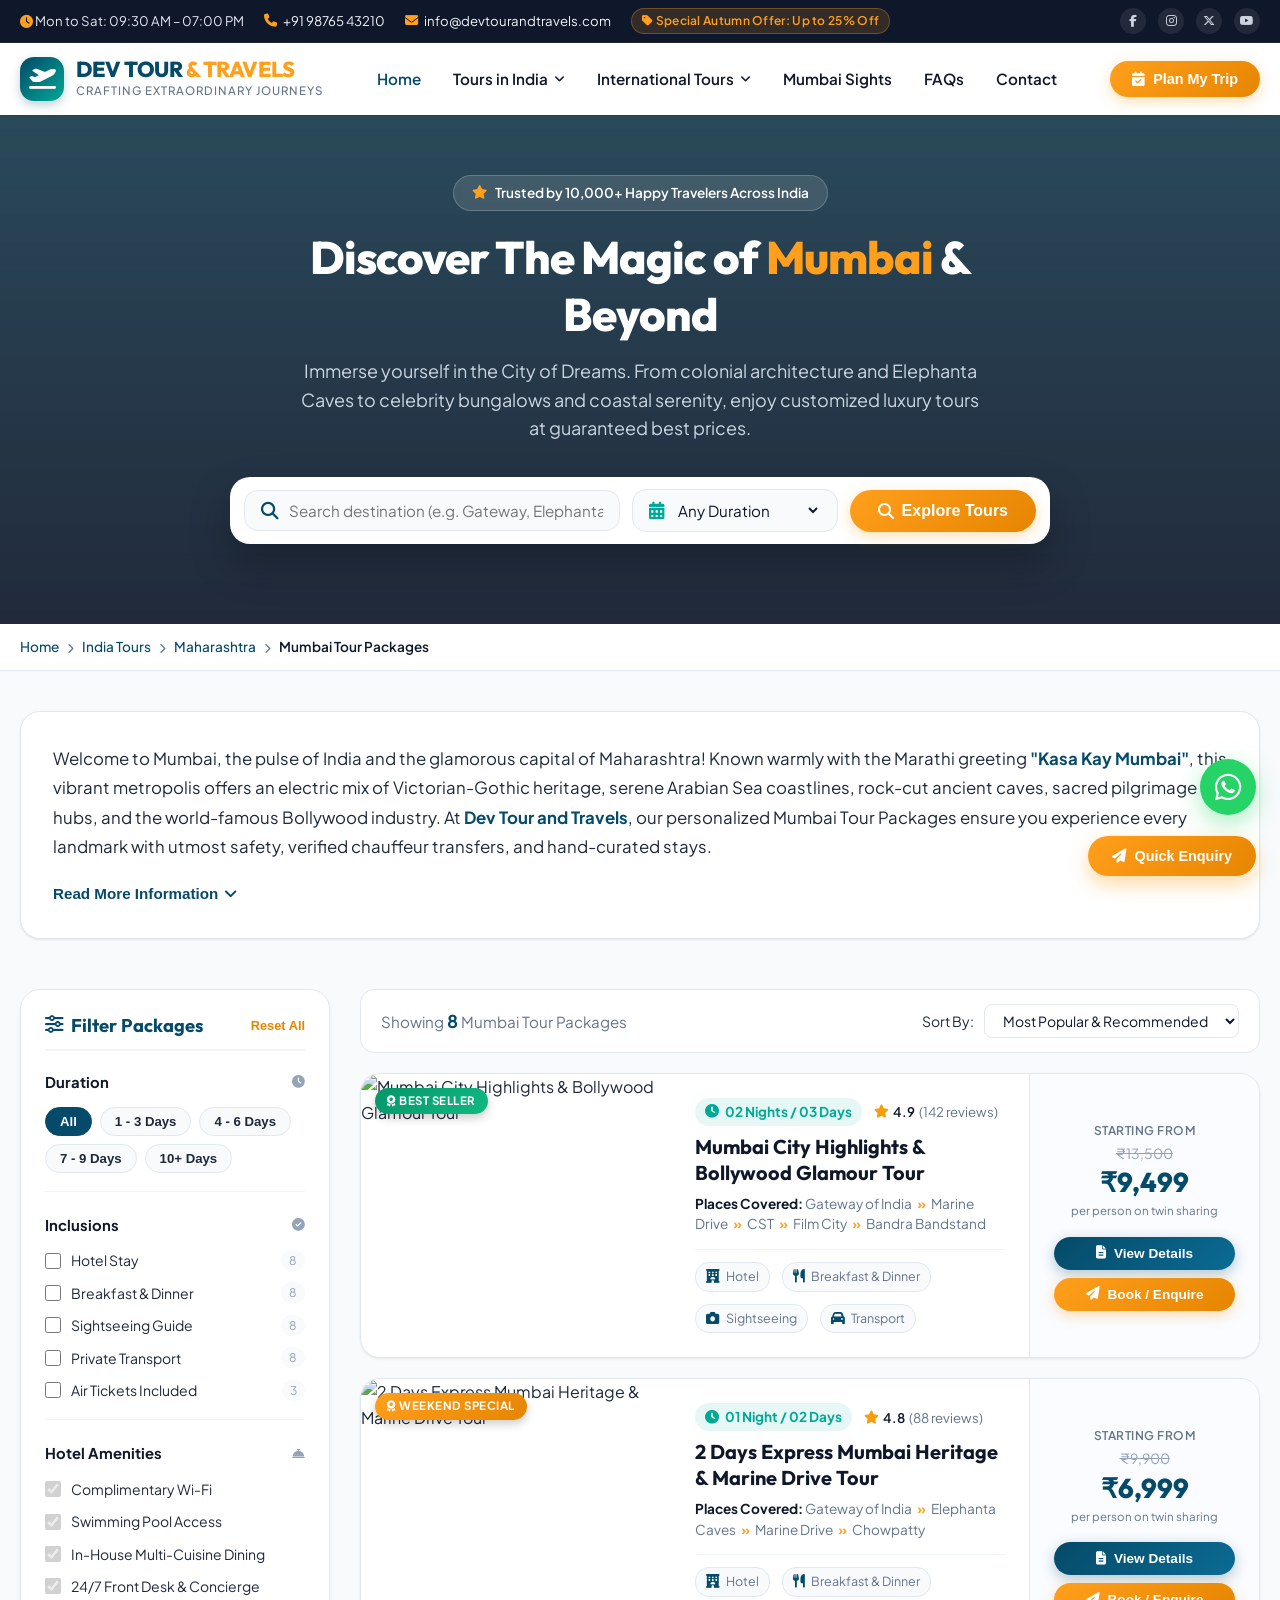
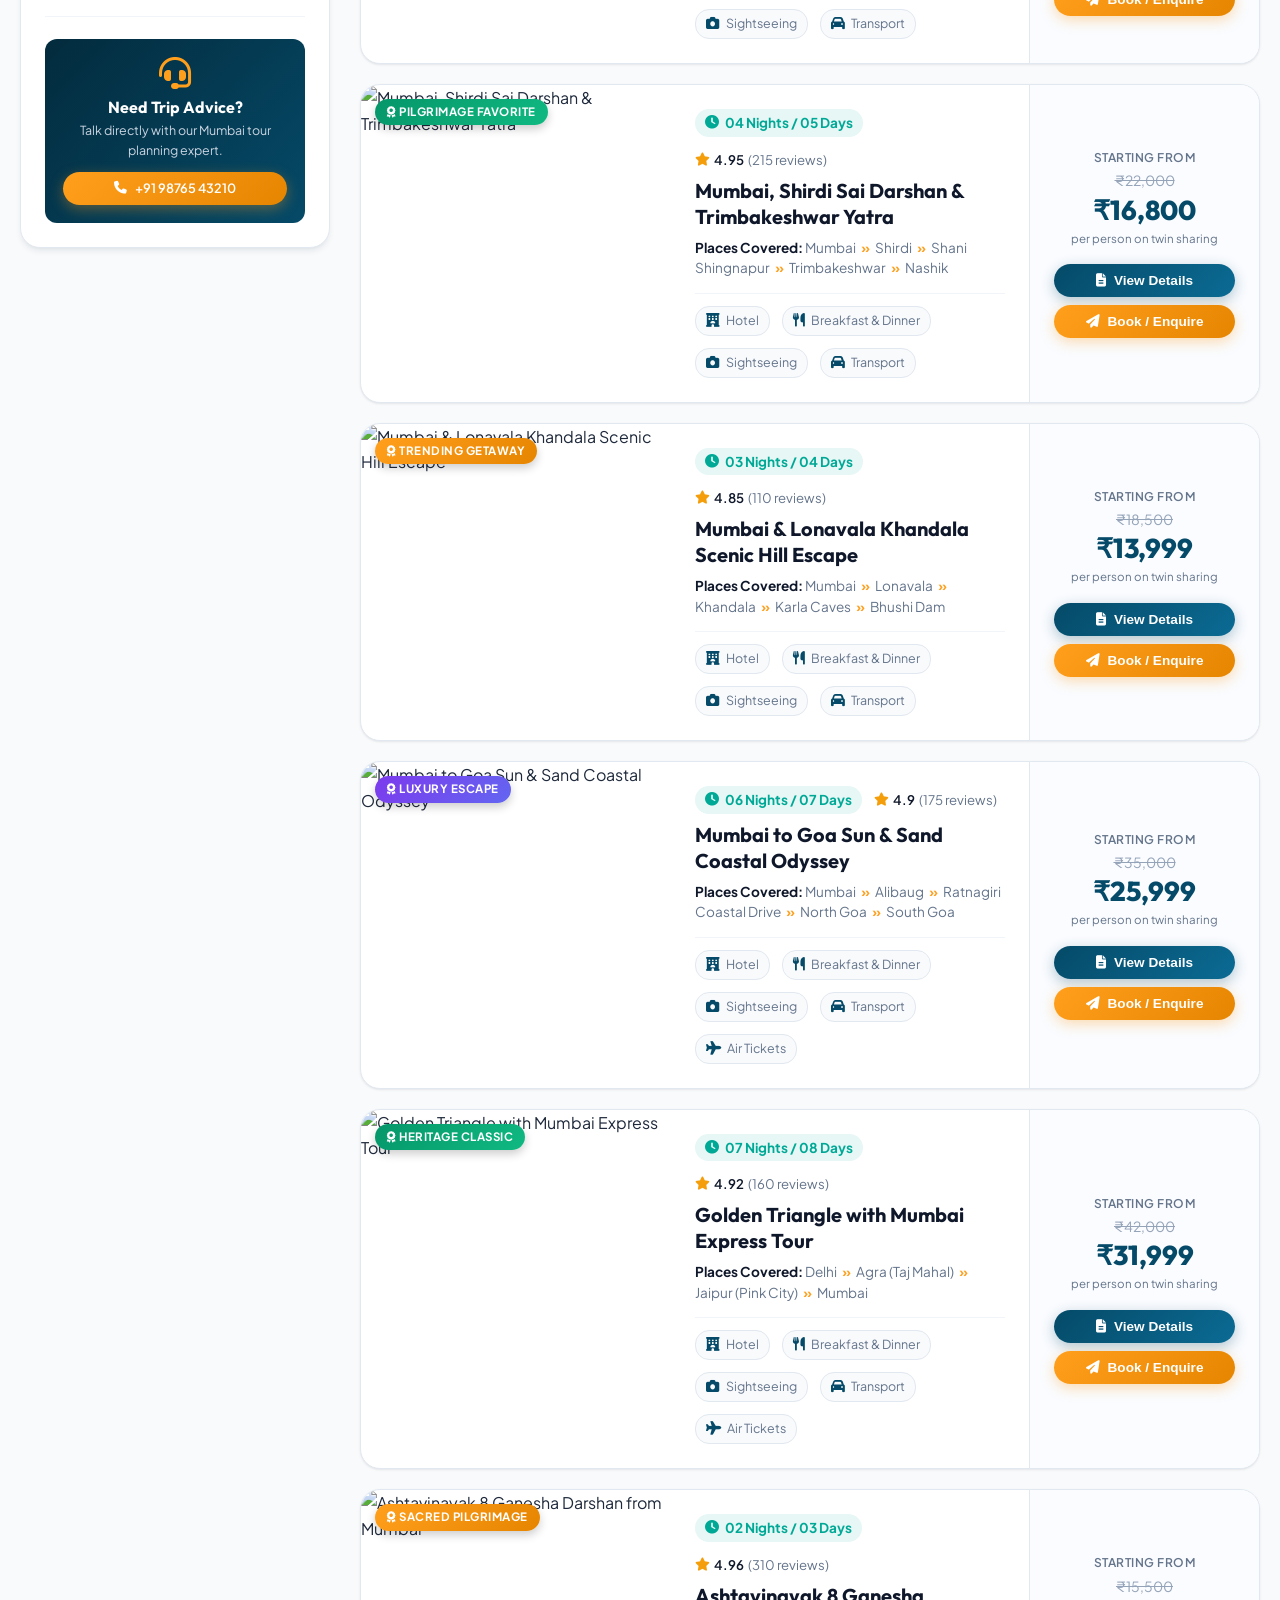
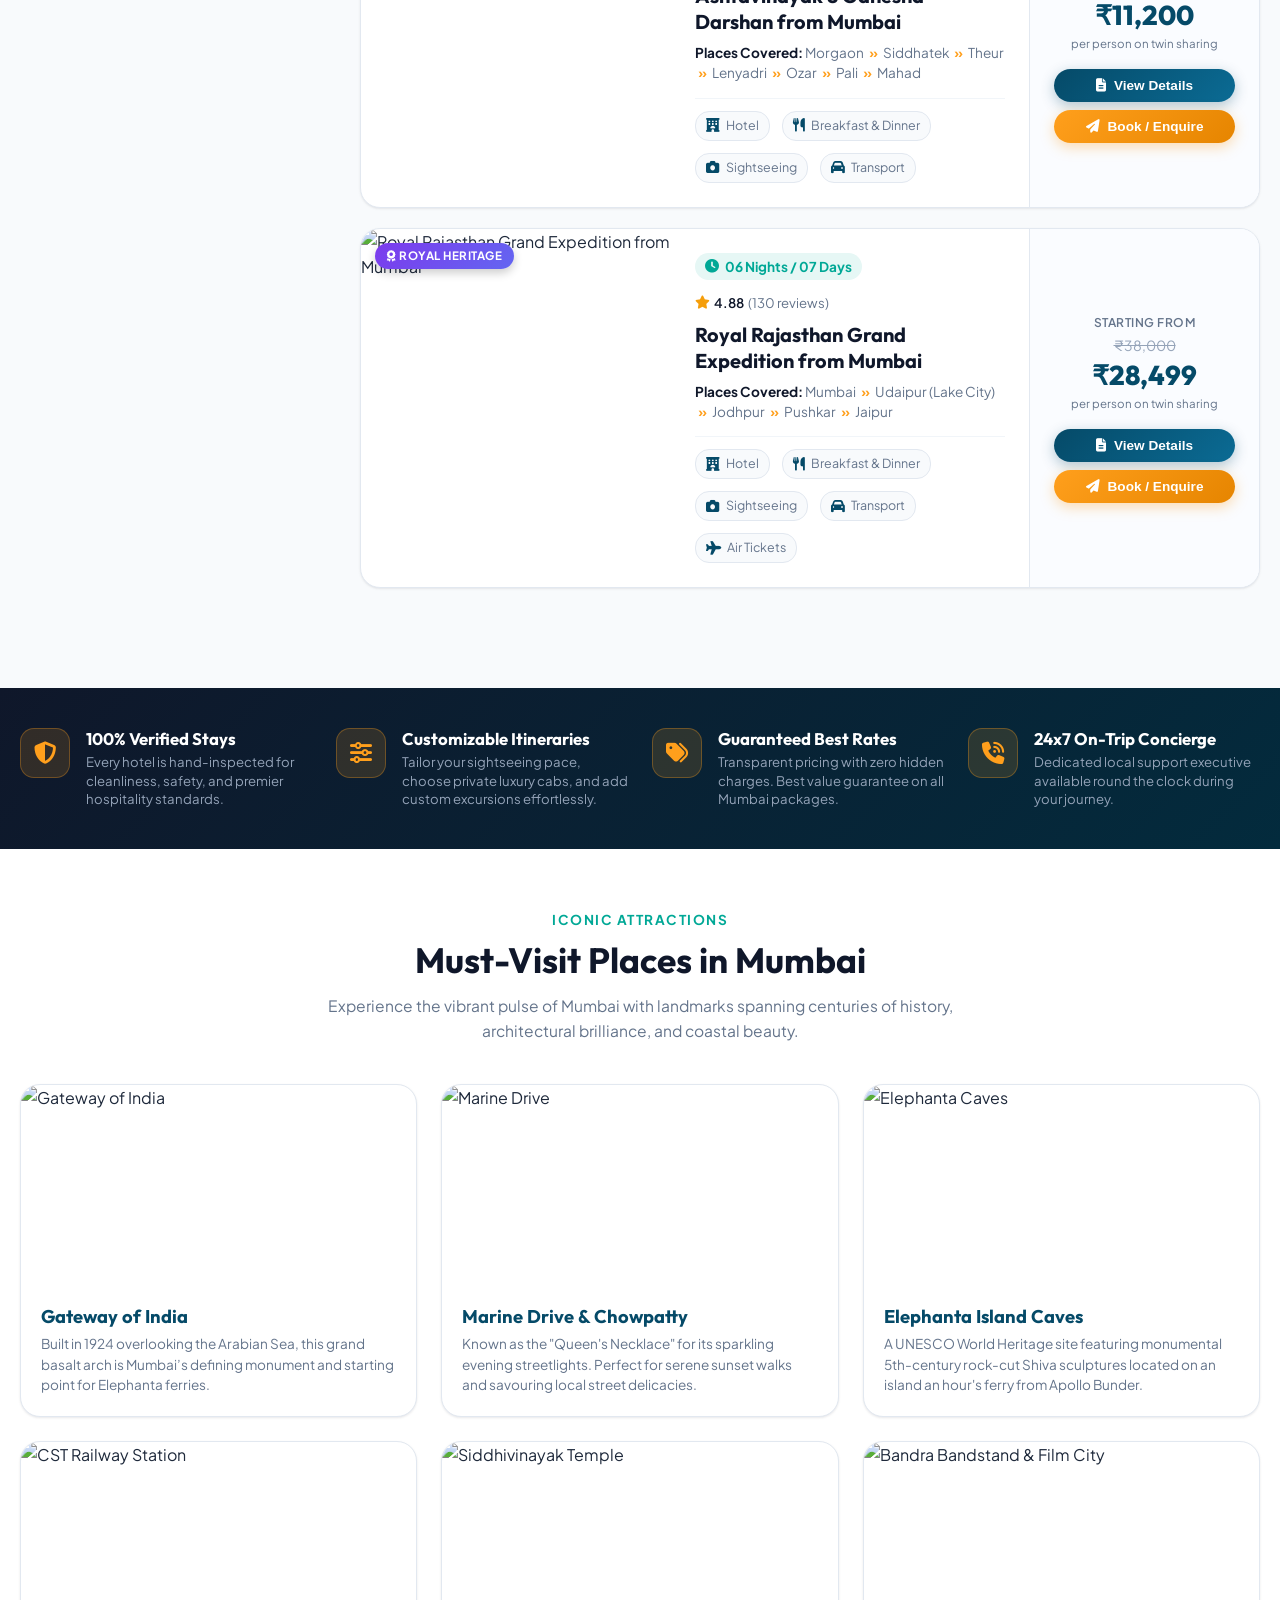
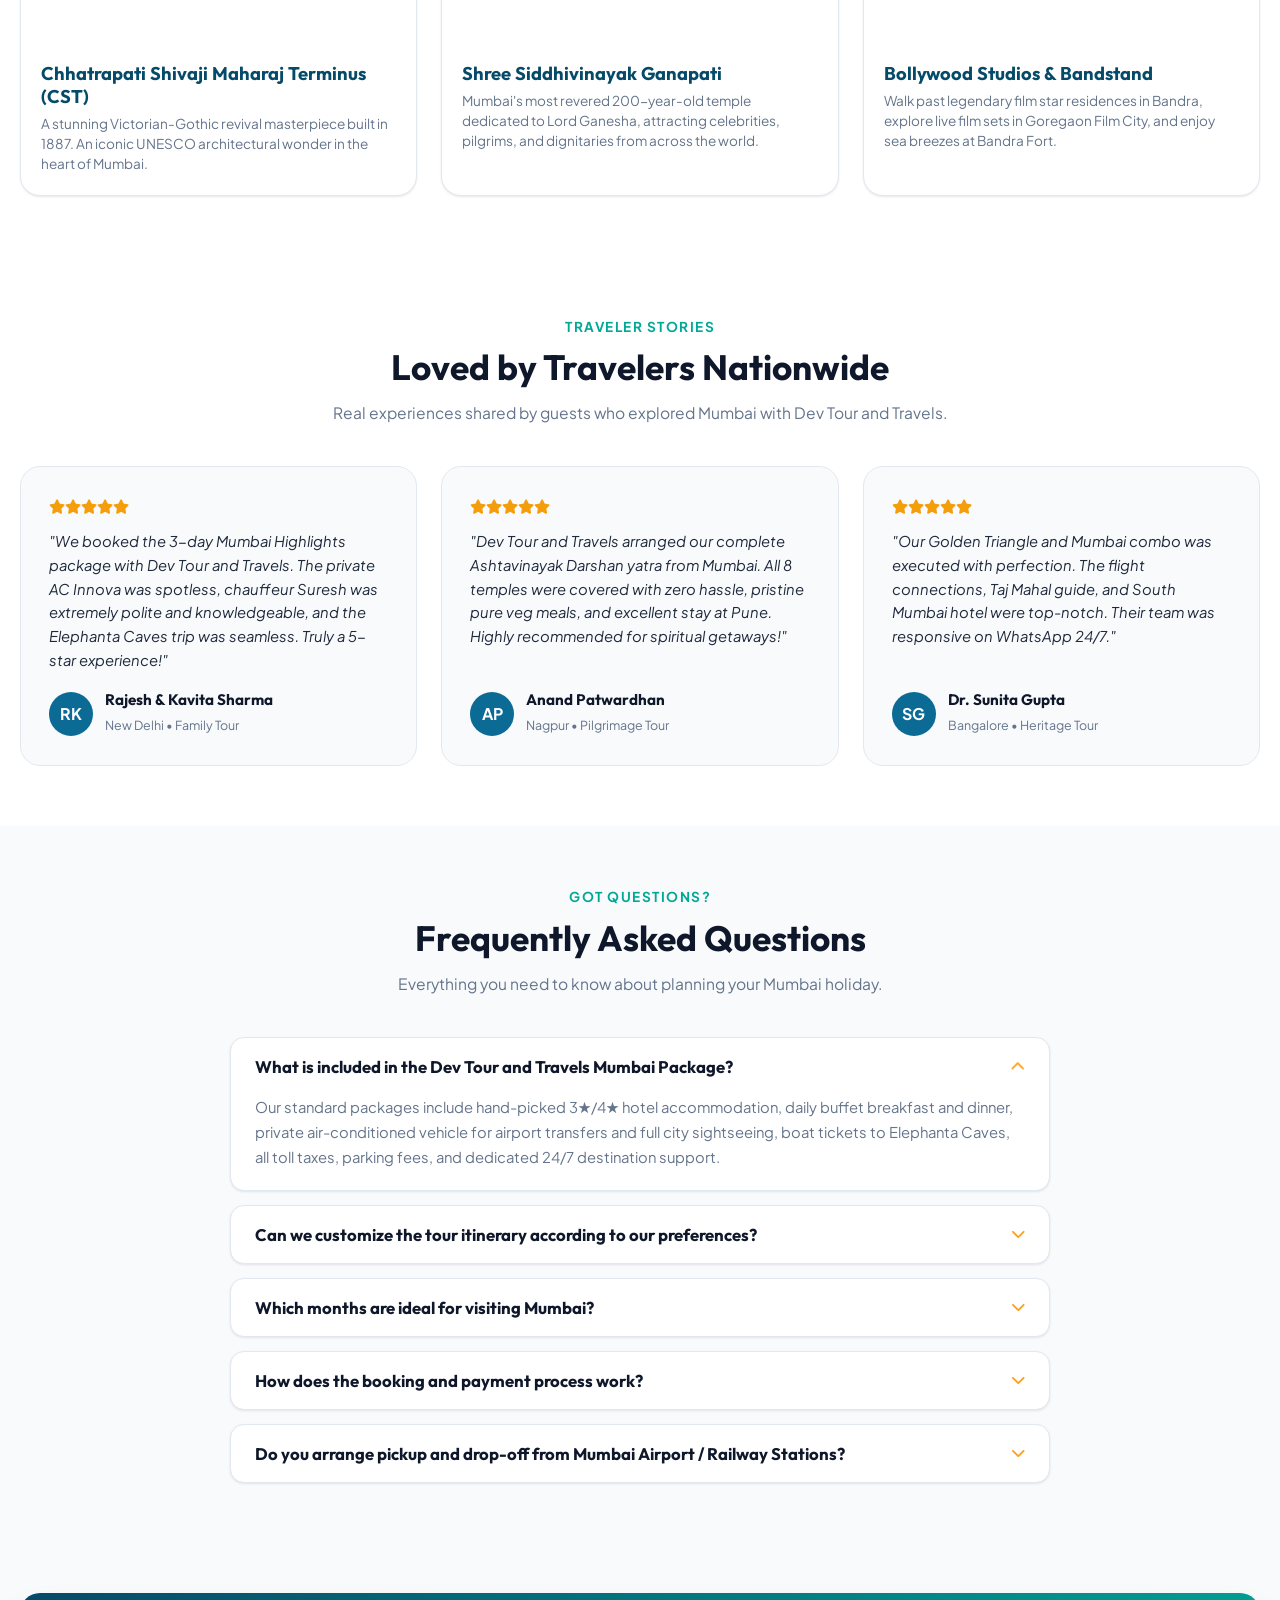
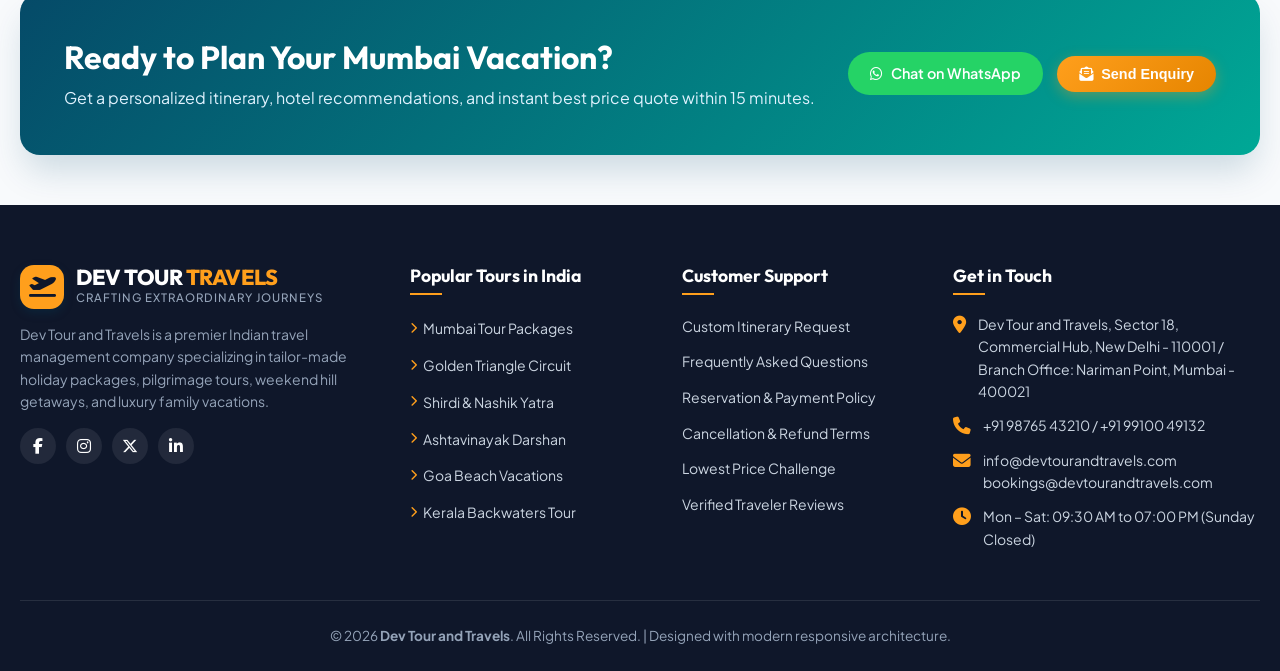
==== index.html @ f967ddb4 "Initial commit: Dev Tour and Travels website" ====
<!DOCTYPE html>
<html lang="en">
<head>
  <meta charset="UTF-8">
  <meta name="viewport" content="width=device-width, initial-scale=1.0">
  <title>Mumbai Tour Packages | Dev Tour and Travels</title>
  <meta name="description" content="Explore handcrafted Mumbai Tour Packages starting @ ₹6,999 with Dev Tour and Travels. Private AC cabs, 3★/4★ hotels, Elephanta Caves, Bollywood tour and 24/7 support.">
  <meta name="keywords" content="Mumbai Tour Packages, Dev Tour and Travels, Mumbai sightseeing, Elephanta Caves, Shirdi tour from Mumbai, Golden Triangle Mumbai">
  
  <!-- Favicon -->
  <link rel="icon" type="image/svg+xml" href="data:image/svg+xml,<svg xmlns='http://www.w3.org/2000/svg' viewBox='0 0 100 100'><text y='.9em' font-size='90'>✈️</text></svg>">

  <!-- Google Fonts: Outfit & Plus Jakarta Sans -->
  <link rel="preconnect" href="https://fonts.googleapis.com">
  <link rel="preconnect" href="https://fonts.gstatic.com" crossorigin>
  <link href="https://fonts.googleapis.com/css2?family=Outfit:wght@400;500;600;700;800&family=Plus+Jakarta+Sans:wght@300;400;500;600;700&display=swap" rel="stylesheet">

  <!-- Font Awesome 6 Icons -->
  <link rel="stylesheet" href="https://cdnjs.cloudflare.com/ajax/libs/font-awesome/6.4.2/css/all.min.css">

  <!-- Stylesheet -->
  <link rel="stylesheet" href="css/styles.css">
</head>
<body>

  <!-- Top Notification & Contact Bar -->
  <div class="top-header-bar">
    <div class="container">
      <div class="top-bar-flex">
        <div class="top-contact-info">
          <span><i class="fa fa-clock"></i> Mon to Sat: 09:30 AM – 07:00 PM</span>
          <a href="tel:+919876543210"><i class="fa fa-phone"></i> +91 98765 43210</a>
          <a href="mailto:info@devtourandtravels.com"><i class="fa fa-envelope"></i> info@devtourandtravels.com</a>
          <span class="top-badge-special"><i class="fa fa-tag"></i> Special Autumn Offer: Up to 25% Off</span>
        </div>
        <div class="top-social-links">
          <a href="#" aria-label="Facebook"><i class="fa-brands fa-facebook-f"></i></a>
          <a href="#" aria-label="Instagram"><i class="fa-brands fa-instagram"></i></a>
          <a href="#" aria-label="Twitter"><i class="fa-brands fa-x-twitter"></i></a>
          <a href="#" aria-label="YouTube"><i class="fa-brands fa-youtube"></i></a>
        </div>
      </div>
    </div>
  </div>

  <!-- Main Sticky Navbar -->
  <header class="site-navbar">
    <div class="container navbar-container">
      <!-- Brand Logo -->
      <a href="index.html" class="brand-logo-wrap">
        <div class="brand-icon">
          <i class="fa fa-plane-departure"></i>
        </div>
        <div class="brand-titles">
          <span class="brand-title-main">DEV TOUR <span>& TRAVELS</span></span>
          <span class="brand-tagline">Crafting Extraordinary Journeys</span>
        </div>
      </a>

      <!-- Desktop Navigation Links -->
      <nav>
        <ul class="nav-links-desktop">
          <li class="nav-item">
            <a href="index.html" class="nav-link active">Home</a>
          </li>

          <!-- Mega Menu: Tours in India -->
          <li class="nav-item">
            <a href="#packagesCatalogSection" class="nav-link">
              Tours in India <i class="fa fa-angle-down"></i>
            </a>
            <div class="mega-dropdown-menu">
              <div class="mega-grid">
                <div>
                  <div class="mega-col-title">West & Central India</div>
                  <ul class="mega-list">
                    <li><a href="#packagesCatalogSection"><i class="fa fa-chevron-right" style="font-size:0.7rem; color:var(--secondary)"></i> Mumbai Tour Packages</a></li>
                    <li><a href="#packagesCatalogSection"><i class="fa fa-chevron-right" style="font-size:0.7rem; color:var(--secondary)"></i> Shirdi & Nashik Circuit</a></li>
                    <li><a href="#packagesCatalogSection"><i class="fa fa-chevron-right" style="font-size:0.7rem; color:var(--secondary)"></i> Lonavala & Khandala Hills</a></li>
                    <li><a href="#packagesCatalogSection"><i class="fa fa-chevron-right" style="font-size:0.7rem; color:var(--secondary)"></i> Goa Sun & Sand Getaways</a></li>
                    <li><a href="#packagesCatalogSection"><i class="fa fa-chevron-right" style="font-size:0.7rem; color:var(--secondary)"></i> Royal Gujarat Explorer</a></li>
                  </ul>
                </div>
                <div>
                  <div class="mega-col-title">North India Classics</div>
                  <ul class="mega-list">
                    <li><a href="#packagesCatalogSection"><i class="fa fa-chevron-right" style="font-size:0.7rem; color:var(--secondary)"></i> Golden Triangle (Delhi-Agra-Jaipur)</a></li>
                    <li><a href="#packagesCatalogSection"><i class="fa fa-chevron-right" style="font-size:0.7rem; color:var(--secondary)"></i> Royal Rajasthan Heritage</a></li>
                    <li><a href="#packagesCatalogSection"><i class="fa fa-chevron-right" style="font-size:0.7rem; color:var(--secondary)"></i> Himachal (Shimla-Manali)</a></li>
                    <li><a href="#packagesCatalogSection"><i class="fa fa-chevron-right" style="font-size:0.7rem; color:var(--secondary)"></i> Kashmir Paradise Packages</a></li>
                    <li><a href="#packagesCatalogSection"><i class="fa fa-chevron-right" style="font-size:0.7rem; color:var(--secondary)"></i> Leh Ladakh Expeditions</a></li>
                  </ul>
                </div>
                <div>
                  <div class="mega-col-title">South & Pilgrimage</div>
                  <ul class="mega-list">
                    <li><a href="#packagesCatalogSection"><i class="fa fa-chevron-right" style="font-size:0.7rem; color:var(--secondary)"></i> Ashtavinayak Darshan Yatra</a></li>
                    <li><a href="#packagesCatalogSection"><i class="fa fa-chevron-right" style="font-size:0.7rem; color:var(--secondary)"></i> Kerala Backwaters & Munnar</a></li>
                    <li><a href="#packagesCatalogSection"><i class="fa fa-chevron-right" style="font-size:0.7rem; color:var(--secondary)"></i> Ooty & Coorg Nature Escapes</a></li>
                    <li><a href="#packagesCatalogSection"><i class="fa fa-chevron-right" style="font-size:0.7rem; color:var(--secondary)"></i> Andaman Island Holidays</a></li>
                    <li><a href="#packagesCatalogSection"><i class="fa fa-chevron-right" style="font-size:0.7rem; color:var(--secondary)"></i> Tirupati & South Temples</a></li>
                  </ul>
                </div>
              </div>
            </div>
          </li>

          <!-- International Tours Dropdown -->
          <li class="nav-item">
            <a href="javascript:void(0)" class="nav-link">
              International Tours <i class="fa fa-angle-down"></i>
            </a>
            <div class="mega-dropdown-menu" style="width: 520px;">
              <div class="mega-grid" style="grid-template-columns: 1fr 1fr;">
                <div>
                  <div class="mega-col-title">Popular Escapes</div>
                  <ul class="mega-list">
                    <li><a href="javascript:void(0)">Dubai & Abu Dhabi Special</a></li>
                    <li><a href="javascript:void(0)">Thailand (Bangkok & Phuket)</a></li>
                    <li><a href="javascript:void(0)">Bali Tropical Honeymoons</a></li>
                    <li><a href="javascript:void(0)">Singapore & Malaysia Duo</a></li>
                  </ul>
                </div>
                <div>
                  <div class="mega-col-title">Exotic Destinations</div>
                  <ul class="mega-list">
                    <li><a href="javascript:void(0)">Maldives Luxury Villas</a></li>
                    <li><a href="javascript:void(0)">Switzerland & Central Europe</a></li>
                    <li><a href="javascript:void(0)">Vietnam & Cambodia</a></li>
                    <li><a href="javascript:void(0)">Sri Lanka Island Trails</a></li>
                  </ul>
                </div>
              </div>
            </div>
          </li>

          <li class="nav-item">
            <a href="#mumbaiHighlightsSection" class="nav-link">Mumbai Sights</a>
          </li>

          <li class="nav-item">
            <a href="#faqSection" class="nav-link">FAQs</a>
          </li>

          <li class="nav-item">
            <a href="#contactSection" class="nav-link">Contact</a>
          </li>
        </ul>
      </nav>

      <!-- Action Button -->
      <div class="navbar-action-btns">
        <button class="btn-custom btn-secondary-custom" onclick="openBookingModal('pkg-1')">
          <i class="fa fa-calendar-check"></i> Plan My Trip
        </button>
      </div>

      <!-- Mobile Hamburger Button -->
      <button class="mobile-toggle-btn" id="mobileToggleBtn" aria-label="Toggle navigation">
        <i class="fa fa-bars"></i>
      </button>
    </div>
  </header>

  <!-- Mobile Drawer Menu -->
  <div class="mobile-drawer-overlay" id="mobileDrawerOverlay"></div>
  <aside class="mobile-nav-drawer" id="mobileNavDrawer">
    <div style="display:flex; justify-content:space-between; align-items:center; margin-bottom:24px; padding-bottom:12px; border-bottom:1px solid #e2e8f0;">
      <div class="brand-titles">
        <span class="brand-title-main" style="font-size:1.15rem;">DEV TOUR <span>& TRAVELS</span></span>
      </div>
      <button id="drawerCloseBtn" style="background:none; border:none; font-size:1.2rem; color:var(--dark); cursor:pointer;">
        <i class="fa fa-xmark"></i>
      </button>
    </div>

    <ul style="list-style:none; display:flex; flex-direction:column; gap:14px; font-weight:600;">
      <li><a href="index.html" style="color:var(--primary);"><i class="fa fa-home"></i> Home</a></li>
      <li><a href="#packagesCatalogSection"><i class="fa fa-map-location-dot"></i> Mumbai Packages</a></li>
      <li><a href="#mumbaiHighlightsSection"><i class="fa fa-camera-retro"></i> City Attractions</a></li>
      <li><a href="#faqSection"><i class="fa fa-circle-question"></i> Help & FAQs</a></li>
      <li><a href="#contactSection"><i class="fa fa-address-book"></i> Contact Us</a></li>
    </ul>

    <div style="margin-top:28px; padding-top:20px; border-top:1px solid #e2e8f0;">
      <a href="tel:+919876543210" class="btn-custom btn-primary-custom" style="width:100%; margin-bottom:10px;">
        <i class="fa fa-phone"></i> Call +91 98765 43210
      </a>
      <button class="btn-custom btn-secondary-custom" style="width:100%;" onclick="openBookingModal('pkg-1')">
        <i class="fa fa-paper-plane"></i> Quick Enquiry
      </button>
    </div>
  </aside>

  <!-- Hero Travel Banner -->
  <section class="hero-travel-banner">
    <div class="container hero-content-inner">
      <div class="hero-pill-badge">
        <i class="fa fa-star"></i> Trusted by 10,000+ Happy Travelers Across India
      </div>
      <h1 class="hero-title">
        Discover The Magic of <span>Mumbai</span> & Beyond
      </h1>
      <p class="hero-subtitle">
        Immerse yourself in the City of Dreams. From colonial architecture and Elephanta Caves to celebrity bungalows and coastal serenity, enjoy customized luxury tours at guaranteed best prices.
      </p>

      <!-- Interactive Search Widget -->
      <div class="hero-search-card">
        <div class="search-input-field">
          <i class="fa fa-search"></i>
          <input type="text" id="heroSearchInput" placeholder="Search destination (e.g. Gateway, Elephanta, Shirdi, Goa)...">
        </div>

        <div class="search-select-field">
          <i class="fa fa-calendar-days"></i>
          <select id="heroDurationSelect">
            <option value="all">Any Duration</option>
            <option value="1-3">1 to 3 Days</option>
            <option value="4-6">4 to 6 Days</option>
            <option value="7-9">7 to 9 Days</option>
            <option value="10+">10+ Days</option>
          </select>
        </div>

        <button class="btn-custom btn-secondary-custom btn-search-trigger" id="heroSearchBtn">
          <i class="fa fa-magnifying-glass"></i> Explore Tours
        </button>
      </div>
    </div>
  </section>

  <!-- Breadcrumbs Bar -->
  <div class="breadcrumbs-bar">
    <div class="container">
      <ul class="breadcrumbs-list">
        <li><a href="index.html">Home</a></li>
        <li><i class="fa fa-chevron-right" style="font-size:0.65rem;"></i></li>
        <li><a href="#packagesCatalogSection">India Tours</a></li>
        <li><i class="fa fa-chevron-right" style="font-size:0.65rem;"></i></li>
        <li><a href="#packagesCatalogSection">Maharashtra</a></li>
        <li><i class="fa fa-chevron-right" style="font-size:0.65rem;"></i></li>
        <li class="current">Mumbai Tour Packages</li>
      </ul>
    </div>
  </div>

  <!-- Overview & Information Section -->
  <section class="overview-section">
    <div class="container">
      <div class="overview-card-wrapper">
        <p class="overview-lead-text">
          Welcome to Mumbai, the pulse of India and the glamorous capital of Maharashtra! Known warmly with the Marathi greeting <strong>"Kasa Kay Mumbai"</strong>, this vibrant metropolis offers an electric mix of Victorian-Gothic heritage, serene Arabian Sea coastlines, rock-cut ancient caves, sacred pilgrimage hubs, and the world-famous Bollywood industry. At <strong>Dev Tour and Travels</strong>, our personalized Mumbai Tour Packages ensure you experience every landmark with utmost safety, verified chauffeur transfers, and hand-curated stays.
        </p>

        <!-- Collapsible Detailed Content -->
        <div class="expandable-info-box" id="expandableOverviewBox">
          <h3 style="color:var(--primary); font-size:1.25rem; margin-bottom:12px;">
            <i class="fa fa-table-list" style="color:var(--secondary)"></i> Quick Price Reference for Mumbai Packages
          </h3>
          <table class="summary-pricing-table">
            <thead>
              <tr>
                <th>Tour Package Title</th>
                <th>Duration</th>
                <th>Starting Price (Per Person)</th>
                <th>Key Highlights</th>
              </tr>
            </thead>
            <tbody>
              <tr>
                <td><strong>2 Days Mumbai Express Heritage Tour</strong></td>
                <td>01 Night / 02 Days</td>
                <td class="price-val">₹6,999</td>
                <td>Gateway of India, Elephanta Caves, Marine Drive</td>
              </tr>
              <tr>
                <td><strong>3 Days Mumbai Highlights & Bollywood Special</strong></td>
                <td>02 Nights / 03 Days</td>
                <td class="price-val">₹9,499</td>
                <td>Film City, Siddhivinayak, Bandra Bandstand</td>
              </tr>
              <tr>
                <td><strong>Ashtavinayak 8 Ganesha Darshan from Mumbai</strong></td>
                <td>02 Nights / 03 Days</td>
                <td class="price-val">₹11,200</td>
                <td>Complete 8 Swayambhu Ganpati Sacred Circuit</td>
              </tr>
              <tr>
                <td><strong>Mumbai, Shirdi Sai Darshan & Nashik Vineyards</strong></td>
                <td>04 Nights / 05 Days</td>
                <td class="price-val">₹16,800</td>
                <td>Sai Baba Samadhi, Shani Shingnapur, Trimbakeshwar</td>
              </tr>
              <tr>
                <td><strong>Mumbai to Goa Coastal Escape</strong></td>
                <td>06 Nights / 07 Days</td>
                <td class="price-val">₹25,999</td>
                <td>Arabian Sea Coast, Calangute, River Cruise (Flight incl.)</td>
              </tr>
              <tr>
                <td><strong>Golden Triangle with Mumbai Heritage Circuit</strong></td>
                <td>07 Nights / 08 Days</td>
                <td class="price-val">₹31,999</td>
                <td>Delhi, Taj Mahal Agra, Jaipur & Mumbai (Flights incl.)</td>
              </tr>
            </tbody>
          </table>

          <div style="display:grid; grid-template-columns: repeat(auto-fit, minmax(280px, 1fr)); gap:20px; margin-top:20px;">
            <div style="background:#f8fafc; padding:18px; border-radius:12px; border:1px solid #e2e8f0;">
              <h4 style="color:var(--primary); font-size:1rem; margin-bottom:6px;"><i class="fa fa-sun" style="color:var(--secondary)"></i> Best Time to Visit</h4>
              <p style="font-size:0.875rem; color:#475569;">
                The pleasant winter months from <strong>October to March</strong> offer comfortable daytime temperatures (20°C to 30°C) ideal for heritage walks, island ferries, and sunset strolls.
              </p>
            </div>
            <div style="background:#f8fafc; padding:18px; border-radius:12px; border:1px solid #e2e8f0;">
              <h4 style="color:var(--primary); font-size:1rem; margin-bottom:6px;"><i class="fa fa-utensils" style="color:var(--secondary)"></i> Mumbai Culinary Gems</h4>
              <p style="font-size:0.875rem; color:#475569;">
                Relish world-renowned street delights: crunchy Sev Puri and Bhel Puri at Girgaum Chowpatty, spicy buttery Pav Bhaji at Sardar, piping hot Vada Pav, and classic Parsi Bun Maska.
              </p>
            </div>
          </div>
        </div>

        <button class="toggle-more-btn" id="toggleMoreOverview">
          Read More Information <i class="fa fa-angle-down"></i>
        </button>
      </div>
    </div>
  </section>

  <!-- Main Tour Packages Catalog Section -->
  <section class="catalog-section" id="packagesCatalogSection">
    <div class="container">
      <div class="catalog-layout-grid">
        
        <!-- Filter Sidebar -->
        <aside class="filter-sidebar">
          <div class="filter-sidebar-header">
            <h3><i class="fa fa-sliders"></i> Filter Packages</h3>
            <button class="btn-reset-filters" id="btnResetFilters">Reset All</button>
          </div>

          <!-- Duration Filter -->
          <div class="filter-group">
            <div class="filter-group-title">
              <span>Duration</span>
              <i class="fa fa-clock" style="color:var(--text-light); font-size:0.8rem;"></i>
            </div>
            <div class="duration-pills-wrap">
              <button class="duration-pill-btn active" data-duration="all">All</button>
              <button class="duration-pill-btn" data-duration="1-3">1 - 3 Days</button>
              <button class="duration-pill-btn" data-duration="4-6">4 - 6 Days</button>
              <button class="duration-pill-btn" data-duration="7-9">7 - 9 Days</button>
              <button class="duration-pill-btn" data-duration="10+">10+ Days</button>
            </div>
          </div>

          <!-- Inclusions Filter -->
          <div class="filter-group">
            <div class="filter-group-title">
              <span>Inclusions</span>
              <i class="fa fa-circle-check" style="color:var(--text-light); font-size:0.8rem;"></i>
            </div>
            <div class="filter-options-list">
              <label class="custom-checkbox-label">
                <input type="checkbox" class="inc-filter-checkbox" value="Hotel">
                <span>Hotel Stay</span>
                <span class="option-count">8</span>
              </label>
              <label class="custom-checkbox-label">
                <input type="checkbox" class="inc-filter-checkbox" value="Breakfast & Dinner">
                <span>Breakfast & Dinner</span>
                <span class="option-count">8</span>
              </label>
              <label class="custom-checkbox-label">
                <input type="checkbox" class="inc-filter-checkbox" value="Sightseeing">
                <span>Sightseeing Guide</span>
                <span class="option-count">8</span>
              </label>
              <label class="custom-checkbox-label">
                <input type="checkbox" class="inc-filter-checkbox" value="Transport">
                <span>Private Transport</span>
                <span class="option-count">8</span>
              </label>
              <label class="custom-checkbox-label">
                <input type="checkbox" class="inc-filter-checkbox" value="Air Tickets">
                <span>Air Tickets Included</span>
                <span class="option-count">3</span>
              </label>
            </div>
          </div>

          <!-- Amenities Filter -->
          <div class="filter-group">
            <div class="filter-group-title">
              <span>Hotel Amenities</span>
              <i class="fa fa-bell-concierge" style="color:var(--text-light); font-size:0.8rem;"></i>
            </div>
            <div class="filter-options-list">
              <label class="custom-checkbox-label">
                <input type="checkbox" checked disabled>
                <span>Complimentary Wi-Fi</span>
              </label>
              <label class="custom-checkbox-label">
                <input type="checkbox" checked disabled>
                <span>Swimming Pool Access</span>
              </label>
              <label class="custom-checkbox-label">
                <input type="checkbox" checked disabled>
                <span>In-House Multi-Cuisine Dining</span>
              </label>
              <label class="custom-checkbox-label">
                <input type="checkbox" checked disabled>
                <span>24/7 Front Desk & Concierge</span>
              </label>
            </div>
          </div>

          <!-- Quick Assistance Box -->
          <div style="background:linear-gradient(135deg, var(--primary-dark) 0%, var(--primary) 100%); padding:18px; border-radius:12px; color:#fff; text-align:center;">
            <i class="fa fa-headset" style="font-size:2rem; color:var(--secondary); margin-bottom:8px;"></i>
            <h4 style="font-size:1rem; color:#fff; margin-bottom:4px;">Need Trip Advice?</h4>
            <p style="font-size:0.78rem; color:#cbd5e1; margin-bottom:12px;">Talk directly with our Mumbai tour planning expert.</p>
            <a href="tel:+919876543210" class="btn-custom btn-secondary-custom" style="padding:6px 16px; font-size:0.8rem; width:100%;">
              <i class="fa fa-phone"></i> +91 98765 43210
            </a>
          </div>
        </aside>

        <!-- Main Catalog Content -->
        <main class="catalog-main-area">
          
          <!-- Catalog Status Bar -->
          <div class="catalog-top-bar">
            <div class="packages-count-badge" id="resultsCountBadge">
              Showing <strong>8</strong> Mumbai Tour Packages
            </div>
            <div class="sorting-controls">
              <span>Sort By:</span>
              <select class="sort-select" id="sortPackagesSelect">
                <option value="popular">Most Popular & Recommended</option>
                <option value="price-low">Price: Low to High</option>
                <option value="price-high">Price: High to Low</option>
                <option value="duration">Duration: Short to Long</option>
              </select>
            </div>
          </div>

          <!-- Dynamic Packages Cards List -->
          <div id="packagesListContainer" style="display:flex; flex-direction:column; gap:20px;">
            <!-- JS will populate interactive cards here -->
          </div>

        </main>
      </div>
    </div>
  </section>

  <!-- Features Badge Strip: Why Dev Tour and Travels -->
  <section class="features-badge-strip">
    <div class="container">
      <div class="features-grid">
        <div class="feature-box">
          <div class="feature-box-icon">
            <i class="fa fa-shield-halved"></i>
          </div>
          <div>
            <h4>100% Verified Stays</h4>
            <p>Every hotel is hand-inspected for cleanliness, safety, and premier hospitality standards.</p>
          </div>
        </div>

        <div class="feature-box">
          <div class="feature-box-icon">
            <i class="fa fa-sliders"></i>
          </div>
          <div>
            <h4>Customizable Itineraries</h4>
            <p>Tailor your sightseeing pace, choose private luxury cabs, and add custom excursions effortlessly.</p>
          </div>
        </div>

        <div class="feature-box">
          <div class="feature-box-icon">
            <i class="fa fa-tags"></i>
          </div>
          <div>
            <h4>Guaranteed Best Rates</h4>
            <p>Transparent pricing with zero hidden charges. Best value guarantee on all Mumbai packages.</p>
          </div>
        </div>

        <div class="feature-box">
          <div class="feature-box-icon">
            <i class="fa fa-phone-volume"></i>
          </div>
          <div>
            <h4>24x7 On-Trip Concierge</h4>
            <p>Dedicated local support executive available round the clock during your journey.</p>
          </div>
        </div>
      </div>
    </div>
  </section>

  <!-- Mumbai Highlights Spotlight Gallery -->
  <section class="destinations-spotlight-section" id="mumbaiHighlightsSection">
    <div class="container">
      <div class="section-head-center">
        <span class="section-tagline">Iconic Attractions</span>
        <h2 class="section-title">Must-Visit Places in Mumbai</h2>
        <p class="section-subtitle">
          Experience the vibrant pulse of Mumbai with landmarks spanning centuries of history, architectural brilliance, and coastal beauty.
        </p>
      </div>

      <div class="spots-gallery-grid">
        <div class="spot-card">
          <div class="spot-card-img">
            <img src="https://images.unsplash.com/photo-1570168007204-dfb528c6958f?auto=format&fit=crop&w=600&q=80" alt="Gateway of India" loading="lazy">
          </div>
          <div class="spot-card-body">
            <h4>Gateway of India</h4>
            <p>Built in 1924 overlooking the Arabian Sea, this grand basalt arch is Mumbai’s defining monument and starting point for Elephanta ferries.</p>
          </div>
        </div>

        <div class="spot-card">
          <div class="spot-card-img">
            <img src="https://images.unsplash.com/photo-1566552881560-0be862a7c445?auto=format&fit=crop&w=600&q=80" alt="Marine Drive" loading="lazy">
          </div>
          <div class="spot-card-body">
            <h4>Marine Drive & Chowpatty</h4>
            <p>Known as the "Queen's Necklace" for its sparkling evening streetlights. Perfect for serene sunset walks and savouring local street delicacies.</p>
          </div>
        </div>

        <div class="spot-card">
          <div class="spot-card-img">
            <img src="https://images.unsplash.com/photo-1609766857041-ed402ea8069a?auto=format&fit=crop&w=600&q=80" alt="Elephanta Caves" loading="lazy">
          </div>
          <div class="spot-card-body">
            <h4>Elephanta Island Caves</h4>
            <p>A UNESCO World Heritage site featuring monumental 5th-century rock-cut Shiva sculptures located on an island an hour's ferry from Apollo Bunder.</p>
          </div>
        </div>

        <div class="spot-card">
          <div class="spot-card-img">
            <img src="https://images.unsplash.com/photo-1582510003544-4d00b7f74220?auto=format&fit=crop&w=600&q=80" alt="CST Railway Station" loading="lazy">
          </div>
          <div class="spot-card-body">
            <h4>Chhatrapati Shivaji Maharaj Terminus (CST)</h4>
            <p>A stunning Victorian-Gothic revival masterpiece built in 1887. An iconic UNESCO architectural wonder in the heart of Mumbai.</p>
          </div>
        </div>

        <div class="spot-card">
          <div class="spot-card-img">
            <img src="https://images.unsplash.com/photo-1542456459-ae5984b1f3f6?auto=format&fit=crop&w=600&q=80" alt="Siddhivinayak Temple" loading="lazy">
          </div>
          <div class="spot-card-body">
            <h4>Shree Siddhivinayak Ganapati</h4>
            <p>Mumbai's most revered 200-year-old temple dedicated to Lord Ganesha, attracting celebrities, pilgrims, and dignitaries from across the world.</p>
          </div>
        </div>

        <div class="spot-card">
          <div class="spot-card-img">
            <img src="https://images.unsplash.com/photo-1512343879784-a960bf40e7f2?auto=format&fit=crop&w=600&q=80" alt="Bandra Bandstand & Film City" loading="lazy">
          </div>
          <div class="spot-card-body">
            <h4>Bollywood Studios & Bandstand</h4>
            <p>Walk past legendary film star residences in Bandra, explore live film sets in Goregaon Film City, and enjoy sea breezes at Bandra Fort.</p>
          </div>
        </div>
      </div>
    </div>
  </section>

  <!-- Customer Reviews / Testimonials -->
  <section class="reviews-section">
    <div class="container">
      <div class="section-head-center">
        <span class="section-tagline">Traveler Stories</span>
        <h2 class="section-title">Loved by Travelers Nationwide</h2>
        <p class="section-subtitle">Real experiences shared by guests who explored Mumbai with Dev Tour and Travels.</p>
      </div>

      <div class="reviews-grid">
        <div class="review-card">
          <div>
            <div class="review-stars">
              <i class="fa fa-star"></i><i class="fa fa-star"></i><i class="fa fa-star"></i><i class="fa fa-star"></i><i class="fa fa-star"></i>
            </div>
            <p class="review-quote">
              "We booked the 3-day Mumbai Highlights package with Dev Tour and Travels. The private AC Innova was spotless, chauffeur Suresh was extremely polite and knowledgeable, and the Elephanta Caves trip was seamless. Truly a 5-star experience!"
            </p>
          </div>
          <div class="reviewer-meta">
            <div class="reviewer-avatar">RK</div>
            <div class="reviewer-info">
              <h5>Rajesh & Kavita Sharma</h5>
              <span>New Delhi • Family Tour</span>
            </div>
          </div>
        </div>

        <div class="review-card">
          <div>
            <div class="review-stars">
              <i class="fa fa-star"></i><i class="fa fa-star"></i><i class="fa fa-star"></i><i class="fa fa-star"></i><i class="fa fa-star"></i>
            </div>
            <p class="review-quote">
              "Dev Tour and Travels arranged our complete Ashtavinayak Darshan yatra from Mumbai. All 8 temples were covered with zero hassle, pristine pure veg meals, and excellent stay at Pune. Highly recommended for spiritual getaways!"
            </p>
          </div>
          <div class="reviewer-meta">
            <div class="reviewer-avatar">AP</div>
            <div class="reviewer-info">
              <h5>Anand Patwardhan</h5>
              <span>Nagpur • Pilgrimage Tour</span>
            </div>
          </div>
        </div>

        <div class="review-card">
          <div>
            <div class="review-stars">
              <i class="fa fa-star"></i><i class="fa fa-star"></i><i class="fa fa-star"></i><i class="fa fa-star"></i><i class="fa fa-star"></i>
            </div>
            <p class="review-quote">
              "Our Golden Triangle and Mumbai combo was executed with perfection. The flight connections, Taj Mahal guide, and South Mumbai hotel were top-notch. Their team was responsive on WhatsApp 24/7."
            </p>
          </div>
          <div class="reviewer-meta">
            <div class="reviewer-avatar">SG</div>
            <div class="reviewer-info">
              <h5>Dr. Sunita Gupta</h5>
              <span>Bangalore • Heritage Tour</span>
            </div>
          </div>
        </div>
      </div>
    </div>
  </section>

  <!-- FAQ Accordion Section -->
  <section class="faq-section" id="faqSection">
    <div class="container">
      <div class="section-head-center">
        <span class="section-tagline">Got Questions?</span>
        <h2 class="section-title">Frequently Asked Questions</h2>
        <p class="section-subtitle">Everything you need to know about planning your Mumbai holiday.</p>
      </div>

      <div class="faq-accordion-wrap">
        <div class="faq-item active">
          <button class="faq-question-btn">
            <span>What is included in the Dev Tour and Travels Mumbai Package?</span>
            <i class="fa fa-chevron-down"></i>
          </button>
          <div class="faq-answer-content">
            Our standard packages include hand-picked 3★/4★ hotel accommodation, daily buffet breakfast and dinner, private air-conditioned vehicle for airport transfers and full city sightseeing, boat tickets to Elephanta Caves, all toll taxes, parking fees, and dedicated 24/7 destination support.
          </div>
        </div>

        <div class="faq-item">
          <button class="faq-question-btn">
            <span>Can we customize the tour itinerary according to our preferences?</span>
            <i class="fa fa-chevron-down"></i>
          </button>
          <div class="faq-answer-content">
            Yes, absolutely! 100% of our packages can be modified. You can add extra days, upgrade to 5-Star luxury hotels (such as The Taj Mahal Palace or Trident Nariman Point), add Bollywood Film City studio passes, or combine trips with Lonavala, Shirdi, or Goa.
          </div>
        </div>

        <div class="faq-item">
          <button class="faq-question-btn">
            <span>Which months are ideal for visiting Mumbai?</span>
            <i class="fa fa-chevron-down"></i>
          </button>
          <div class="faq-answer-content">
            The best months to explore Mumbai are between October and March when the weather is mild, dry, and pleasant for outdoor exploration and sea cruises. June to September brings heavy monsoons, which is wonderful for nearby hill stations like Lonavala, but can slow down city transit.
          </div>
        </div>

        <div class="faq-item">
          <button class="faq-question-btn">
            <span>How does the booking and payment process work?</span>
            <i class="fa fa-chevron-down"></i>
          </button>
          <div class="faq-answer-content">
            You can confirm your reservation by paying a 25% token advance via UPI, Net Banking, or Credit Card. The remaining amount can be paid upon arrival or 7 days prior to check-in. We also provide flexible cancellation and date modification policies.
          </div>
        </div>

        <div class="faq-item">
          <button class="faq-question-btn">
            <span>Do you arrange pickup and drop-off from Mumbai Airport / Railway Stations?</span>
            <i class="fa fa-chevron-down"></i>
          </button>
          <div class="faq-answer-content">
            Yes! All packages include doorstep pickup and drop-off from Chhatrapati Shivaji Maharaj International Airport (Terminal 1 & Terminal 2) or any major Mumbai railway stations (CST, Mumbai Central, Bandra Terminus, Dadar, LTT).
          </div>
        </div>
      </div>
    </div>
  </section>

  <!-- CTA Banner Section -->
  <section class="cta-banner-section">
    <div class="container">
      <div class="cta-banner-box">
        <div class="cta-banner-content">
          <h2>Ready to Plan Your Mumbai Vacation?</h2>
          <p>Get a personalized itinerary, hotel recommendations, and instant best price quote within 15 minutes.</p>
        </div>
        <div class="cta-banner-actions">
          <a href="https://wa.me/919876543210?text=Hi%20Dev%20Tour%20and%20Travels!%20I%20want%20to%20plan%20a%20Mumbai%20tour." target="_blank" class="btn-custom" style="background:#25d366; color:#fff;">
            <i class="fa-brands fa-whatsapp"></i> Chat on WhatsApp
          </a>
          <button class="btn-custom btn-secondary-custom" onclick="openBookingModal('pkg-1')">
            <i class="fa fa-envelope-open-text"></i> Send Enquiry
          </button>
        </div>
      </div>
    </div>
  </section>

  <!-- Comprehensive Footer -->
  <footer class="site-footer" id="contactSection">
    <div class="container">
      <div class="footer-top-grid">
        
        <!-- Col 1: Brand Info -->
        <div class="footer-col">
          <div class="brand-logo-wrap" style="margin-bottom:14px;">
            <div class="brand-icon" style="background:var(--secondary); color:var(--dark);">
              <i class="fa fa-plane-departure"></i>
            </div>
            <div class="brand-titles">
              <span class="brand-title-main" style="color:#ffffff;">DEV TOUR <span style="color:var(--secondary)">TRAVELS</span></span>
              <span class="brand-tagline" style="color:#94a3b8;">Crafting Extraordinary Journeys</span>
            </div>
          </div>
          <p>
            Dev Tour and Travels is a premier Indian travel management company specializing in tailor-made holiday packages, pilgrimage tours, weekend hill getaways, and luxury family vacations.
          </p>
          <div class="footer-social-bar">
            <a href="#" aria-label="Facebook"><i class="fa-brands fa-facebook-f"></i></a>
            <a href="#" aria-label="Instagram"><i class="fa-brands fa-instagram"></i></a>
            <a href="#" aria-label="Twitter"><i class="fa-brands fa-x-twitter"></i></a>
            <a href="#" aria-label="LinkedIn"><i class="fa-brands fa-linkedin-in"></i></a>
          </div>
        </div>

        <!-- Col 2: Top India Tours -->
        <div class="footer-col">
          <h4>Popular Tours in India</h4>
          <ul class="footer-nav-list">
            <li><a href="#packagesCatalogSection"><i class="fa fa-chevron-right" style="font-size:0.7rem; color:var(--secondary)"></i> Mumbai Tour Packages</a></li>
            <li><a href="#packagesCatalogSection"><i class="fa fa-chevron-right" style="font-size:0.7rem; color:var(--secondary)"></i> Golden Triangle Circuit</a></li>
            <li><a href="#packagesCatalogSection"><i class="fa fa-chevron-right" style="font-size:0.7rem; color:var(--secondary)"></i> Shirdi & Nashik Yatra</a></li>
            <li><a href="#packagesCatalogSection"><i class="fa fa-chevron-right" style="font-size:0.7rem; color:var(--secondary)"></i> Ashtavinayak Darshan</a></li>
            <li><a href="#packagesCatalogSection"><i class="fa fa-chevron-right" style="font-size:0.7rem; color:var(--secondary)"></i> Goa Beach Vacations</a></li>
            <li><a href="#packagesCatalogSection"><i class="fa fa-chevron-right" style="font-size:0.7rem; color:var(--secondary)"></i> Kerala Backwaters Tour</a></li>
          </ul>
        </div>

        <!-- Col 3: Customer Care -->
        <div class="footer-col">
          <h4>Customer Support</h4>
          <ul class="footer-nav-list">
            <li><a href="javascript:void(0)" onclick="openBookingModal('pkg-1')">Custom Itinerary Request</a></li>
            <li><a href="#faqSection">Frequently Asked Questions</a></li>
            <li><a href="javascript:void(0)">Reservation & Payment Policy</a></li>
            <li><a href="javascript:void(0)">Cancellation & Refund Terms</a></li>
            <li><a href="javascript:void(0)">Lowest Price Challenge</a></li>
            <li><a href="javascript:void(0)">Verified Traveler Reviews</a></li>
          </ul>
        </div>

        <!-- Col 4: Contact Details -->
        <div class="footer-col">
          <h4>Get in Touch</h4>
          <ul class="footer-contact-items">
            <li>
              <i class="fa fa-location-dot"></i>
              <span>Dev Tour and Travels, Sector 18, Commercial Hub, New Delhi - 110001 / Branch Office: Nariman Point, Mumbai - 400021</span>
            </li>
            <li>
              <i class="fa fa-phone"></i>
              <span>+91 98765 43210 / +91 99100 49132</span>
            </li>
            <li>
              <i class="fa fa-envelope"></i>
              <span>info@devtourandtravels.com<br>bookings@devtourandtravels.com</span>
            </li>
            <li>
              <i class="fa fa-clock"></i>
              <span>Mon – Sat: 09:30 AM to 07:00 PM (Sunday Closed)</span>
            </li>
          </ul>
        </div>

      </div>

      <div class="footer-bottom-bar">
        <p>© 2026 <strong>Dev Tour and Travels</strong>. All Rights Reserved. | Designed with modern responsive architecture.</p>
      </div>
    </div>
  </footer>

  <!-- Floating WhatsApp & Enquiry Action Buttons -->
  <a href="https://wa.me/919876543210?text=Hi%20Dev%20Tour%20and%20Travels!%20I%20am%20interested%20in%20Mumbai%20tour%20packages." target="_blank" class="floating-whatsapp-btn" title="Chat with us on WhatsApp" aria-label="WhatsApp Chat">
    <i class="fa-brands fa-whatsapp"></i>
  </a>

  <button class="floating-enquiry-pill" onclick="openBookingModal('pkg-1')">
    <i class="fa fa-paper-plane"></i> Quick Enquiry
  </button>

  <!-- Mobile Bottom Action Bar -->
  <div class="mobile-bottom-quickbar">
    <div class="mobile-bottom-grid">
      <a href="tel:+919876543210" class="mobile-bottom-item call">
        <i class="fa fa-phone"></i>
        <span>Call Now</span>
      </a>
      <a href="https://wa.me/919876543210?text=Hi%20Dev%20Tour%20and%20Travels!%20I%20need%20details%20on%20Mumbai%20packages." target="_blank" class="mobile-bottom-item whatsapp">
        <i class="fa-brands fa-whatsapp"></i>
        <span>WhatsApp</span>
      </a>
      <a href="javascript:void(0)" onclick="openBookingModal('pkg-1')" class="mobile-bottom-item enquiry">
        <i class="fa fa-paper-plane"></i>
        <span>Enquire</span>
      </a>
    </div>
  </div>

  <!-- Modal 1: Itinerary & Inclusions Details Modal -->
  <div class="modal-backdrop" id="itineraryDetailModal">
    <div class="modal-dialog">
      <div class="modal-header">
        <h3><i class="fa fa-map-location-dot" style="color:var(--secondary)"></i> Tour Itinerary Details</h3>
        <button class="modal-close-btn" onclick="closeModal('itineraryDetailModal')">
          <i class="fa fa-xmark"></i>
        </button>
      </div>
      <div class="modal-body" id="itineraryModalContent">
        <!-- Rendered by JS -->
      </div>
    </div>
  </div>

  <!-- Modal 2: Booking & Enquiry Modal -->
  <div class="modal-backdrop" id="bookingEnquiryModal">
    <div class="modal-dialog">
      <div class="modal-header">
        <h3><i class="fa fa-envelope-circle-check" style="color:var(--secondary)"></i> Plan Your Journey</h3>
        <button class="modal-close-btn" onclick="closeModal('bookingEnquiryModal')">
          <i class="fa fa-xmark"></i>
        </button>
      </div>
      <div class="modal-body" id="bookingModalBodyContent">
        <p style="color:#64748b; font-size:0.875rem; margin-bottom:18px;">
          Fill out this quick form and our travel specialist will craft a custom quotation tailored to your dates and preferences.
        </p>

        <form id="bookingEnquiryForm">
          <div class="booking-form-grid">
            <div class="form-group-custom form-field-full">
              <label for="enquiryPackageSelect">Selected Tour Package *</label>
              <select id="enquiryPackageSelect" name="selectedPackage" required>
                <option value="pkg-1">Mumbai Highlights & Bollywood Glamour Tour (3 Days / 2 Nights)</option>
                <option value="pkg-2">2 Days Express Mumbai Heritage Tour (2 Days / 1 Night)</option>
                <option value="pkg-3">Mumbai, Shirdi Sai Darshan & Nashik (5 Days / 4 Nights)</option>
                <option value="pkg-4">Mumbai & Lonavala Scenic Hill Escape (4 Days / 3 Nights)</option>
                <option value="pkg-5">Mumbai to Goa Coastal Odyssey (7 Days / 6 Nights)</option>
                <option value="pkg-6">Golden Triangle with Mumbai Express (8 Days / 7 Nights)</option>
                <option value="pkg-7">Ashtavinayak 8 Ganesha Darshan (3 Days / 2 Nights)</option>
                <option value="pkg-8">Royal Rajasthan Grand Expedition (7 Days / 6 Nights)</option>
                <option value="custom">Customized Mumbai / India Itinerary</option>
              </select>
            </div>

            <div class="form-group-custom">
              <label for="fullName">Your Full Name *</label>
              <input type="text" id="fullName" name="fullName" placeholder="e.g. Ramesh Kumar" required>
            </div>

            <div class="form-group-custom">
              <label for="phone">Phone / WhatsApp Number *</label>
              <input type="tel" id="phone" name="phone" placeholder="e.g. +91 98765 43210" required>
            </div>

            <div class="form-group-custom">
              <label for="email">Email Address *</label>
              <input type="email" id="email" name="email" placeholder="e.g. ramesh@example.com" required>
            </div>

            <div class="form-group-custom">
              <label for="travelDate">Estimated Travel Date *</label>
              <input type="date" id="travelDate" name="travelDate" required>
            </div>

            <div class="form-group-custom">
              <label for="travelers">Number of Travelers *</label>
              <select id="travelers" name="travelers">
                <option value="2 Adults (Couple / Twin Sharing)">2 Adults (Couple / Twin Sharing)</option>
                <option value="Family (2 Adults + 1 or 2 Children)">Family (2 Adults + Children)</option>
                <option value="Group (4 to 8 Persons)">Small Group (4 to 8 Persons)</option>
                <option value="Large Group (10+ Persons)">Large Group (10+ Persons)</option>
                <option value="Solo Traveler">Solo Traveler</option>
              </select>
            </div>

            <div class="form-group-custom">
              <label for="hotelCategory">Preferred Hotel Category</label>
              <select id="hotelCategory" name="hotelCategory">
                <option value="3-Star Deluxe">3-Star Deluxe</option>
                <option value="4-Star Premium">4-Star Premium</option>
                <option value="5-Star Luxury Heritage">5-Star Luxury Heritage</option>
              </select>
            </div>

            <div class="form-group-custom form-field-full">
              <label for="message">Special Requests / Notes</label>
              <textarea id="message" name="message" rows="3" placeholder="Tell us if you need airport pickup, specific sightseeing spots, or dietary preferences..."></textarea>
            </div>
          </div>

          <div style="margin-top:20px; display:flex; justify-content:flex-end; gap:12px;">
            <button type="button" class="btn-custom btn-outline-custom" onclick="closeModal('bookingEnquiryModal')">
              Cancel
            </button>
            <button type="submit" class="btn-custom btn-secondary-custom">
              <i class="fa fa-paper-plane"></i> Submit Inquiry
            </button>
          </div>
        </form>
      </div>
    </div>
  </div>

  <!-- Application JavaScript -->
  <script src="js/app.js"></script>
</body>
</html>
---- css/styles.css ----
/* ===================================================================
   DEV TOUR AND TRAVELS - MODERN LUXURY TRAVEL STYLESHEET
   Distinctive Color Palette:
   - Primary Deep Marine Teal: #0d3b66 / #054a68
   - Radiant Sunset Amber / Gold: #ff9f1c / #e08700 / #f4a261
   - Coastal Cyan / Accent: #00a896 / #028090
   - Modern Dark Slate: #0f172a / #1e293b
   - Pure Off-White / Sand: #f8fafc / #f1f5f9 / #ffffff
   =================================================================== */

@import url('https://fonts.googleapis.com/css2?family=Outfit:wght@400;500;600;700;800&family=Plus+Jakarta+Sans:wght@300;400;500;600;700&display=swap');

:root {
  --primary: #054a68;
  --primary-dark: #032b3d;
  --primary-light: #0b6b94;
  --secondary: #ff9f1c;
  --secondary-hover: #e68500;
  --secondary-soft: #fff3e0;
  --accent-teal: #00a896;
  --accent-teal-soft: #e6f7f5;
  --dark: #0f172a;
  --dark-surface: #1e293b;
  --text-main: #1e293b;
  --text-muted: #64748b;
  --text-light: #94a3b8;
  --bg-sand: #f8fafc;
  --bg-card: #ffffff;
  --border-color: #e2e8f0;
  --border-light: #f1f5f9;
  
  --shadow-sm: 0 1px 3px rgba(15, 23, 42, 0.06), 0 1px 2px rgba(15, 23, 42, 0.04);
  --shadow-md: 0 4px 6px -1px rgba(15, 23, 42, 0.08), 0 2px 4px -2px rgba(15, 23, 42, 0.05);
  --shadow-lg: 0 10px 25px -3px rgba(15, 23, 42, 0.1), 0 4px 6px -4px rgba(15, 23, 42, 0.05);
  --shadow-xl: 0 20px 35px -5px rgba(5, 74, 104, 0.18);
  
  --radius-sm: 8px;
  --radius-md: 14px;
  --radius-lg: 20px;
  --radius-full: 9999px;
  
  --transition: all 0.25s cubic-bezier(0.4, 0, 0.2, 1);
}

/* Base Reset & Typography */
* {
  margin: 0;
  padding: 0;
  box-sizing: border-box;
}

html {
  scroll-behavior: smooth;
  font-size: 16px;
}

body {
  font-family: 'Plus Jakarta Sans', sans-serif;
  color: var(--text-main);
  background-color: var(--bg-sand);
  line-height: 1.6;
  overflow-x: hidden;
}

h1, h2, h3, h4, h5, h6 {
  font-family: 'Outfit', sans-serif;
  font-weight: 700;
  color: var(--dark);
  line-height: 1.25;
}

a {
  color: inherit;
  text-decoration: none;
  transition: var(--transition);
}

img {
  max-width: 100%;
  height: auto;
  display: block;
}

/* Container */
.container {
  width: 100%;
  max-width: 1280px;
  margin-left: auto;
  margin-right: auto;
  padding-left: 20px;
  padding-right: 20px;
}

/* Top Notification / Contact Bar */
.top-header-bar {
  background: var(--dark);
  color: #e2e8f0;
  font-size: 0.825rem;
  padding: 8px 0;
  border-bottom: 1px solid rgba(255, 255, 255, 0.08);
}

.top-bar-flex {
  display: flex;
  justify-content: space-between;
  align-items: center;
  flex-wrap: wrap;
  gap: 10px;
}

.top-contact-info {
  display: flex;
  align-items: center;
  gap: 20px;
  flex-wrap: wrap;
}

.top-contact-info a {
  color: #f1f5f9;
  display: inline-flex;
  align-items: center;
  gap: 6px;
}

.top-contact-info a:hover {
  color: var(--secondary);
}

.top-contact-info i {
  color: var(--secondary);
}

.top-badge-special {
  background: rgba(255, 159, 28, 0.15);
  color: var(--secondary);
  border: 1px solid rgba(255, 159, 28, 0.3);
  padding: 2px 10px;
  border-radius: var(--radius-full);
  font-weight: 600;
  font-size: 0.75rem;
  letter-spacing: 0.3px;
}

.top-social-links {
  display: flex;
  align-items: center;
  gap: 12px;
}

.top-social-links a {
  width: 26px;
  height: 26px;
  border-radius: 50%;
  background: rgba(255, 255, 255, 0.08);
  display: flex;
  align-items: center;
  justify-content: center;
  color: #cbd5e1;
  font-size: 0.75rem;
}

.top-social-links a:hover {
  background: var(--secondary);
  color: var(--dark);
  transform: translateY(-2px);
}

/* Main Navbar */
.site-navbar {
  background: #ffffff;
  position: sticky;
  top: 0;
  z-index: 1000;
  box-shadow: var(--shadow-sm);
  transition: var(--transition);
}

.navbar-container {
  display: flex;
  justify-content: space-between;
  align-items: center;
  padding: 14px 20px;
}

.brand-logo-wrap {
  display: flex;
  align-items: center;
  gap: 12px;
}

.brand-icon {
  width: 44px;
  height: 44px;
  border-radius: var(--radius-md);
  background: linear-gradient(135deg, var(--primary) 0%, var(--accent-teal) 100%);
  display: flex;
  align-items: center;
  justify-content: center;
  color: #fff;
  font-size: 1.35rem;
  box-shadow: 0 4px 10px rgba(5, 74, 104, 0.25);
}

.brand-titles {
  display: flex;
  flex-direction: column;
}

.brand-title-main {
  font-family: 'Outfit', sans-serif;
  font-weight: 800;
  font-size: 1.35rem;
  color: var(--primary);
  line-height: 1.1;
  letter-spacing: -0.5px;
}

.brand-title-main span {
  color: var(--secondary);
}

.brand-tagline {
  font-size: 0.72rem;
  color: var(--text-muted);
  font-weight: 500;
  text-transform: uppercase;
  letter-spacing: 1px;
}

.nav-links-desktop {
  display: flex;
  align-items: center;
  list-style: none;
  gap: 24px;
}

.nav-item {
  position: relative;
}

.nav-link {
  font-size: 0.95rem;
  font-weight: 600;
  color: var(--dark);
  padding: 8px 4px;
  display: flex;
  align-items: center;
  gap: 6px;
  transition: var(--transition);
}

.nav-link:hover, .nav-link.active {
  color: var(--primary);
}

.nav-link i.fa-angle-down {
  font-size: 0.75rem;
  transition: var(--transition);
}

.nav-item:hover .nav-link i.fa-angle-down {
  transform: rotate(180deg);
}

/* Mega Menus & Dropdowns */
.mega-dropdown-menu {
  position: absolute;
  top: 100%;
  left: 50%;
  transform: translateX(-50%) translateY(10px);
  background: #ffffff;
  border-radius: var(--radius-md);
  box-shadow: var(--shadow-xl);
  border: 1px solid var(--border-color);
  padding: 24px;
  width: 720px;
  opacity: 0;
  visibility: hidden;
  transition: all 0.25s ease;
  z-index: 1001;
}

.nav-item:hover .mega-dropdown-menu {
  opacity: 1;
  visibility: visible;
  transform: translateX(-50%) translateY(0);
}

.mega-grid {
  display: grid;
  grid-template-columns: repeat(3, 1fr);
  gap: 20px;
}

.mega-col-title {
  font-size: 0.85rem;
  text-transform: uppercase;
  font-weight: 700;
  color: var(--primary);
  letter-spacing: 0.8px;
  margin-bottom: 12px;
  padding-bottom: 6px;
  border-bottom: 2px solid var(--secondary);
}

.mega-list {
  list-style: none;
}

.mega-list li {
  margin-bottom: 8px;
}

.mega-list a {
  font-size: 0.875rem;
  color: var(--text-main);
  display: flex;
  align-items: center;
  gap: 6px;
}

.mega-list a:hover {
  color: var(--accent-teal);
  transform: translateX(4px);
}

.navbar-action-btns {
  display: flex;
  align-items: center;
  gap: 12px;
}

.btn-custom {
  display: inline-flex;
  align-items: center;
  justify-content: center;
  gap: 8px;
  padding: 10px 22px;
  border-radius: var(--radius-full);
  font-weight: 600;
  font-size: 0.9rem;
  cursor: pointer;
  border: none;
  transition: var(--transition);
  outline: none;
}

.btn-primary-custom {
  background: linear-gradient(135deg, var(--primary) 0%, var(--primary-light) 100%);
  color: #fff;
  box-shadow: 0 4px 14px rgba(5, 74, 104, 0.3);
}

.btn-primary-custom:hover {
  background: linear-gradient(135deg, var(--primary-dark) 0%, var(--primary) 100%);
  transform: translateY(-2px);
  box-shadow: 0 6px 18px rgba(5, 74, 104, 0.4);
}

.btn-secondary-custom {
  background: linear-gradient(135deg, var(--secondary) 0%, var(--secondary-hover) 100%);
  color: #fff;
  box-shadow: 0 4px 14px rgba(255, 159, 28, 0.35);
}

.btn-secondary-custom:hover {
  background: linear-gradient(135deg, #f59e0b 0%, #d97706 100%);
  transform: translateY(-2px);
  box-shadow: 0 6px 18px rgba(255, 159, 28, 0.45);
}

.btn-outline-custom {
  background: transparent;
  color: var(--primary);
  border: 1.5px solid var(--primary);
}

.btn-outline-custom:hover {
  background: var(--primary);
  color: #fff;
}

.mobile-toggle-btn {
  display: none;
  background: transparent;
  border: none;
  font-size: 1.5rem;
  color: var(--dark);
  cursor: pointer;
}

/* Hero Section */
.hero-travel-banner {
  position: relative;
  background: linear-gradient(180deg, rgba(5, 43, 61, 0.85) 0%, rgba(15, 23, 42, 0.92) 100%),
              url('https://images.unsplash.com/photo-1570168007204-dfb528c6958f?auto=format&fit=crop&w=1600&q=80') center/cover no-repeat;
  color: #ffffff;
  padding: 60px 0 80px 0;
  overflow: hidden;
}

.hero-content-inner {
  text-align: center;
  max-width: 860px;
  margin: 0 auto;
}

.hero-pill-badge {
  display: inline-flex;
  align-items: center;
  gap: 8px;
  background: rgba(255, 255, 255, 0.12);
  backdrop-filter: blur(8px);
  border: 1px solid rgba(255, 255, 255, 0.2);
  color: #ffffff;
  padding: 6px 18px;
  border-radius: var(--radius-full);
  font-size: 0.85rem;
  font-weight: 600;
  margin-bottom: 18px;
}

.hero-pill-badge i {
  color: var(--secondary);
}

.hero-title {
  font-size: 2.85rem;
  font-weight: 800;
  color: #ffffff;
  margin-bottom: 14px;
  letter-spacing: -1px;
}

.hero-title span {
  color: var(--secondary);
}

.hero-subtitle {
  font-size: 1.125rem;
  color: #cbd5e1;
  margin-bottom: 34px;
  font-weight: 400;
  max-width: 680px;
  margin-left: auto;
  margin-right: auto;
}

/* Hero Destination Search Bar */
.hero-search-card {
  background: #ffffff;
  border-radius: var(--radius-lg);
  padding: 12px 14px;
  box-shadow: 0 20px 40px rgba(0, 0, 0, 0.25);
  display: flex;
  align-items: center;
  gap: 12px;
  flex-wrap: wrap;
  max-width: 900px;
  margin: 0 auto;
}

.search-input-field {
  flex: 2;
  min-width: 220px;
  display: flex;
  align-items: center;
  gap: 10px;
  background: var(--bg-sand);
  padding: 10px 16px;
  border-radius: var(--radius-md);
  border: 1px solid var(--border-color);
}

.search-input-field i {
  color: var(--primary);
  font-size: 1.1rem;
}

.search-input-field input, .search-select-field select {
  width: 100%;
  border: none;
  background: transparent;
  outline: none;
  font-family: inherit;
  font-size: 0.95rem;
  color: var(--dark);
}

.search-select-field {
  flex: 1;
  min-width: 170px;
  display: flex;
  align-items: center;
  gap: 10px;
  background: var(--bg-sand);
  padding: 10px 16px;
  border-radius: var(--radius-md);
  border: 1px solid var(--border-color);
}

.search-select-field i {
  color: var(--accent-teal);
  font-size: 1.1rem;
}

.hero-search-card .btn-search-trigger {
  flex: 0 0 auto;
  padding: 12px 28px;
  font-size: 1rem;
}

/* Breadcrumbs Section */
.breadcrumbs-bar {
  background: #ffffff;
  border-bottom: 1px solid var(--border-color);
  padding: 12px 0;
  font-size: 0.85rem;
}

.breadcrumbs-list {
  display: flex;
  align-items: center;
  gap: 8px;
  list-style: none;
  color: var(--text-muted);
}

.breadcrumbs-list a {
  color: var(--primary);
  font-weight: 500;
}

.breadcrumbs-list a:hover {
  text-decoration: underline;
}

.breadcrumbs-list li.current {
  color: var(--dark);
  font-weight: 600;
}

/* Overview & Value Proposition Section */
.overview-section {
  padding: 40px 0 20px 0;
}

.overview-card-wrapper {
  background: #ffffff;
  border-radius: var(--radius-lg);
  padding: 32px;
  box-shadow: var(--shadow-sm);
  border: 1px solid var(--border-color);
}

.overview-lead-text {
  font-size: 1.05rem;
  color: var(--text-main);
  line-height: 1.75;
  margin-bottom: 16px;
}

.overview-lead-text strong {
  color: var(--primary);
}

/* Collapsible "More" Information Drawer */
.expandable-info-box {
  display: none;
  padding-top: 20px;
  margin-top: 16px;
  border-top: 1px dashed var(--border-color);
  animation: fadeIn 0.35s ease;
}

.expandable-info-box.active {
  display: block;
}

@keyframes fadeIn {
  from { opacity: 0; transform: translateY(-6px); }
  to { opacity: 1; transform: translateY(0); }
}

.toggle-more-btn {
  background: none;
  border: none;
  color: var(--primary);
  font-weight: 700;
  font-size: 0.95rem;
  cursor: pointer;
  display: inline-flex;
  align-items: center;
  gap: 6px;
  margin-top: 8px;
}

.toggle-more-btn:hover {
  color: var(--secondary);
}

/* Quick Summary Pricing Table */
.summary-pricing-table {
  width: 100%;
  border-collapse: collapse;
  margin: 20px 0;
  border-radius: var(--radius-md);
  overflow: hidden;
  box-shadow: var(--shadow-sm);
}

.summary-pricing-table th {
  background: var(--primary);
  color: #ffffff;
  text-align: left;
  padding: 12px 18px;
  font-weight: 600;
  font-size: 0.9rem;
}

.summary-pricing-table td {
  padding: 12px 18px;
  background: #ffffff;
  border-bottom: 1px solid var(--border-color);
  font-size: 0.9rem;
}

.summary-pricing-table tr:nth-child(even) td {
  background: #f8fafc;
}

.summary-pricing-table .price-val {
  color: var(--primary);
  font-weight: 700;
}

/* Main Layout Grid: Sidebar Filters & Packages Cards */
.catalog-section {
  padding: 30px 0 60px 0;
}

.catalog-layout-grid {
  display: grid;
  grid-template-columns: 310px 1fr;
  gap: 30px;
  align-items: start;
}

/* Filter Sidebar */
.filter-sidebar {
  background: #ffffff;
  border-radius: var(--radius-lg);
  padding: 24px;
  box-shadow: var(--shadow-md);
  border: 1px solid var(--border-color);
  position: sticky;
  top: 90px;
}

.filter-sidebar-header {
  display: flex;
  justify-content: space-between;
  align-items: center;
  margin-bottom: 20px;
  padding-bottom: 12px;
  border-bottom: 2px solid var(--border-light);
}

.filter-sidebar-header h3 {
  font-size: 1.15rem;
  display: flex;
  align-items: center;
  gap: 8px;
  color: var(--primary);
}

.btn-reset-filters {
  background: none;
  border: none;
  color: var(--secondary-hover);
  font-size: 0.8rem;
  font-weight: 600;
  cursor: pointer;
}

.btn-reset-filters:hover {
  text-decoration: underline;
}

.filter-group {
  margin-bottom: 22px;
  padding-bottom: 18px;
  border-bottom: 1px solid var(--border-light);
}

.filter-group:last-child {
  border-bottom: none;
  margin-bottom: 0;
  padding-bottom: 0;
}

.filter-group-title {
  font-size: 0.925rem;
  font-weight: 700;
  color: var(--dark);
  margin-bottom: 12px;
  display: flex;
  justify-content: space-between;
  align-items: center;
}

.filter-options-list {
  display: flex;
  flex-direction: column;
  gap: 10px;
}

.custom-checkbox-label {
  display: flex;
  align-items: center;
  gap: 10px;
  font-size: 0.875rem;
  color: var(--text-main);
  cursor: pointer;
  user-select: none;
}

.custom-checkbox-label input {
  width: 16px;
  height: 16px;
  accent-color: var(--primary);
  cursor: pointer;
}

.custom-checkbox-label .option-count {
  margin-left: auto;
  font-size: 0.75rem;
  color: var(--text-light);
  background: var(--bg-sand);
  padding: 1px 8px;
  border-radius: var(--radius-full);
}

/* Duration Radios as Stylish Pills */
.duration-pills-wrap {
  display: flex;
  flex-wrap: wrap;
  gap: 8px;
}

.duration-pill-btn {
  padding: 6px 14px;
  border-radius: var(--radius-full);
  font-size: 0.825rem;
  font-weight: 600;
  background: var(--bg-sand);
  color: var(--text-main);
  border: 1px solid var(--border-color);
  cursor: pointer;
  transition: var(--transition);
}

.duration-pill-btn.active, .duration-pill-btn:hover {
  background: var(--primary);
  color: #ffffff;
  border-color: var(--primary);
}

/* Package Catalog Main Content */
.catalog-main-area {
  display: flex;
  flex-direction: column;
  gap: 20px;
}

/* Catalog Top Filter Status Bar */
.catalog-top-bar {
  background: #ffffff;
  border-radius: var(--radius-md);
  padding: 14px 20px;
  border: 1px solid var(--border-color);
  display: flex;
  justify-content: space-between;
  align-items: center;
  flex-wrap: wrap;
  gap: 14px;
}

.packages-count-badge {
  font-size: 0.95rem;
  color: var(--text-muted);
}

.packages-count-badge strong {
  color: var(--primary);
  font-size: 1.1rem;
}

.sorting-controls {
  display: flex;
  align-items: center;
  gap: 10px;
  font-size: 0.875rem;
}

.sort-select {
  padding: 6px 14px;
  border-radius: var(--radius-sm);
  border: 1px solid var(--border-color);
  background: #ffffff;
  font-family: inherit;
  font-size: 0.875rem;
  color: var(--dark);
  outline: none;
  cursor: pointer;
}

/* Package Card Design (Horizontal High-End Travel Card) */
.package-card {
  background: #ffffff;
  border-radius: var(--radius-lg);
  border: 1px solid var(--border-color);
  box-shadow: var(--shadow-sm);
  overflow: hidden;
  display: grid;
  grid-template-columns: 310px 1fr 230px;
  transition: var(--transition);
  position: relative;
}

.package-card:hover {
  transform: translateY(-4px);
  box-shadow: var(--shadow-xl);
  border-color: rgba(5, 74, 104, 0.25);
}

/* Card Image Section */
.card-media-wrap {
  position: relative;
  overflow: hidden;
  height: 100%;
  min-height: 220px;
}

.card-media-wrap img {
  width: 100%;
  height: 100%;
  object-fit: cover;
  transition: transform 0.4s ease;
}

.package-card:hover .card-media-wrap img {
  transform: scale(1.06);
}

.badge-tag {
  position: absolute;
  top: 14px;
  left: 14px;
  background: linear-gradient(135deg, var(--secondary) 0%, var(--secondary-hover) 100%);
  color: #fff;
  font-size: 0.72rem;
  font-weight: 700;
  text-transform: uppercase;
  letter-spacing: 0.5px;
  padding: 4px 12px;
  border-radius: var(--radius-full);
  box-shadow: 0 4px 10px rgba(0, 0, 0, 0.2);
}

.badge-tag.badge-bestseller {
  background: linear-gradient(135deg, #059669 0%, #10b981 100%);
}

.badge-tag.badge-luxury {
  background: linear-gradient(135deg, #7c3aed 0%, #6366f1 100%);
}

/* Card Content Details */
.card-details-wrap {
  padding: 24px;
  display: flex;
  flex-direction: column;
  justify-content: space-between;
}

.card-header-meta {
  display: flex;
  align-items: center;
  gap: 12px;
  margin-bottom: 8px;
  flex-wrap: wrap;
}

.card-duration {
  display: inline-flex;
  align-items: center;
  gap: 6px;
  color: var(--accent-teal);
  font-weight: 700;
  font-size: 0.85rem;
  background: var(--accent-teal-soft);
  padding: 3px 10px;
  border-radius: var(--radius-full);
}

.card-rating {
  display: inline-flex;
  align-items: center;
  gap: 4px;
  font-size: 0.825rem;
  color: var(--dark);
  font-weight: 600;
}

.card-rating i {
  color: #f59e0b;
}

.card-title {
  font-size: 1.25rem;
  font-weight: 700;
  color: var(--dark);
  margin-bottom: 8px;
  line-height: 1.3;
}

.card-title a:hover {
  color: var(--primary);
}

.card-routes {
  font-size: 0.85rem;
  color: var(--text-muted);
  margin-bottom: 14px;
  line-height: 1.5;
}

.card-routes strong {
  color: var(--dark);
}

.route-arrow {
  color: var(--secondary);
  font-weight: bold;
  padding: 0 3px;
}

/* Inclusion Icons Grid */
.inclusions-icons-flex {
  display: flex;
  align-items: center;
  gap: 12px;
  flex-wrap: wrap;
  padding-top: 12px;
  border-top: 1px solid var(--border-light);
}

.inc-icon-item {
  display: inline-flex;
  align-items: center;
  gap: 6px;
  font-size: 0.78rem;
  color: var(--text-muted);
  background: var(--bg-sand);
  padding: 4px 10px;
  border-radius: var(--radius-md);
  border: 1px solid var(--border-color);
}

.inc-icon-item i {
  color: var(--primary);
  font-size: 0.85rem;
}

/* Card Pricing & Action Column */
.card-action-wrap {
  background: #fafcff;
  border-left: 1px solid var(--border-color);
  padding: 24px;
  display: flex;
  flex-direction: column;
  justify-content: center;
  align-items: center;
  text-align: center;
}

.price-box-label {
  font-size: 0.75rem;
  text-transform: uppercase;
  color: var(--text-muted);
  font-weight: 600;
  letter-spacing: 0.5px;
}

.strike-original-price {
  font-size: 0.875rem;
  color: var(--text-light);
  text-decoration: line-through;
  margin-top: 2px;
}

.main-price-figure {
  font-family: 'Outfit', sans-serif;
  font-size: 1.7rem;
  font-weight: 800;
  color: var(--primary);
  line-height: 1.1;
  margin: 4px 0;
}

.price-sub-note {
  font-size: 0.72rem;
  color: var(--text-muted);
  margin-bottom: 16px;
}

.card-action-btns-stack {
  display: flex;
  flex-direction: column;
  gap: 8px;
  width: 100%;
}

.card-action-btns-stack .btn-custom {
  width: 100%;
  padding: 9px 14px;
  font-size: 0.85rem;
}

/* Feature Highlights Strip */
.features-badge-strip {
  background: linear-gradient(135deg, var(--dark) 0%, var(--primary-dark) 100%);
  color: #ffffff;
  padding: 40px 0;
  margin: 40px 0 0 0;
}

.features-grid {
  display: grid;
  grid-template-columns: repeat(4, 1fr);
  gap: 24px;
}

.feature-box {
  display: flex;
  align-items: flex-start;
  gap: 16px;
}

.feature-box-icon {
  width: 50px;
  height: 50px;
  border-radius: var(--radius-md);
  background: rgba(255, 159, 28, 0.15);
  border: 1px solid rgba(255, 159, 28, 0.3);
  display: flex;
  align-items: center;
  justify-content: center;
  color: var(--secondary);
  font-size: 1.4rem;
  flex-shrink: 0;
}

.feature-box h4 {
  color: #ffffff;
  font-size: 1.05rem;
  margin-bottom: 4px;
}

.feature-box p {
  color: #94a3b8;
  font-size: 0.825rem;
  line-height: 1.4;
}

/* Mumbai Highlights Gallery Section */
.destinations-spotlight-section {
  padding: 60px 0;
  background: #ffffff;
}

.section-head-center {
  text-align: center;
  max-width: 680px;
  margin: 0 auto 40px auto;
}

.section-tagline {
  color: var(--accent-teal);
  font-weight: 700;
  font-size: 0.85rem;
  text-transform: uppercase;
  letter-spacing: 1.5px;
  margin-bottom: 8px;
  display: block;
}

.section-title {
  font-size: 2.2rem;
  color: var(--dark);
  margin-bottom: 12px;
}

.section-subtitle {
  color: var(--text-muted);
  font-size: 0.975rem;
}

.spots-gallery-grid {
  display: grid;
  grid-template-columns: repeat(3, 1fr);
  gap: 24px;
}

.spot-card {
  border-radius: var(--radius-lg);
  overflow: hidden;
  box-shadow: var(--shadow-sm);
  border: 1px solid var(--border-color);
  background: #ffffff;
  transition: var(--transition);
}

.spot-card:hover {
  transform: translateY(-5px);
  box-shadow: var(--shadow-lg);
}

.spot-card-img {
  height: 200px;
  overflow: hidden;
}

.spot-card-img img {
  width: 100%;
  height: 100%;
  object-fit: cover;
  transition: transform 0.4s ease;
}

.spot-card:hover .spot-card-img img {
  transform: scale(1.08);
}

.spot-card-body {
  padding: 20px;
}

.spot-card-body h4 {
  font-size: 1.15rem;
  margin-bottom: 6px;
  color: var(--primary);
}

.spot-card-body p {
  font-size: 0.85rem;
  color: var(--text-muted);
  line-height: 1.5;
}

/* FAQ Accordion Section */
.faq-section {
  padding: 60px 0;
  background: var(--bg-sand);
}

.faq-accordion-wrap {
  max-width: 820px;
  margin: 0 auto;
  display: flex;
  flex-direction: column;
  gap: 14px;
}

.faq-item {
  background: #ffffff;
  border-radius: var(--radius-md);
  border: 1px solid var(--border-color);
  overflow: hidden;
  box-shadow: var(--shadow-sm);
}

.faq-question-btn {
  width: 100%;
  text-align: left;
  padding: 18px 24px;
  background: none;
  border: none;
  font-family: 'Outfit', sans-serif;
  font-weight: 700;
  font-size: 1.05rem;
  color: var(--dark);
  cursor: pointer;
  display: flex;
  justify-content: space-between;
  align-items: center;
  gap: 14px;
}

.faq-question-btn:hover {
  color: var(--primary);
}

.faq-question-btn i {
  color: var(--secondary);
  font-size: 0.9rem;
  transition: transform 0.3s ease;
}

.faq-item.active .faq-question-btn i {
  transform: rotate(180deg);
}

.faq-answer-content {
  max-height: 0;
  overflow: hidden;
  transition: max-height 0.35s ease, padding 0.35s ease;
  padding: 0 24px;
  color: var(--text-muted);
  font-size: 0.925rem;
  line-height: 1.7;
}

.faq-item.active .faq-answer-content {
  max-height: 300px;
  padding: 0 24px 20px 24px;
}

/* Testimonials Section */
.reviews-section {
  padding: 60px 0;
  background: #ffffff;
}

.reviews-grid {
  display: grid;
  grid-template-columns: repeat(3, 1fr);
  gap: 24px;
}

.review-card {
  background: var(--bg-sand);
  border-radius: var(--radius-lg);
  padding: 28px;
  border: 1px solid var(--border-color);
  position: relative;
  display: flex;
  flex-direction: column;
  justify-content: space-between;
}

.review-stars {
  color: #f59e0b;
  margin-bottom: 12px;
  font-size: 0.9rem;
}

.review-quote {
  font-size: 0.925rem;
  color: var(--text-main);
  line-height: 1.6;
  margin-bottom: 18px;
  font-style: italic;
}

.reviewer-meta {
  display: flex;
  align-items: center;
  gap: 12px;
}

.reviewer-avatar {
  width: 44px;
  height: 44px;
  border-radius: 50%;
  background: var(--primary-light);
  color: #fff;
  display: flex;
  align-items: center;
  justify-content: center;
  font-weight: 700;
  font-size: 1rem;
}

.reviewer-info h5 {
  font-size: 0.95rem;
  margin-bottom: 2px;
}

.reviewer-info span {
  font-size: 0.78rem;
  color: var(--text-muted);
}

/* Call To Action Banner */
.cta-banner-section {
  padding: 50px 0;
}

.cta-banner-box {
  background: linear-gradient(135deg, var(--primary) 0%, var(--accent-teal) 100%);
  border-radius: var(--radius-lg);
  padding: 44px;
  color: #ffffff;
  display: flex;
  justify-content: space-between;
  align-items: center;
  gap: 30px;
  box-shadow: var(--shadow-xl);
}

.cta-banner-content h2 {
  color: #ffffff;
  font-size: 2rem;
  margin-bottom: 8px;
}

.cta-banner-content p {
  color: #e0f2fe;
  font-size: 1rem;
}

.cta-banner-actions {
  display: flex;
  align-items: center;
  gap: 14px;
  flex-shrink: 0;
}

/* Comprehensive Footer */
.site-footer {
  background: var(--dark);
  color: #cbd5e1;
  padding-top: 60px;
}

.footer-top-grid {
  display: grid;
  grid-template-columns: 1.5fr 1fr 1fr 1.3fr;
  gap: 36px;
  padding-bottom: 50px;
  border-bottom: 1px solid rgba(255, 255, 255, 0.1);
}

.footer-col h4 {
  color: #ffffff;
  font-size: 1.1rem;
  margin-bottom: 18px;
  position: relative;
  padding-bottom: 8px;
}

.footer-col h4::after {
  content: '';
  position: absolute;
  bottom: 0;
  left: 0;
  width: 32px;
  height: 2px;
  background: var(--secondary);
}

.footer-col p {
  font-size: 0.875rem;
  line-height: 1.6;
  margin-bottom: 16px;
  color: #94a3b8;
}

.footer-nav-list {
  list-style: none;
}

.footer-nav-list li {
  margin-bottom: 10px;
}

.footer-nav-list a {
  font-size: 0.875rem;
  color: #cbd5e1;
  display: inline-flex;
  align-items: center;
  gap: 6px;
}

.footer-nav-list a:hover {
  color: var(--secondary);
  transform: translateX(4px);
}

.footer-contact-items {
  list-style: none;
  display: flex;
  flex-direction: column;
  gap: 12px;
  font-size: 0.875rem;
}

.footer-contact-items li {
  display: flex;
  align-items: flex-start;
  gap: 12px;
}

.footer-contact-items i {
  color: var(--secondary);
  font-size: 1.1rem;
  margin-top: 3px;
}

.footer-social-bar {
  display: flex;
  gap: 10px;
  margin-top: 14px;
}

.footer-social-bar a {
  width: 36px;
  height: 36px;
  border-radius: 50%;
  background: rgba(255, 255, 255, 0.08);
  display: flex;
  align-items: center;
  justify-content: center;
  color: #fff;
  transition: var(--transition);
}

.footer-social-bar a:hover {
  background: var(--secondary);
  color: var(--dark);
  transform: translateY(-3px);
}

.footer-bottom-bar {
  padding: 24px 0;
  text-align: center;
  font-size: 0.85rem;
  color: #94a3b8;
}

.footer-bottom-bar a {
  color: var(--secondary);
  font-weight: 600;
}

/* Floating Action Bars */
.floating-whatsapp-btn {
  position: fixed;
  bottom: 85px;
  right: 24px;
  width: 56px;
  height: 56px;
  background: #25d366;
  color: #ffffff;
  border-radius: 50%;
  display: flex;
  align-items: center;
  justify-content: center;
  font-size: 1.9rem;
  box-shadow: 0 8px 24px rgba(37, 211, 102, 0.4);
  z-index: 990;
  transition: var(--transition);
}

.floating-whatsapp-btn:hover {
  transform: scale(1.1) translateY(-4px);
  color: #ffffff;
}

.floating-enquiry-pill {
  position: fixed;
  bottom: 24px;
  right: 24px;
  z-index: 990;
  background: linear-gradient(135deg, var(--secondary) 0%, var(--secondary-hover) 100%);
  color: #ffffff;
  padding: 12px 24px;
  border-radius: var(--radius-full);
  font-weight: 700;
  font-size: 0.9rem;
  display: flex;
  align-items: center;
  gap: 8px;
  box-shadow: 0 8px 20px rgba(255, 159, 28, 0.4);
  cursor: pointer;
  border: none;
  transition: var(--transition);
}

.floating-enquiry-pill:hover {
  transform: translateY(-3px);
  box-shadow: 0 12px 25px rgba(255, 159, 28, 0.5);
}

/* Mobile Bottom Fixed Bar */
.mobile-bottom-quickbar {
  display: none;
  position: fixed;
  bottom: 0;
  left: 0;
  width: 100%;
  background: #ffffff;
  border-top: 1px solid var(--border-color);
  box-shadow: 0 -4px 15px rgba(0, 0, 0, 0.08);
  z-index: 999;
}

.mobile-bottom-grid {
  display: grid;
  grid-template-columns: repeat(3, 1fr);
  text-align: center;
}

.mobile-bottom-item {
  padding: 10px 4px;
  display: flex;
  flex-direction: column;
  align-items: center;
  justify-content: center;
  gap: 3px;
  font-size: 0.72rem;
  font-weight: 600;
  color: var(--dark);
}

.mobile-bottom-item i {
  font-size: 1.15rem;
}

.mobile-bottom-item.call {
  color: var(--primary);
}

.mobile-bottom-item.whatsapp {
  color: #25d366;
}

.mobile-bottom-item.enquiry {
  background: var(--secondary);
  color: #ffffff;
}

/* Modals (Itinerary Details & Booking Enquiry) */
.modal-backdrop {
  position: fixed;
  top: 0;
  left: 0;
  width: 100%;
  height: 100%;
  background: rgba(15, 23, 42, 0.75);
  backdrop-filter: blur(4px);
  z-index: 2000;
  display: flex;
  align-items: center;
  justify-content: center;
  padding: 20px;
  opacity: 0;
  visibility: hidden;
  transition: all 0.25s ease;
}

.modal-backdrop.active {
  opacity: 1;
  visibility: visible;
}

.modal-dialog {
  background: #ffffff;
  border-radius: var(--radius-lg);
  max-width: 720px;
  width: 100%;
  max-height: 90vh;
  overflow-y: auto;
  box-shadow: var(--shadow-xl);
  transform: translateY(20px) scale(0.98);
  transition: transform 0.3s cubic-bezier(0.16, 1, 0.3, 1);
  position: relative;
}

.modal-backdrop.active .modal-dialog {
  transform: translateY(0) scale(1);
}

.modal-header {
  padding: 20px 24px;
  border-bottom: 1px solid var(--border-color);
  display: flex;
  justify-content: space-between;
  align-items: center;
  position: sticky;
  top: 0;
  background: #ffffff;
  z-index: 10;
}

.modal-header h3 {
  font-size: 1.35rem;
  color: var(--primary);
}

.modal-close-btn {
  background: var(--bg-sand);
  border: 1px solid var(--border-color);
  width: 32px;
  height: 32px;
  border-radius: 50%;
  font-size: 1rem;
  cursor: pointer;
  display: flex;
  align-items: center;
  justify-content: center;
  color: var(--dark);
}

.modal-close-btn:hover {
  background: var(--secondary-soft);
  color: var(--secondary-hover);
}

.modal-body {
  padding: 24px;
}

/* Modal Itinerary Tabs */
.modal-tabs-header {
  display: flex;
  gap: 10px;
  border-bottom: 1px solid var(--border-color);
  margin-bottom: 20px;
}

.modal-tab-btn {
  background: none;
  border: none;
  padding: 10px 16px;
  font-family: inherit;
  font-weight: 600;
  font-size: 0.9rem;
  color: var(--text-muted);
  cursor: pointer;
  position: relative;
}

.modal-tab-btn.active {
  color: var(--primary);
}

.modal-tab-btn.active::after {
  content: '';
  position: absolute;
  bottom: -1px;
  left: 0;
  width: 100%;
  height: 2px;
  background: var(--primary);
}

/* Day-by-Day Timeline */
.itinerary-timeline {
  display: flex;
  flex-direction: column;
  gap: 16px;
}

.itinerary-day-box {
  border-left: 3px solid var(--secondary);
  padding-left: 18px;
  position: relative;
}

.itinerary-day-box::before {
  content: '';
  position: absolute;
  left: -7px;
  top: 4px;
  width: 11px;
  height: 11px;
  background: var(--secondary);
  border-radius: 50%;
}

.itinerary-day-box h5 {
  font-size: 1rem;
  color: var(--primary);
  margin-bottom: 4px;
}

.itinerary-day-box p {
  font-size: 0.875rem;
  color: var(--text-muted);
  line-height: 1.5;
}

/* Form in Booking Modal */
.booking-form-grid {
  display: grid;
  grid-template-columns: 1fr 1fr;
  gap: 16px;
}

.form-field-full {
  grid-column: 1 / -1;
}

.form-group-custom label {
  display: block;
  font-size: 0.825rem;
  font-weight: 600;
  color: var(--dark);
  margin-bottom: 6px;
}

.form-group-custom input,
.form-group-custom select,
.form-group-custom textarea {
  width: 100%;
  padding: 10px 14px;
  border-radius: var(--radius-sm);
  border: 1px solid var(--border-color);
  font-family: inherit;
  font-size: 0.9rem;
  outline: none;
  transition: var(--transition);
}

.form-group-custom input:focus,
.form-group-custom select:focus,
.form-group-custom textarea:focus {
  border-color: var(--primary);
  box-shadow: 0 0 0 3px rgba(5, 74, 104, 0.12);
}

/* Mobile Drawer */
.mobile-nav-drawer {
  position: fixed;
  top: 0;
  left: -100%;
  width: 300px;
  height: 100%;
  background: #ffffff;
  z-index: 2500;
  box-shadow: var(--shadow-xl);
  transition: left 0.3s ease;
  overflow-y: auto;
  padding: 24px;
}

.mobile-nav-drawer.open {
  left: 0;
}

.mobile-drawer-overlay {
  position: fixed;
  top: 0;
  left: 0;
  width: 100%;
  height: 100%;
  background: rgba(0,0,0,0.5);
  z-index: 2400;
  display: none;
}

.mobile-drawer-overlay.active {
  display: block;
}

/* Responsive Media Queries */
@media (max-width: 1024px) {
  .catalog-layout-grid {
    grid-template-columns: 270px 1fr;
    gap: 20px;
  }
  
  .package-card {
    grid-template-columns: 260px 1fr 200px;
  }
  
  .features-grid {
    grid-template-columns: repeat(2, 1fr);
  }
  
  .spots-gallery-grid, .reviews-grid {
    grid-template-columns: repeat(2, 1fr);
  }
  
  .footer-top-grid {
    grid-template-columns: repeat(2, 1fr);
  }
}

@media (max-width: 768px) {
  .nav-links-desktop, .navbar-action-btns {
    display: none;
  }
  
  .mobile-toggle-btn {
    display: block;
  }
  
  .catalog-layout-grid {
    grid-template-columns: 1fr;
  }
  
  .filter-sidebar {
    position: static;
  }
  
  .package-card {
    grid-template-columns: 1fr;
  }
  
  .card-media-wrap {
    height: 200px;
  }
  
  .card-action-wrap {
    border-left: none;
    border-top: 1px solid var(--border-color);
  }
  
  .hero-title {
    font-size: 2rem;
  }
  
  .hero-search-card {
    flex-direction: column;
  }
  
  .search-input-field, .search-select-field, .hero-search-card .btn-search-trigger {
    width: 100%;
  }
  
  .spots-gallery-grid, .reviews-grid {
    grid-template-columns: 1fr;
  }
  
  .features-grid {
    grid-template-columns: 1fr;
  }
  
  .cta-banner-box {
    flex-direction: column;
    text-align: center;
  }
  
  .cta-banner-actions {
    flex-direction: column;
    width: 100%;
  }
  
  .cta-banner-actions .btn-custom {
    width: 100%;
  }
  
  .footer-top-grid {
    grid-template-columns: 1fr;
  }
  
  .floating-enquiry-pill {
    display: none;
  }
  
  .mobile-bottom-quickbar {
    display: block;
  }
  
  body {
    padding-bottom: 60px;
  }
  
  .booking-form-grid {
    grid-template-columns: 1fr;
  }
}
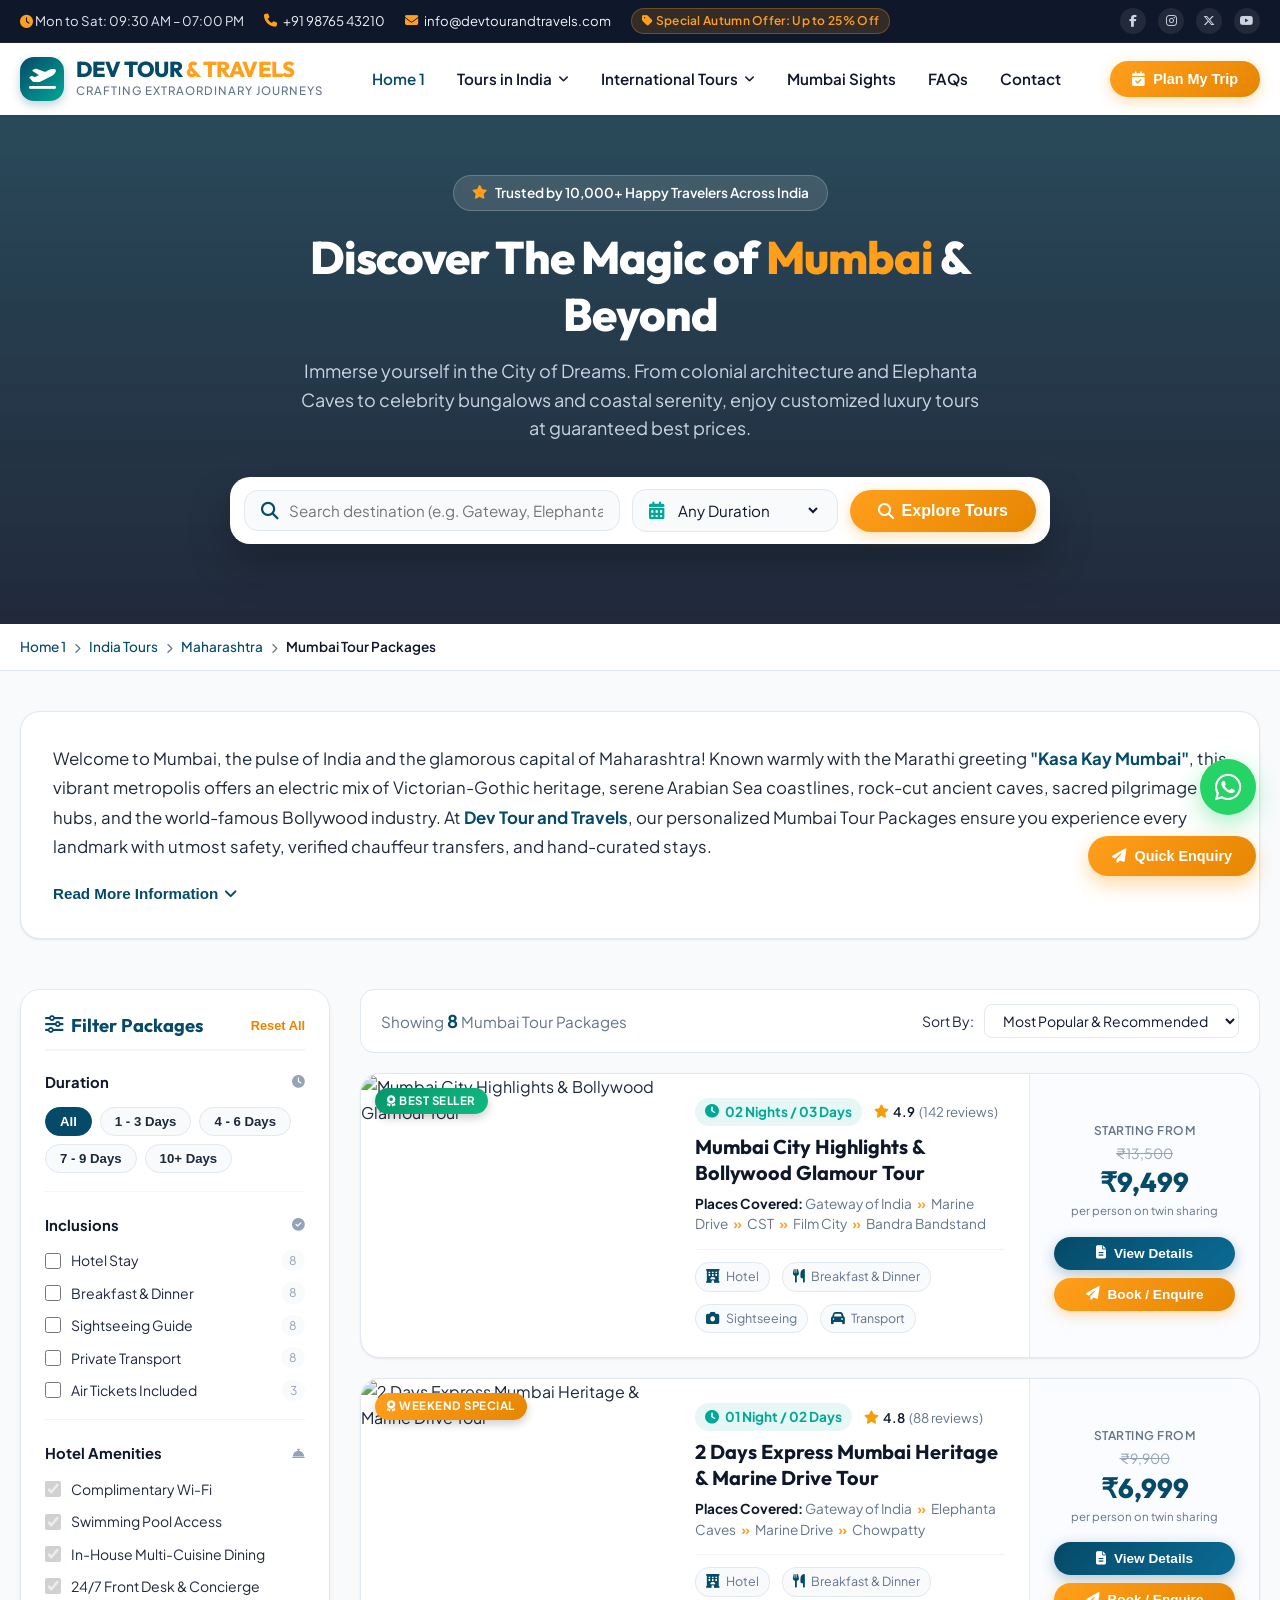
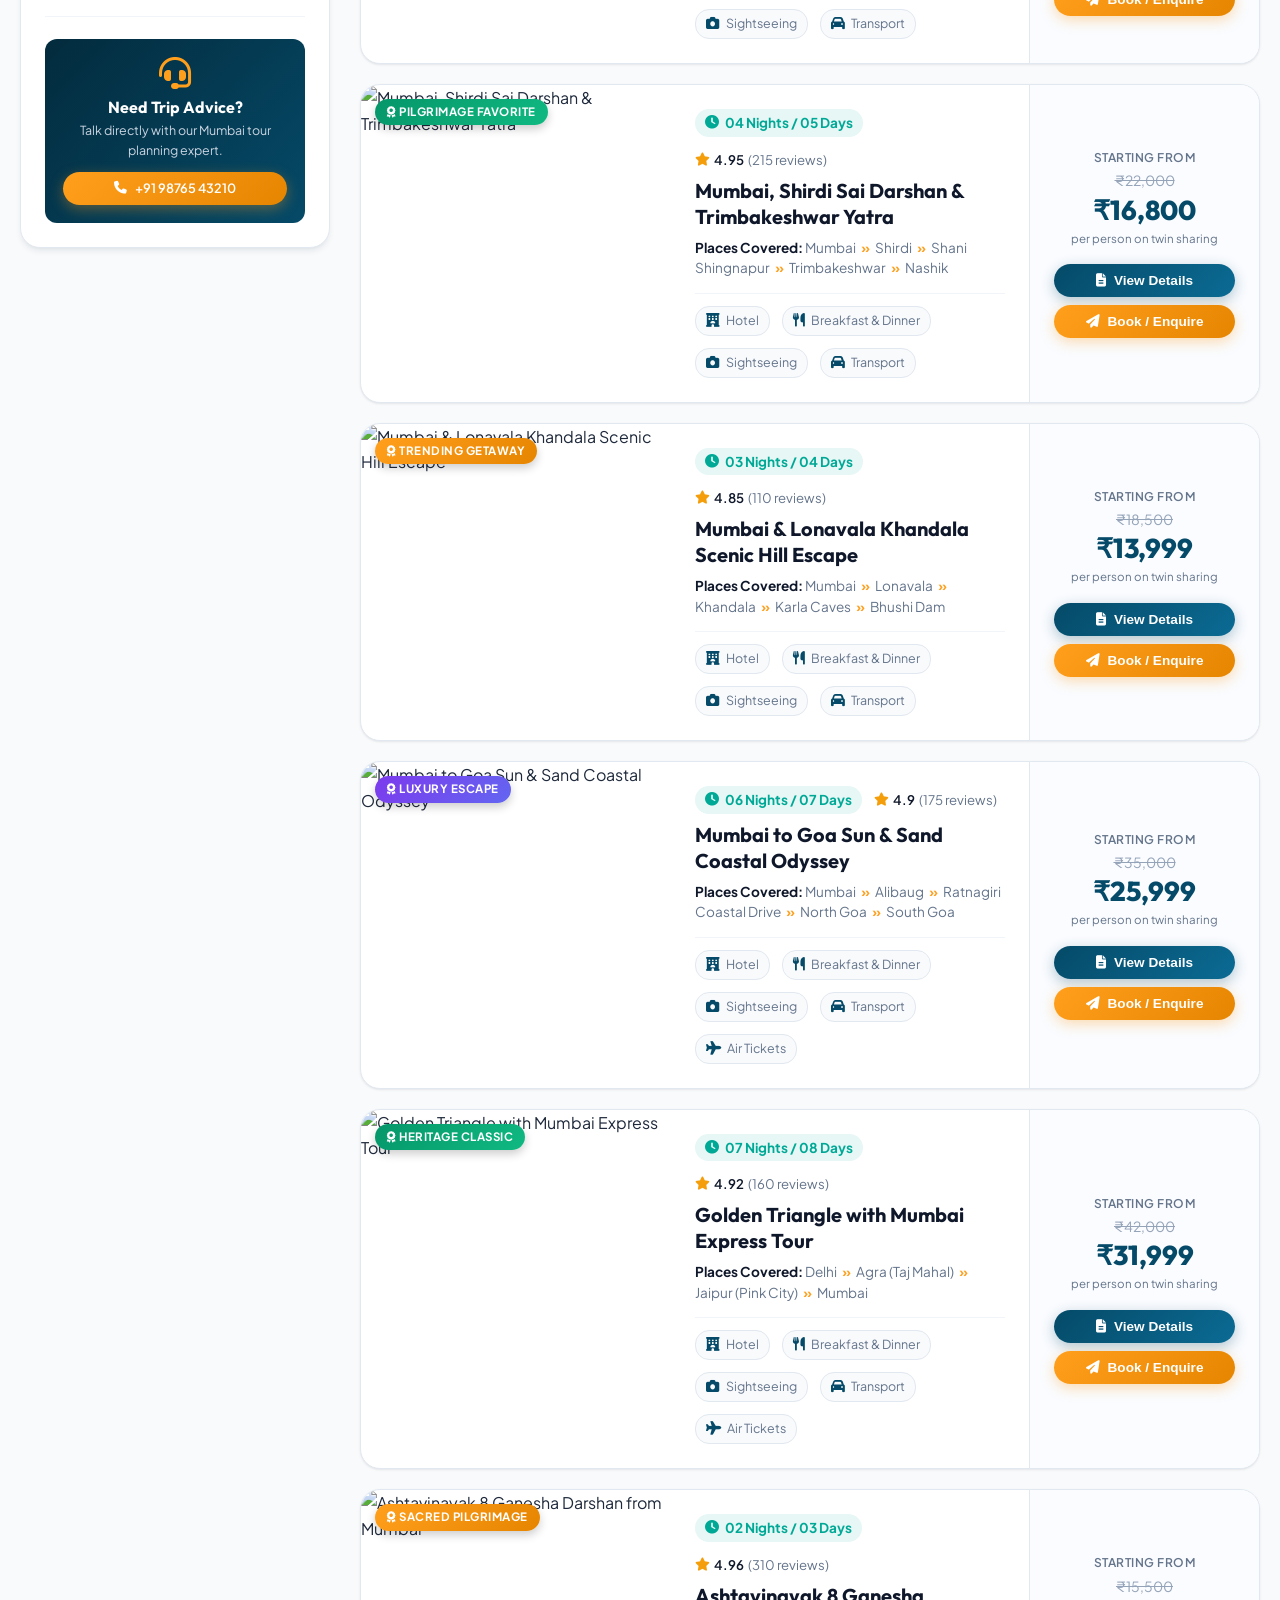
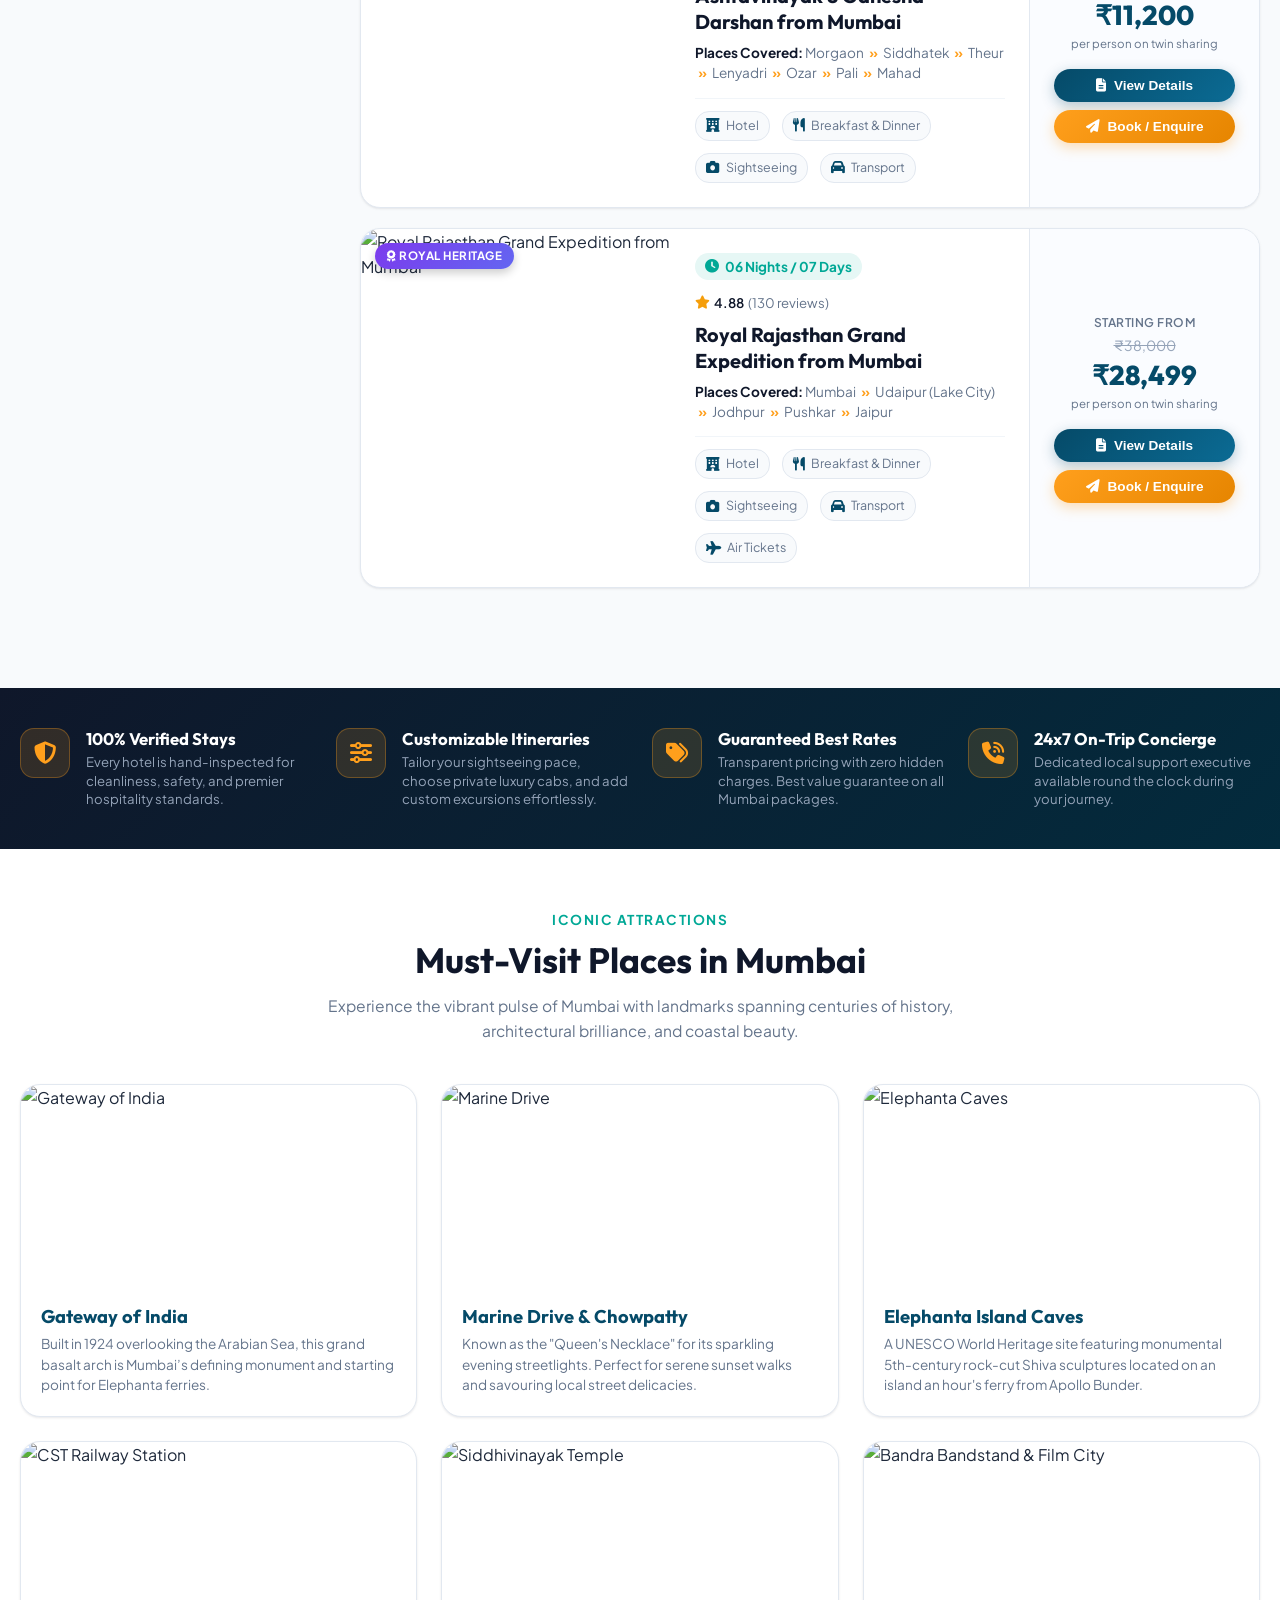
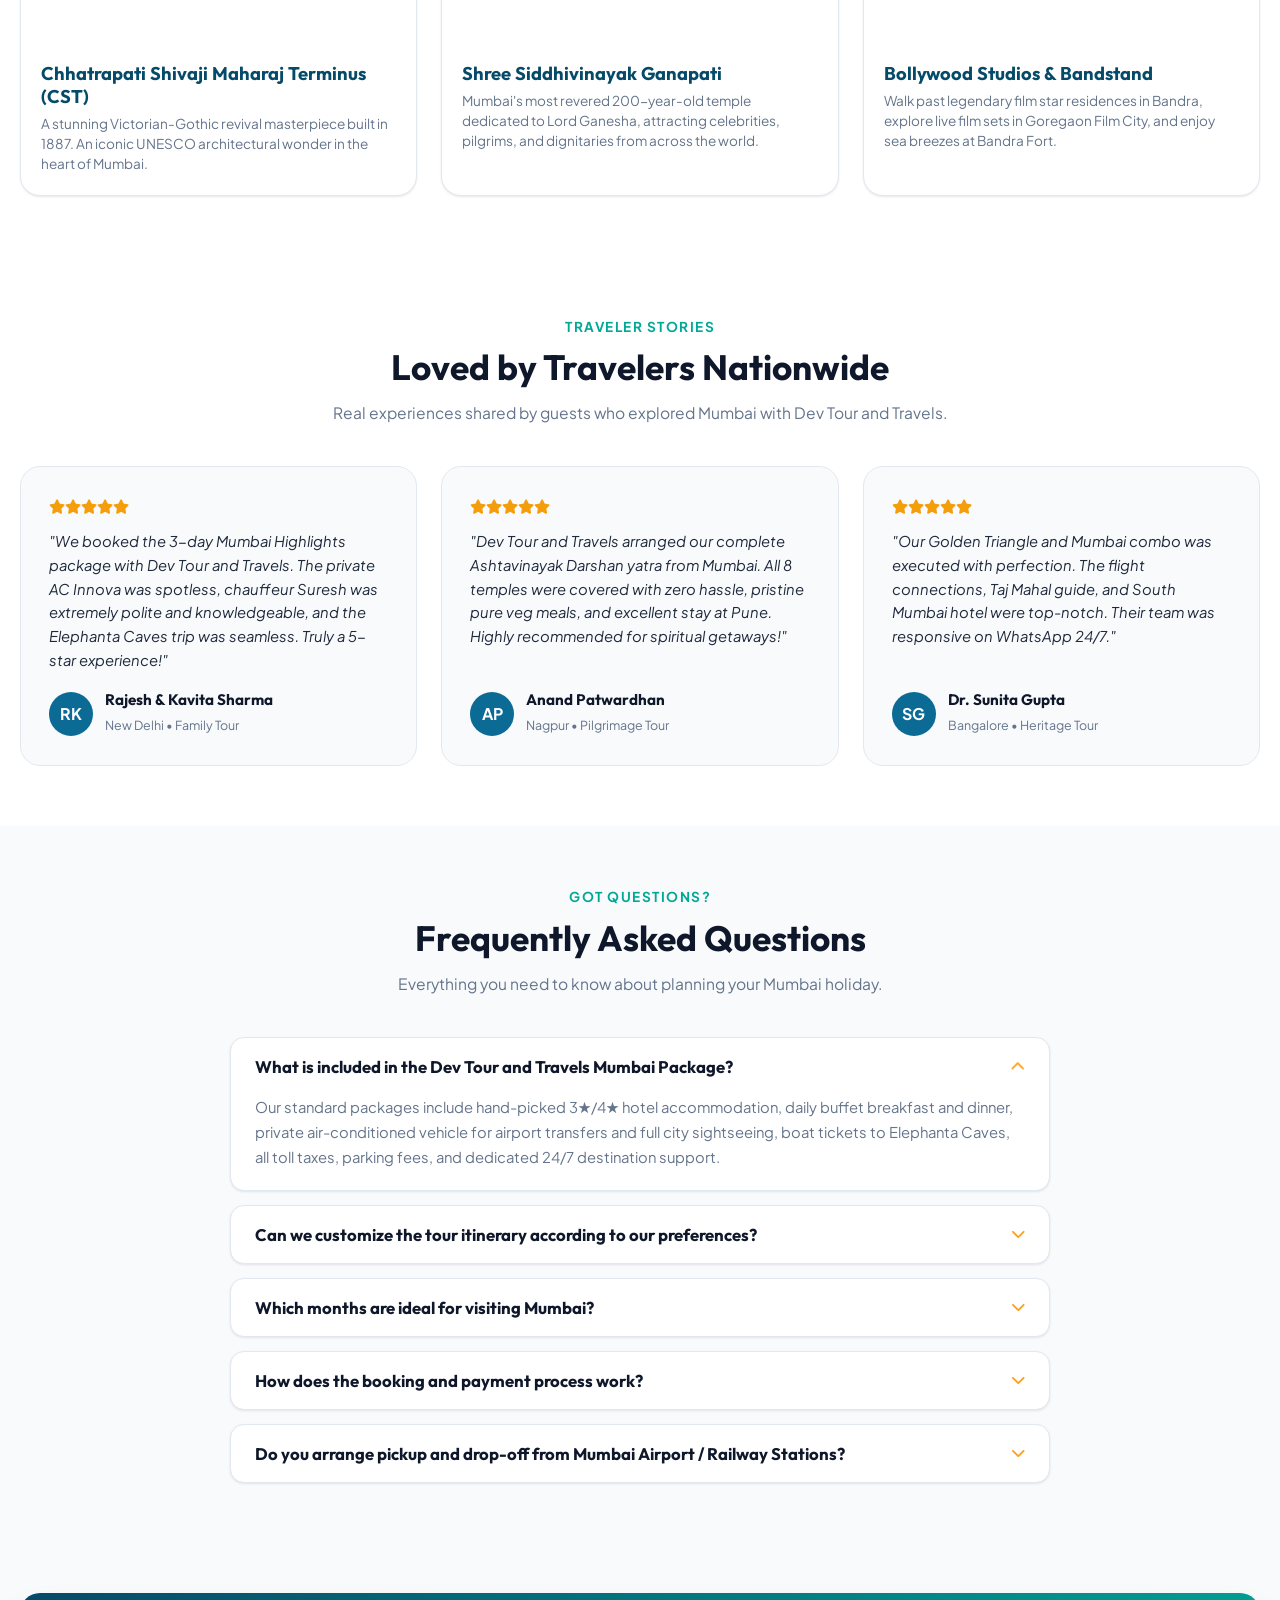
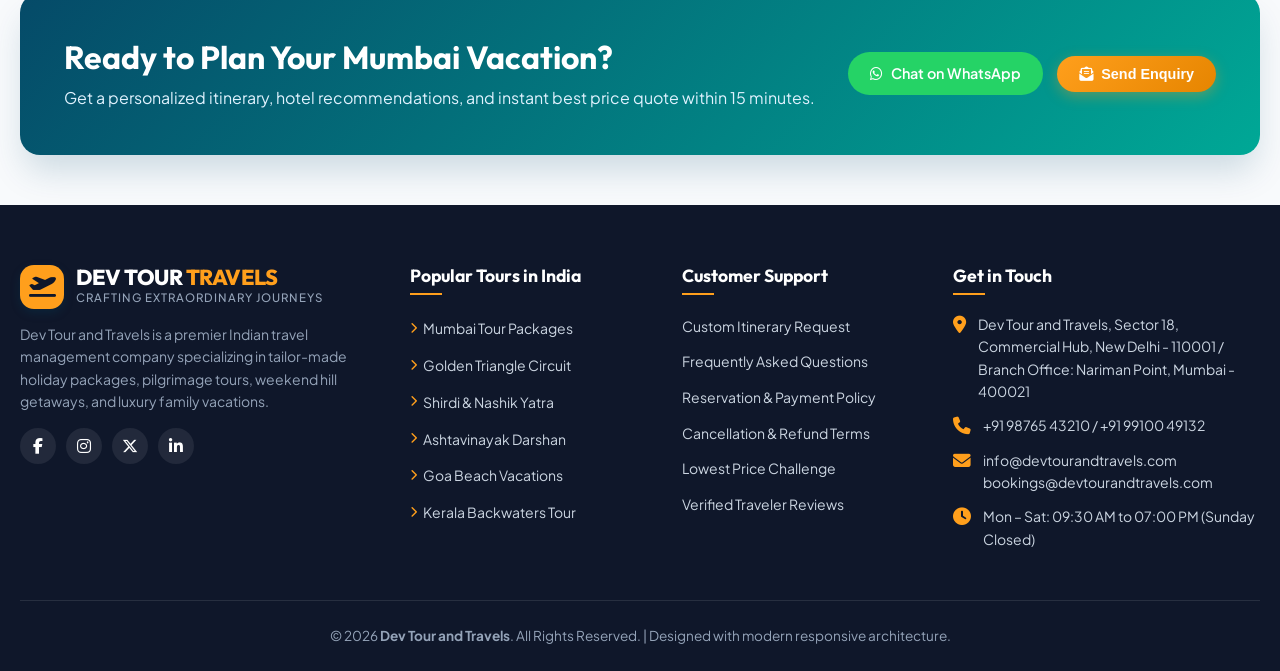
==== commit 03c5a3f6: "Update navigation label from Home to Home 1" ====
--- a/index.html
+++ b/index.html
@@ -61,7 +61,7 @@
       <nav>
         <ul class="nav-links-desktop">
           <li class="nav-item">
-            <a href="index.html" class="nav-link active">Home</a>
+            <a href="index.html" class="nav-link active">Home 1</a>
           </li>
 
           <!-- Mega Menu: Tours in India -->
@@ -175,7 +175,7 @@
     </div>
 
     <ul style="list-style:none; display:flex; flex-direction:column; gap:14px; font-weight:600;">
-      <li><a href="index.html" style="color:var(--primary);"><i class="fa fa-home"></i> Home</a></li>
+      <li><a href="index.html" style="color:var(--primary);"><i class="fa fa-home"></i> Home 1</a></li>
       <li><a href="#packagesCatalogSection"><i class="fa fa-map-location-dot"></i> Mumbai Packages</a></li>
       <li><a href="#mumbaiHighlightsSection"><i class="fa fa-camera-retro"></i> City Attractions</a></li>
       <li><a href="#faqSection"><i class="fa fa-circle-question"></i> Help & FAQs</a></li>
@@ -234,7 +234,7 @@
   <div class="breadcrumbs-bar">
     <div class="container">
       <ul class="breadcrumbs-list">
-        <li><a href="index.html">Home</a></li>
+        <li><a href="index.html">Home 1</a></li>
         <li><i class="fa fa-chevron-right" style="font-size:0.65rem;"></i></li>
         <li><a href="#packagesCatalogSection">India Tours</a></li>
         <li><i class="fa fa-chevron-right" style="font-size:0.65rem;"></i></li>
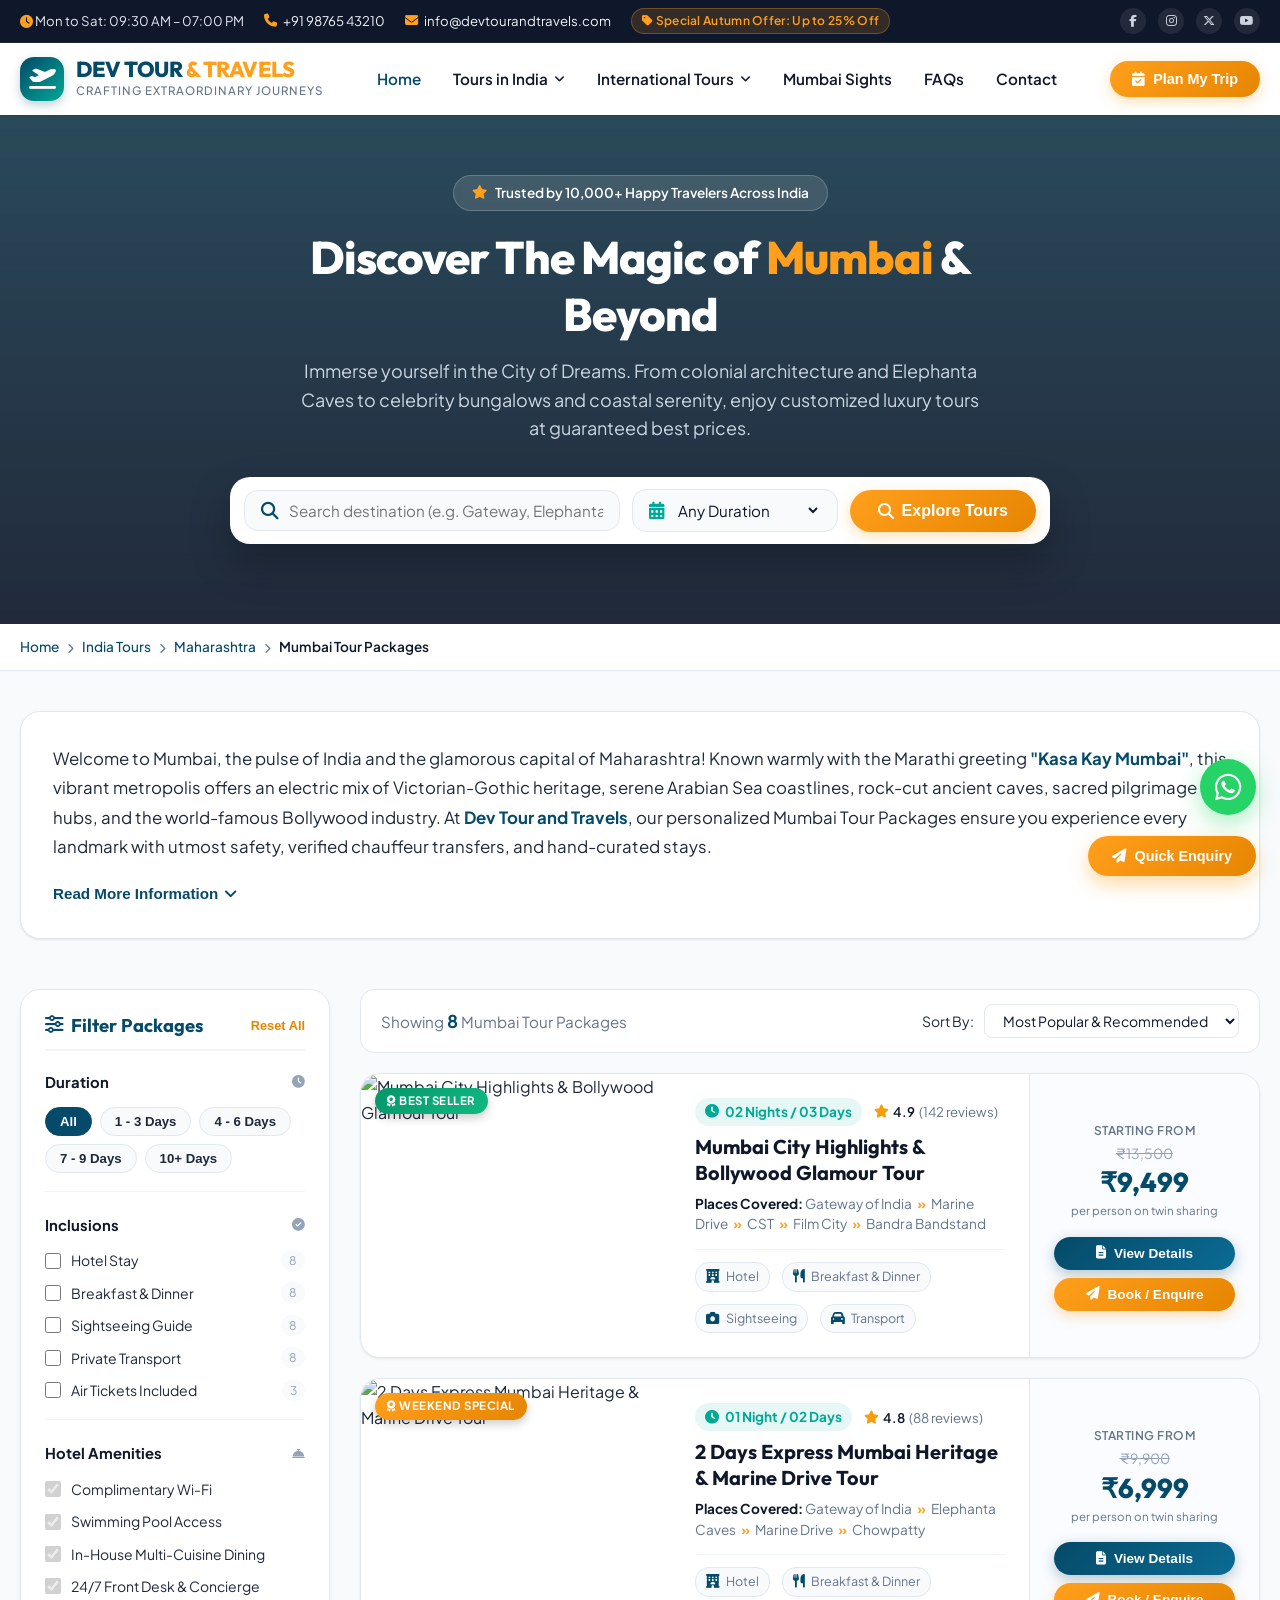
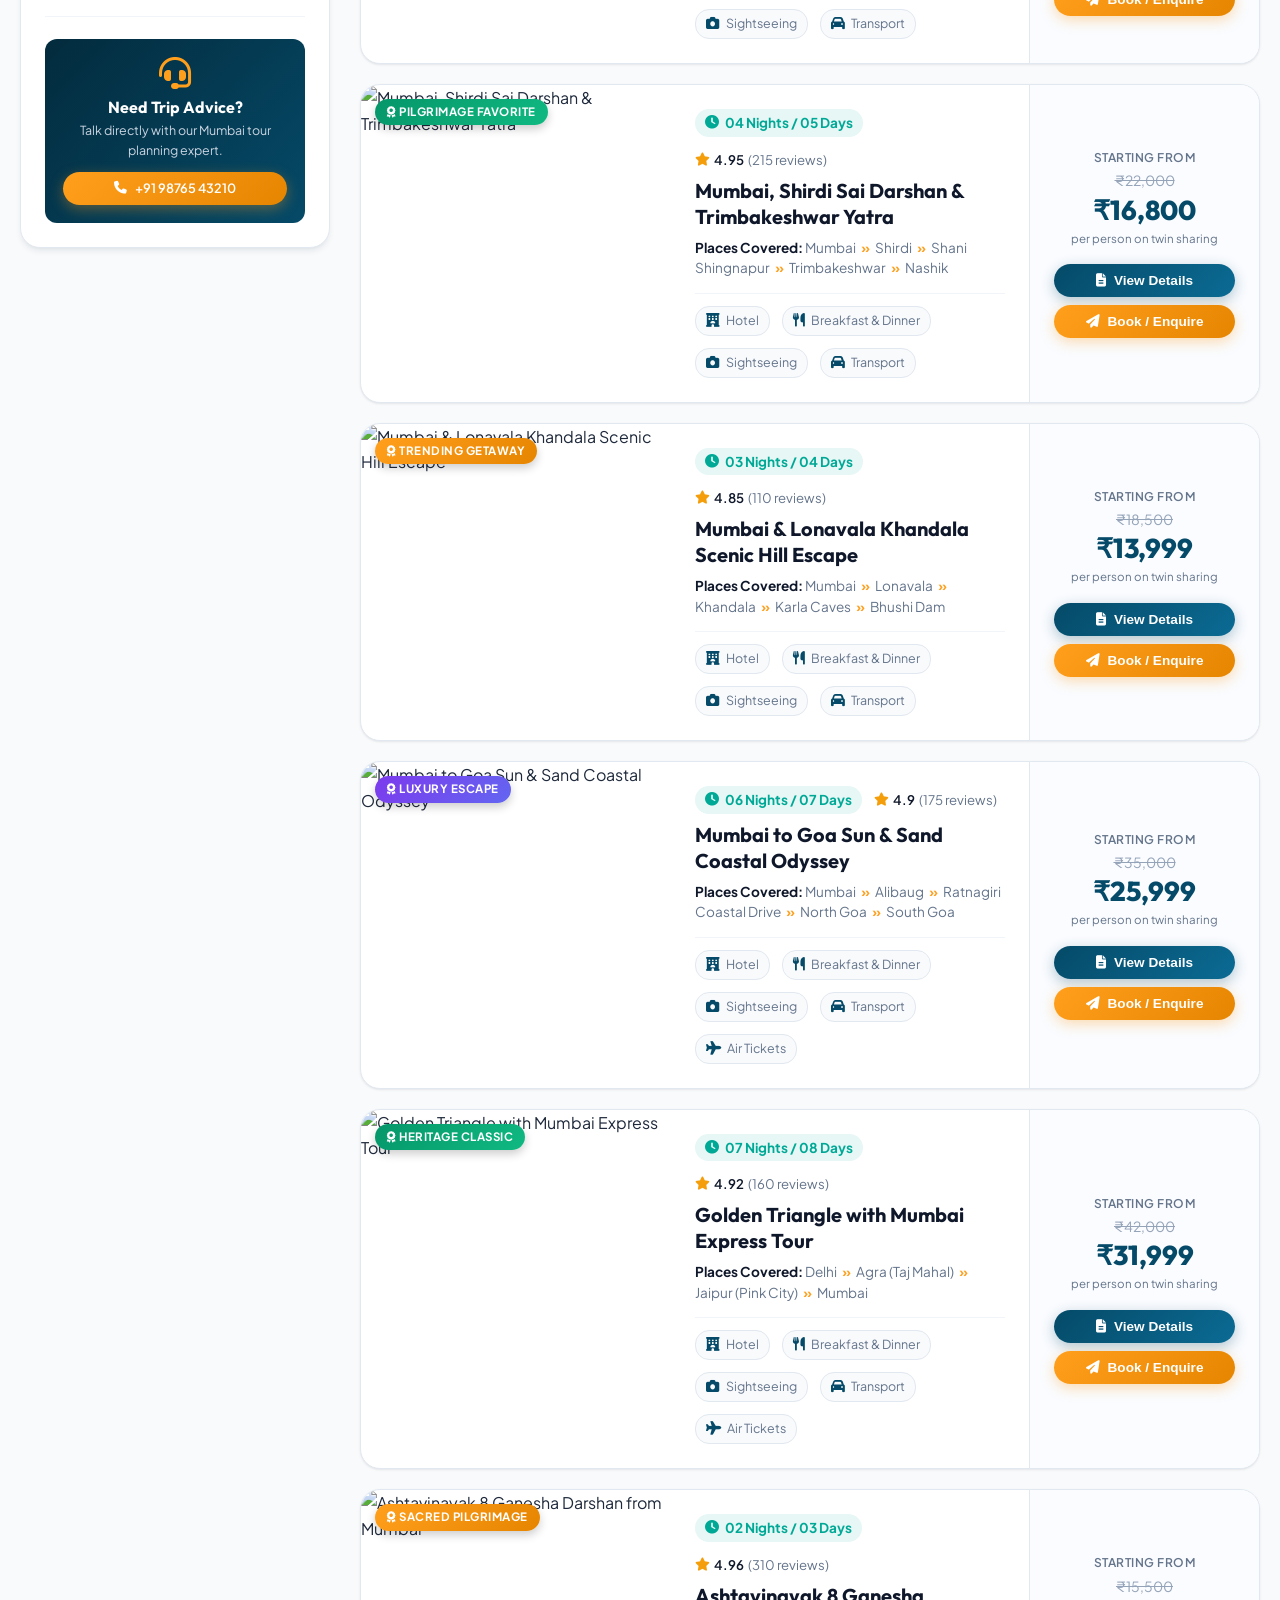
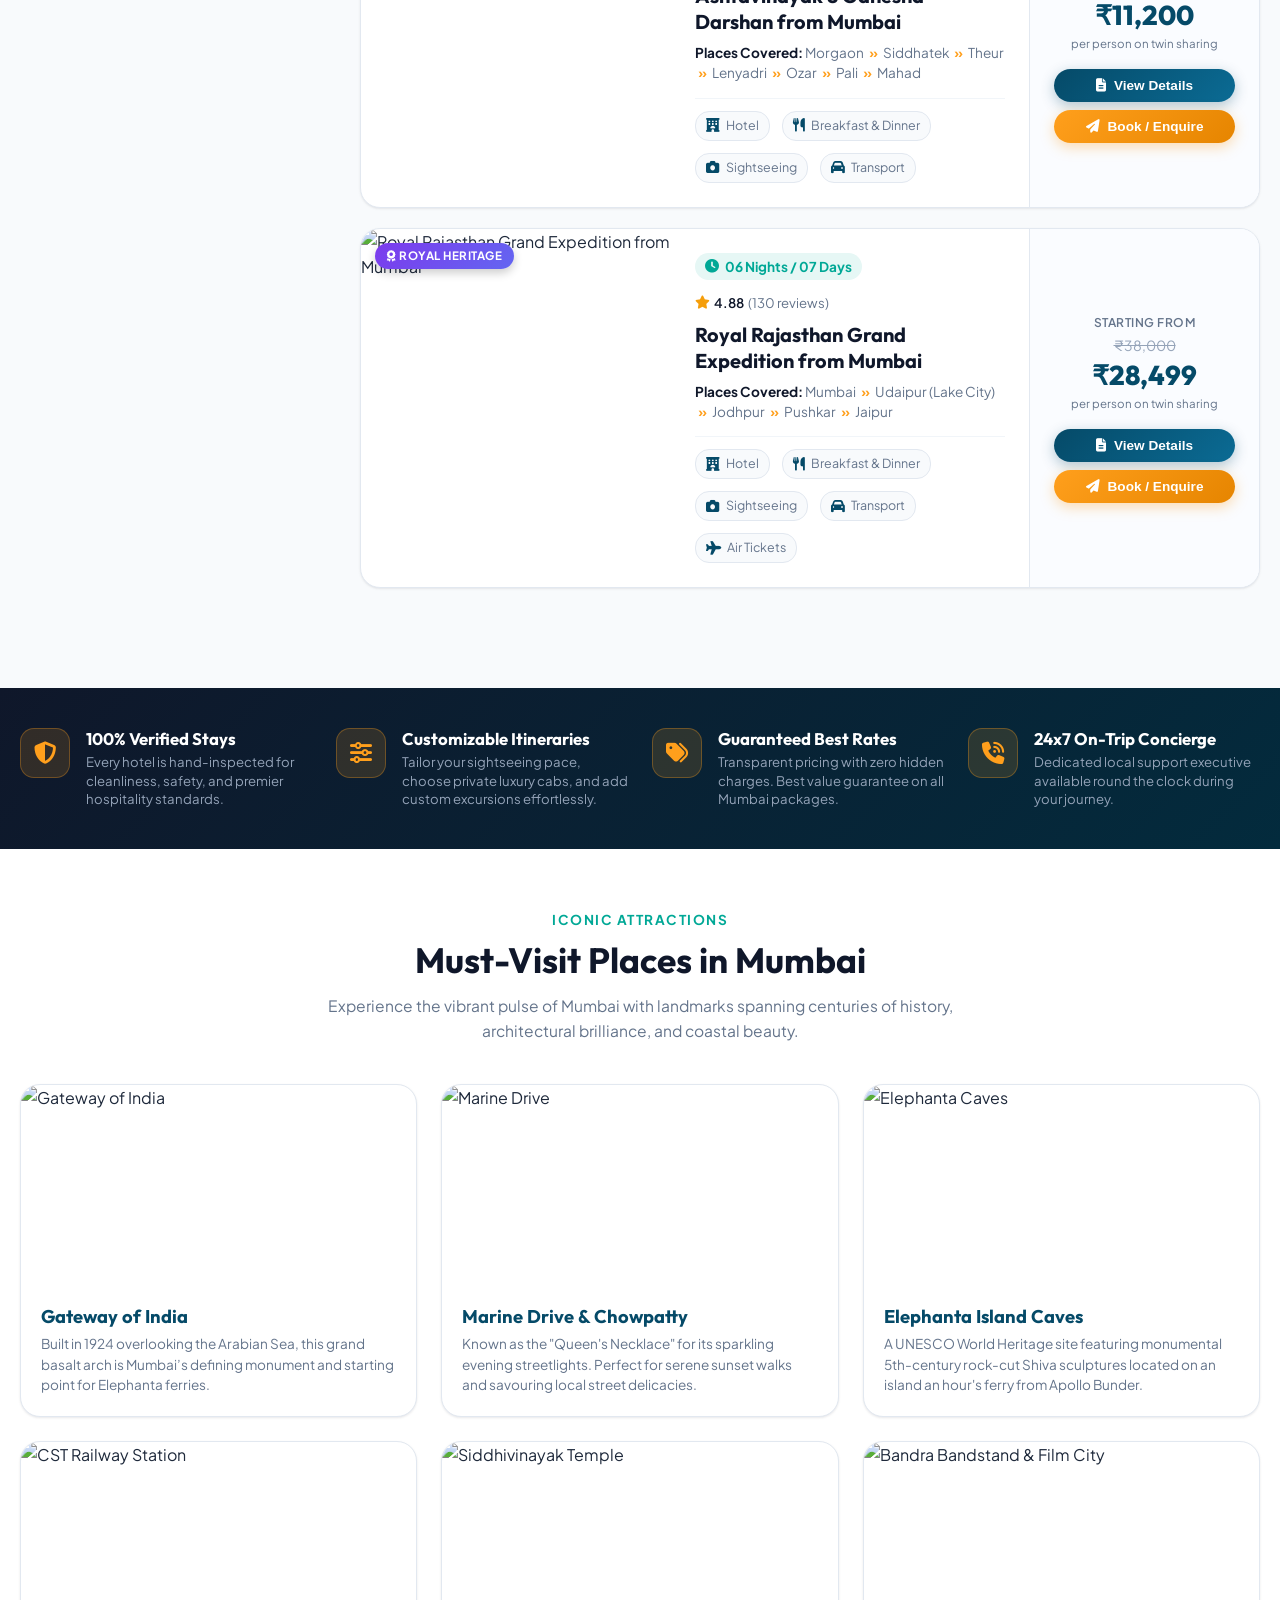
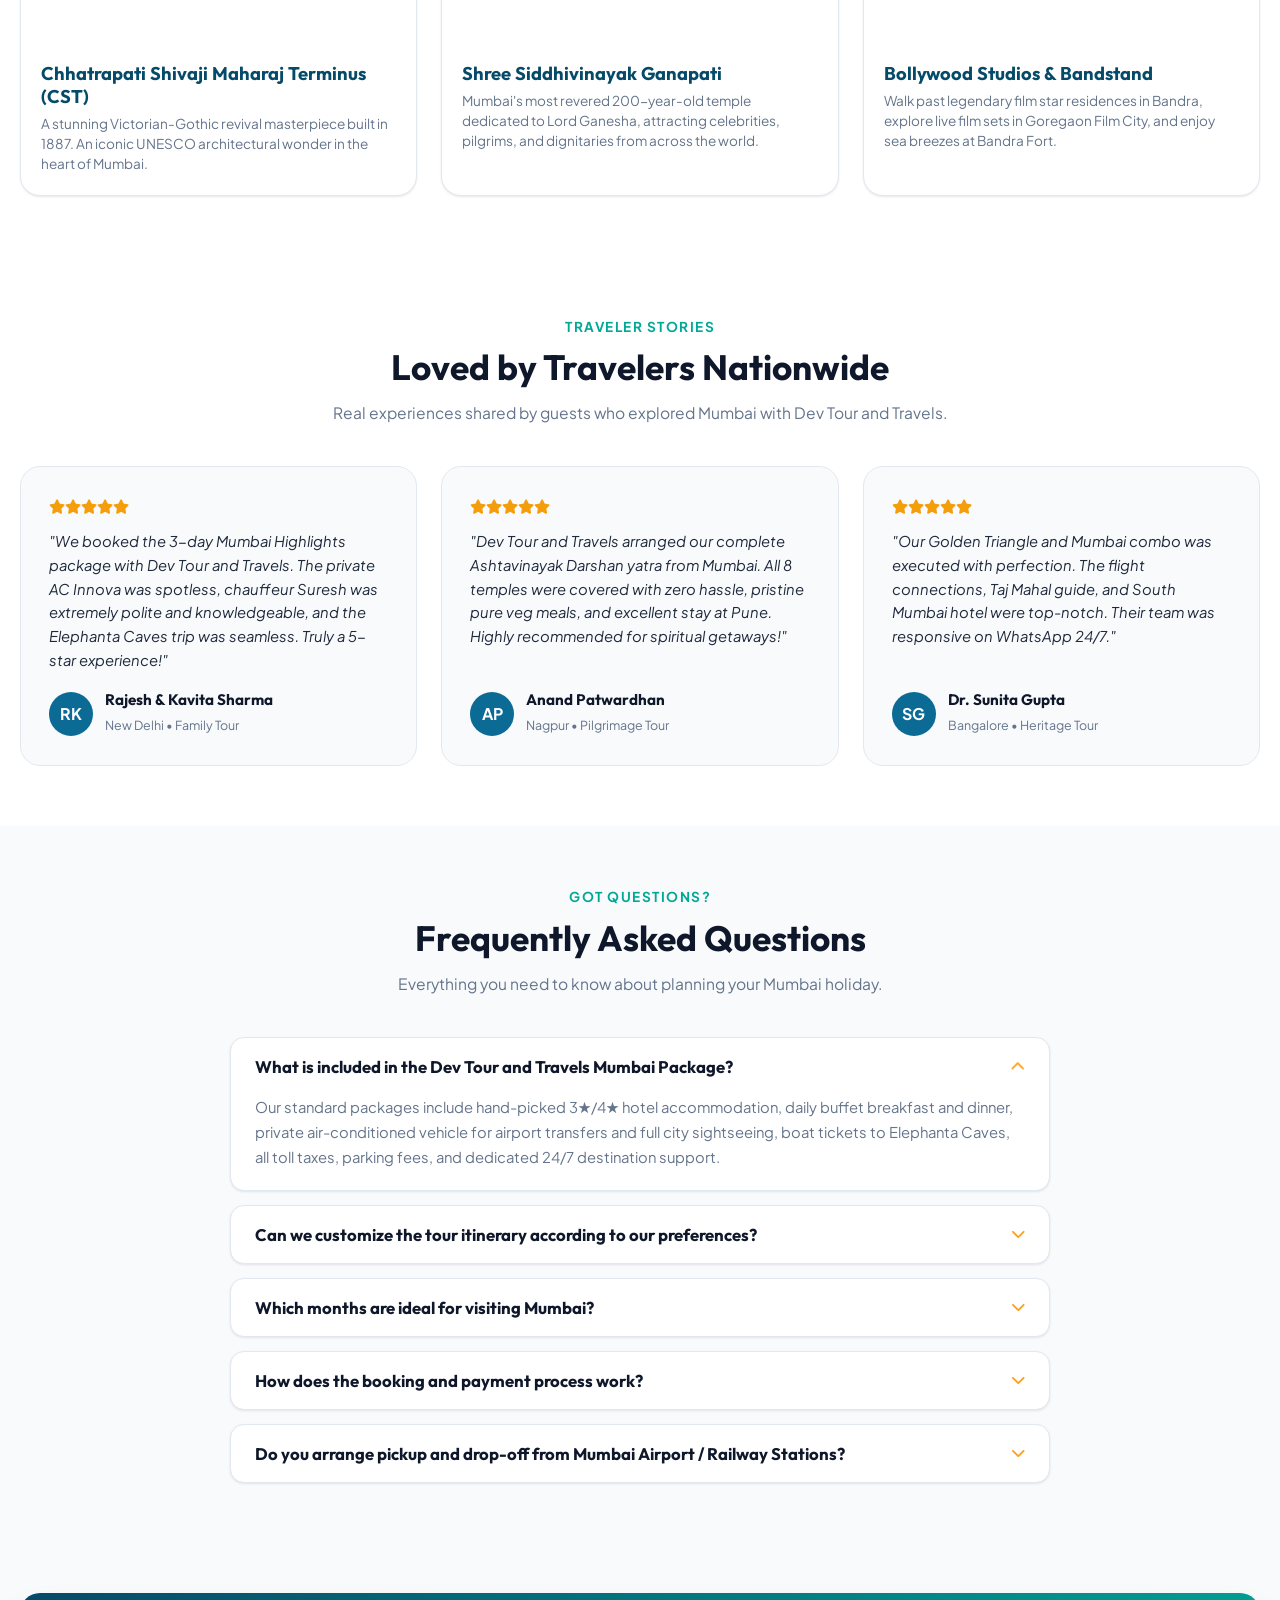
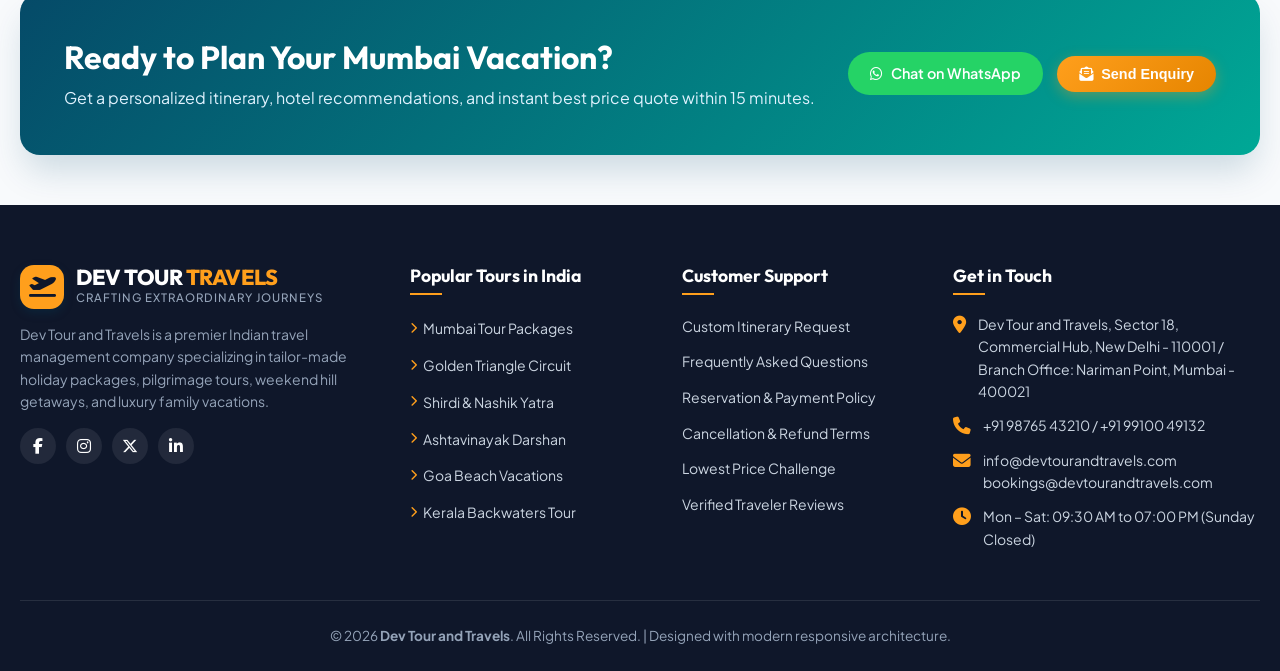
==== commit 41c1274e: "Revert navigation label from Home 1 to Home" ====
--- a/index.html
+++ b/index.html
@@ -61,7 +61,7 @@
       <nav>
         <ul class="nav-links-desktop">
           <li class="nav-item">
-            <a href="index.html" class="nav-link active">Home 1</a>
+            <a href="index.html" class="nav-link active">Home</a>
           </li>
 
           <!-- Mega Menu: Tours in India -->
@@ -175,7 +175,7 @@
     </div>
 
     <ul style="list-style:none; display:flex; flex-direction:column; gap:14px; font-weight:600;">
-      <li><a href="index.html" style="color:var(--primary);"><i class="fa fa-home"></i> Home 1</a></li>
+      <li><a href="index.html" style="color:var(--primary);"><i class="fa fa-home"></i> Home</a></li>
       <li><a href="#packagesCatalogSection"><i class="fa fa-map-location-dot"></i> Mumbai Packages</a></li>
       <li><a href="#mumbaiHighlightsSection"><i class="fa fa-camera-retro"></i> City Attractions</a></li>
       <li><a href="#faqSection"><i class="fa fa-circle-question"></i> Help & FAQs</a></li>
@@ -234,7 +234,7 @@
   <div class="breadcrumbs-bar">
     <div class="container">
       <ul class="breadcrumbs-list">
-        <li><a href="index.html">Home 1</a></li>
+        <li><a href="index.html">Home</a></li>
         <li><i class="fa fa-chevron-right" style="font-size:0.65rem;"></i></li>
         <li><a href="#packagesCatalogSection">India Tours</a></li>
         <li><i class="fa fa-chevron-right" style="font-size:0.65rem;"></i></li>
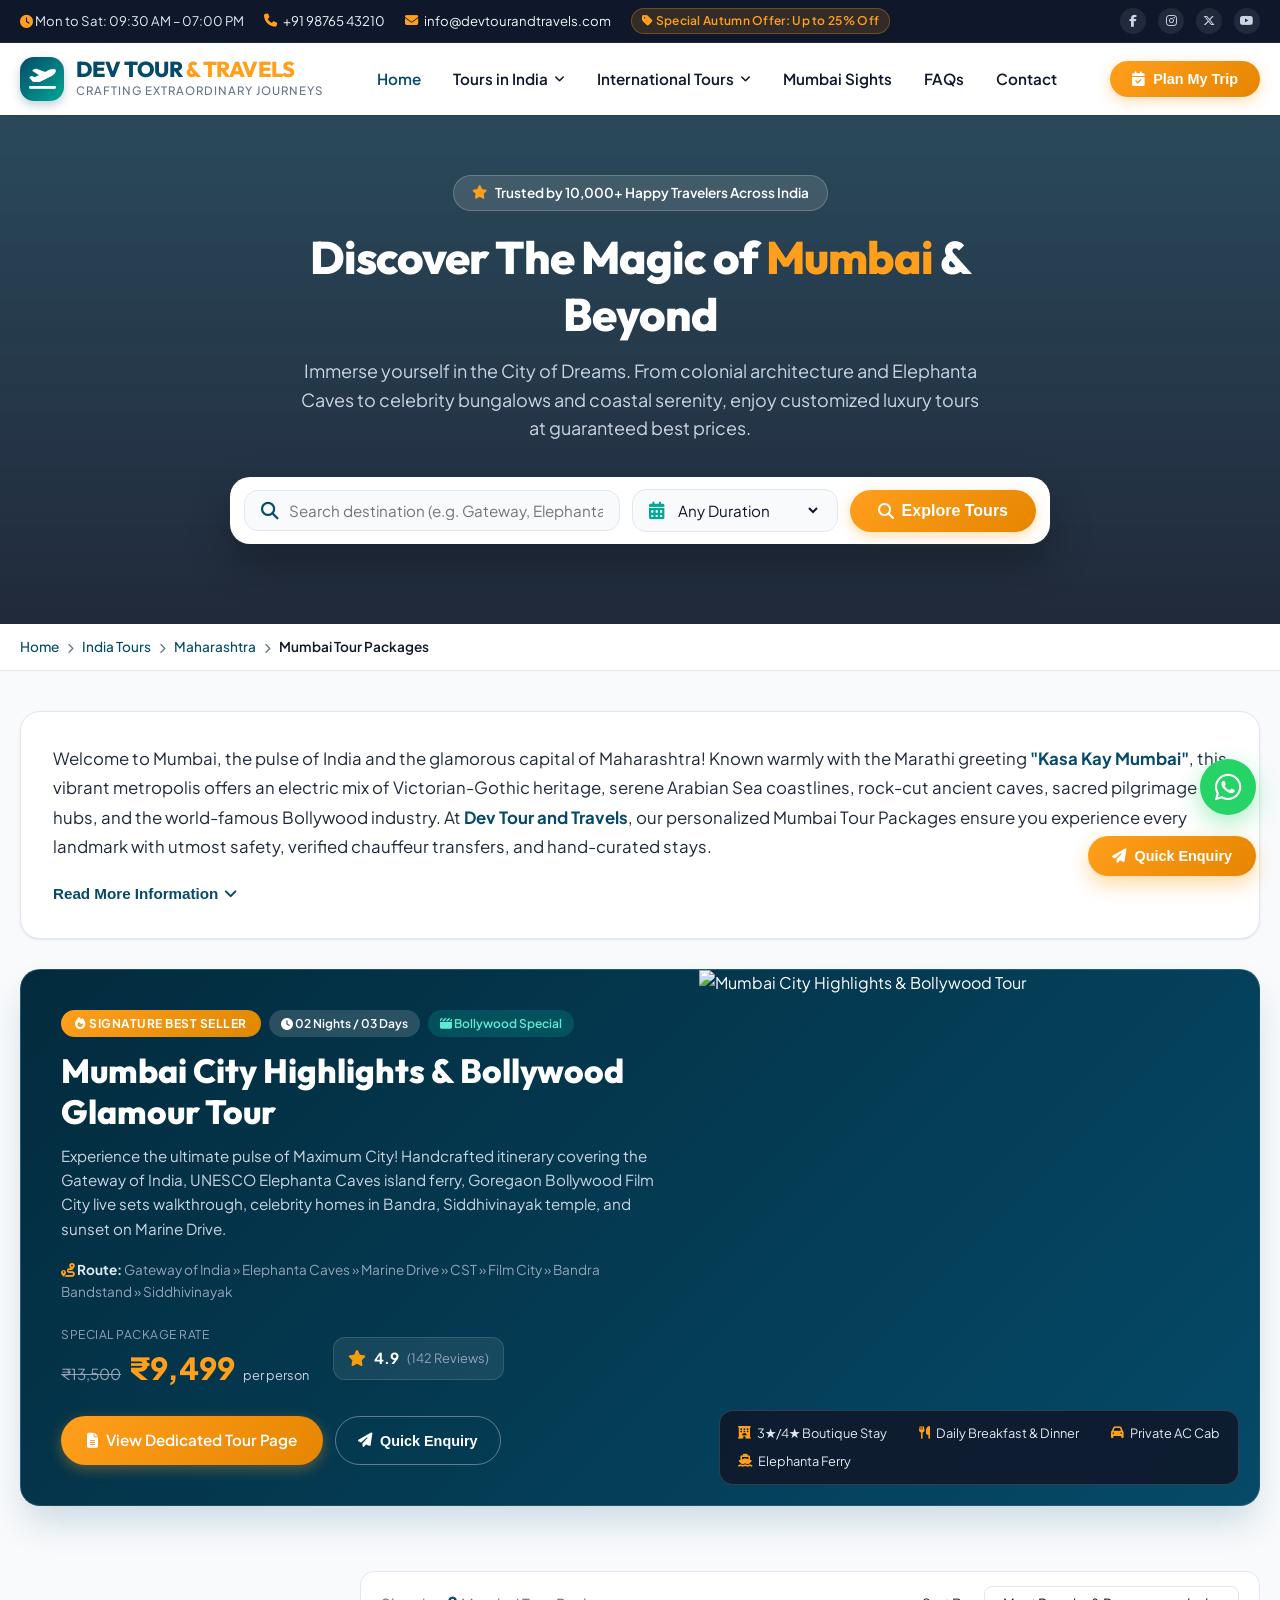
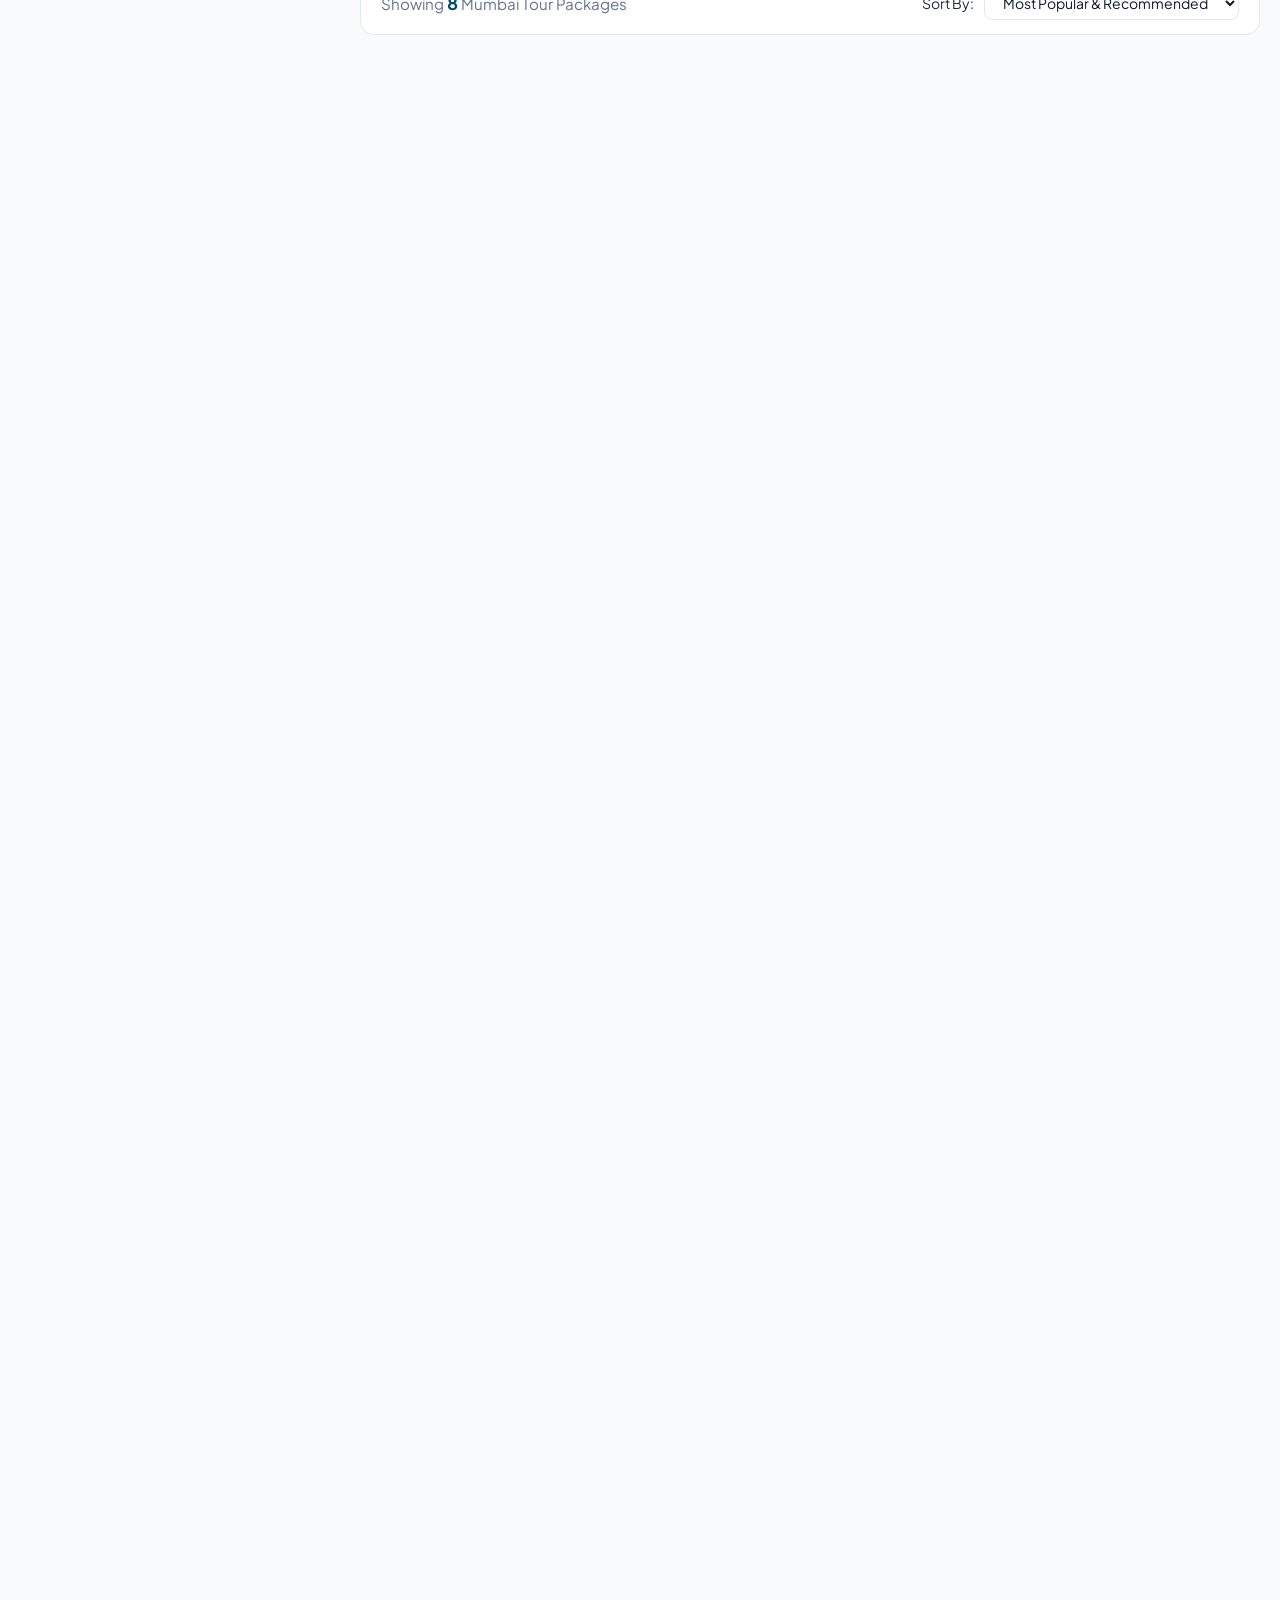
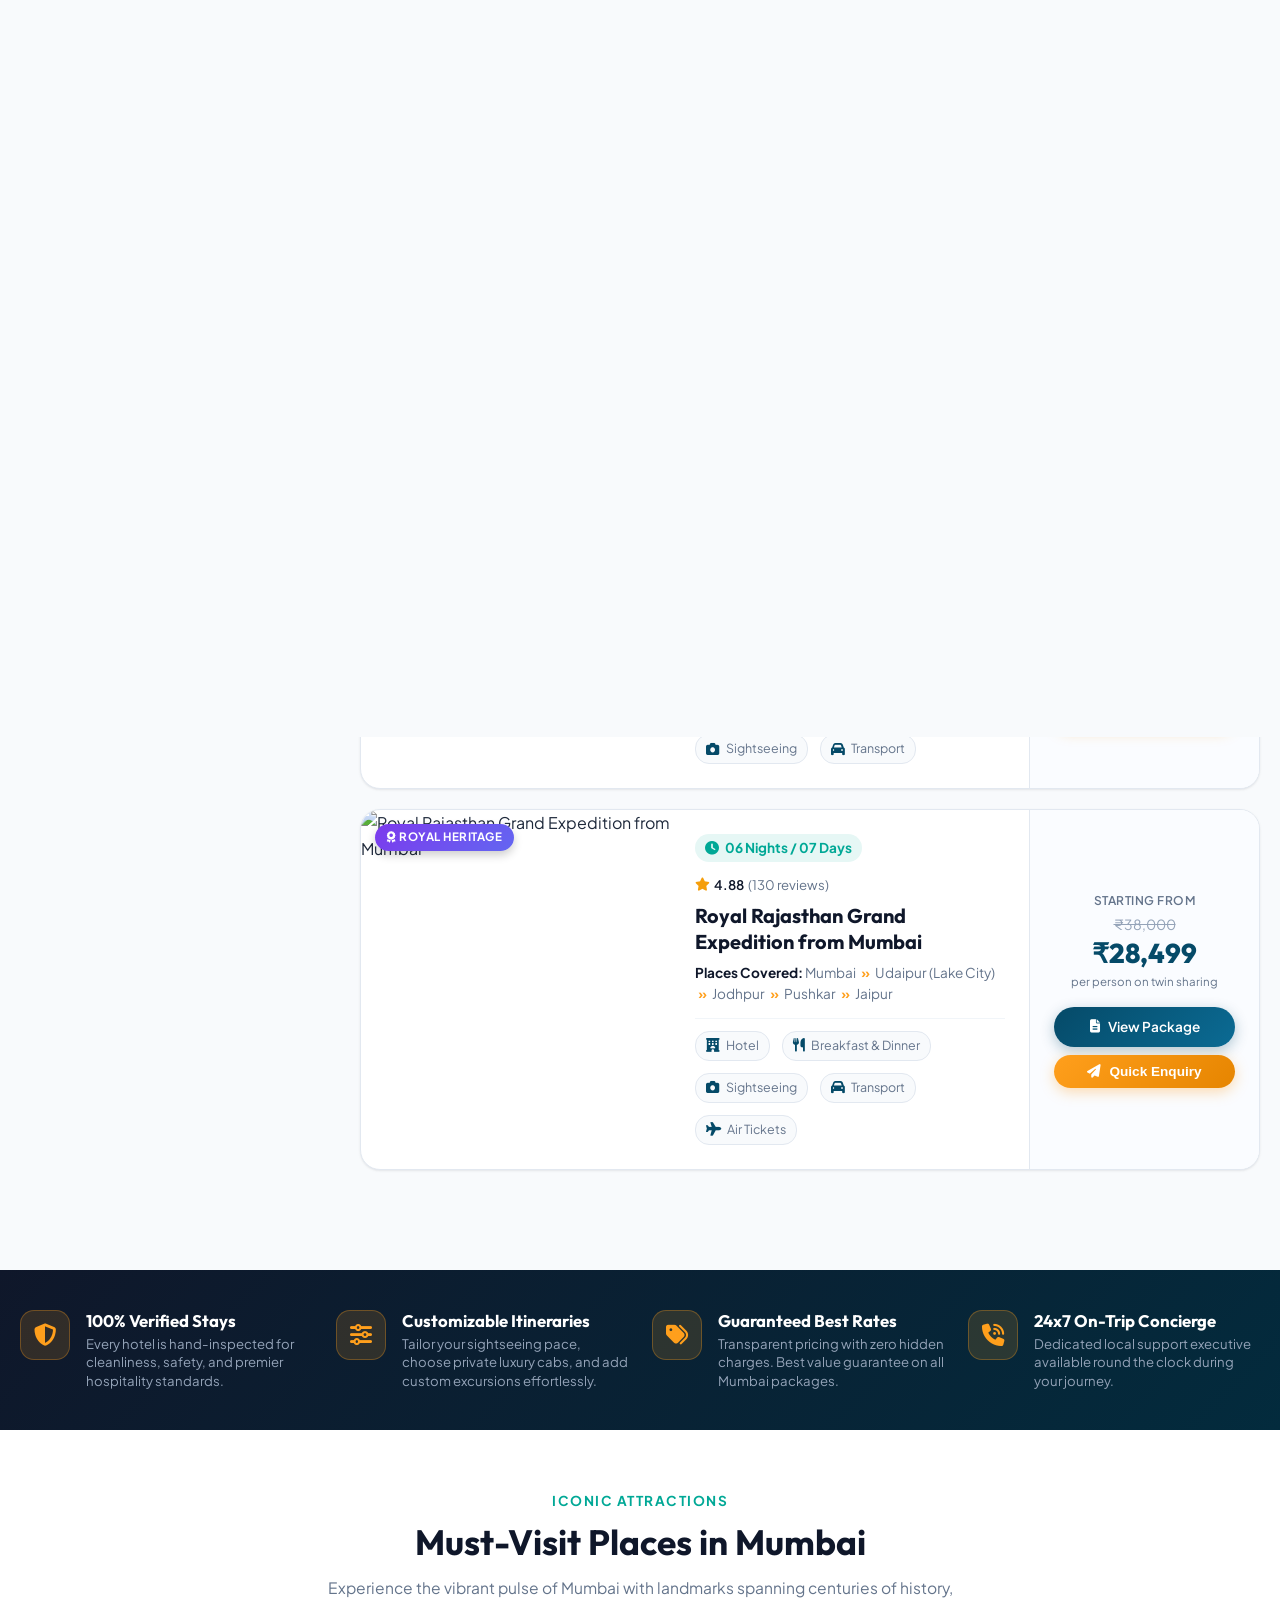
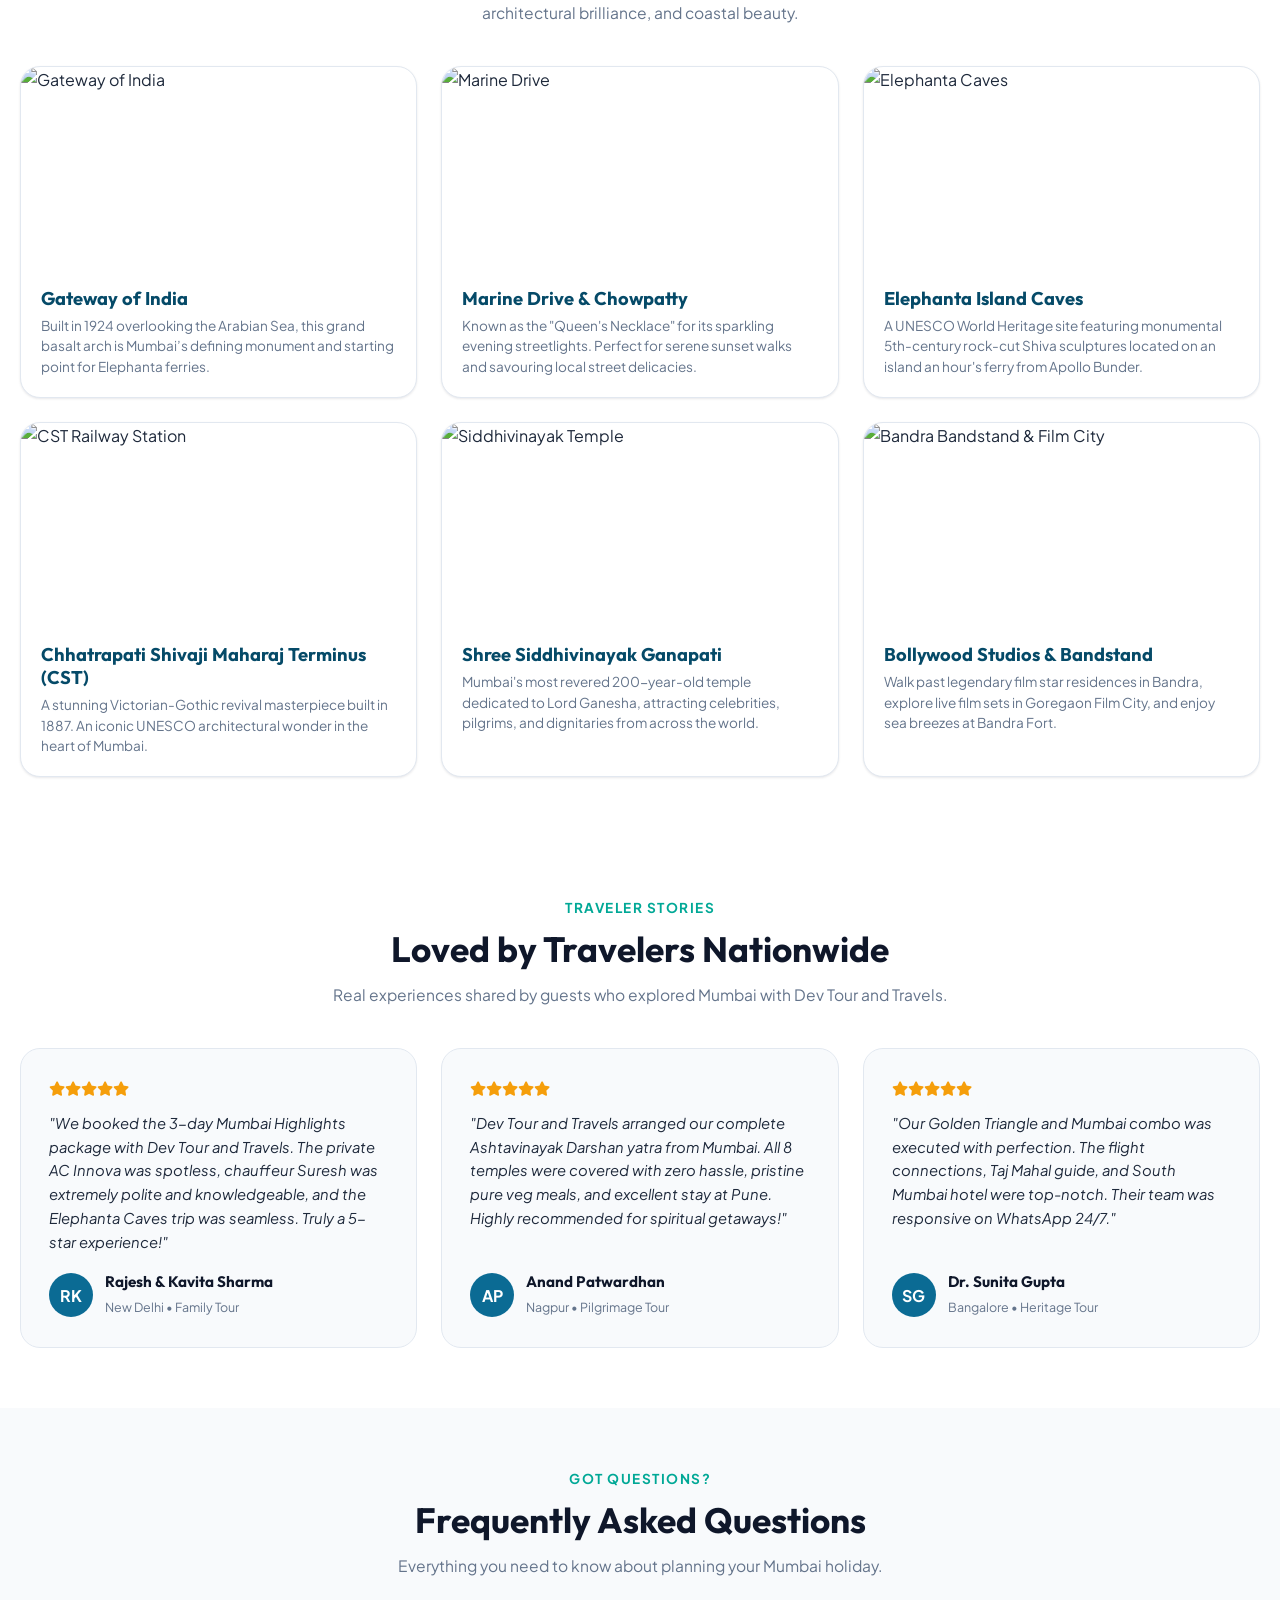
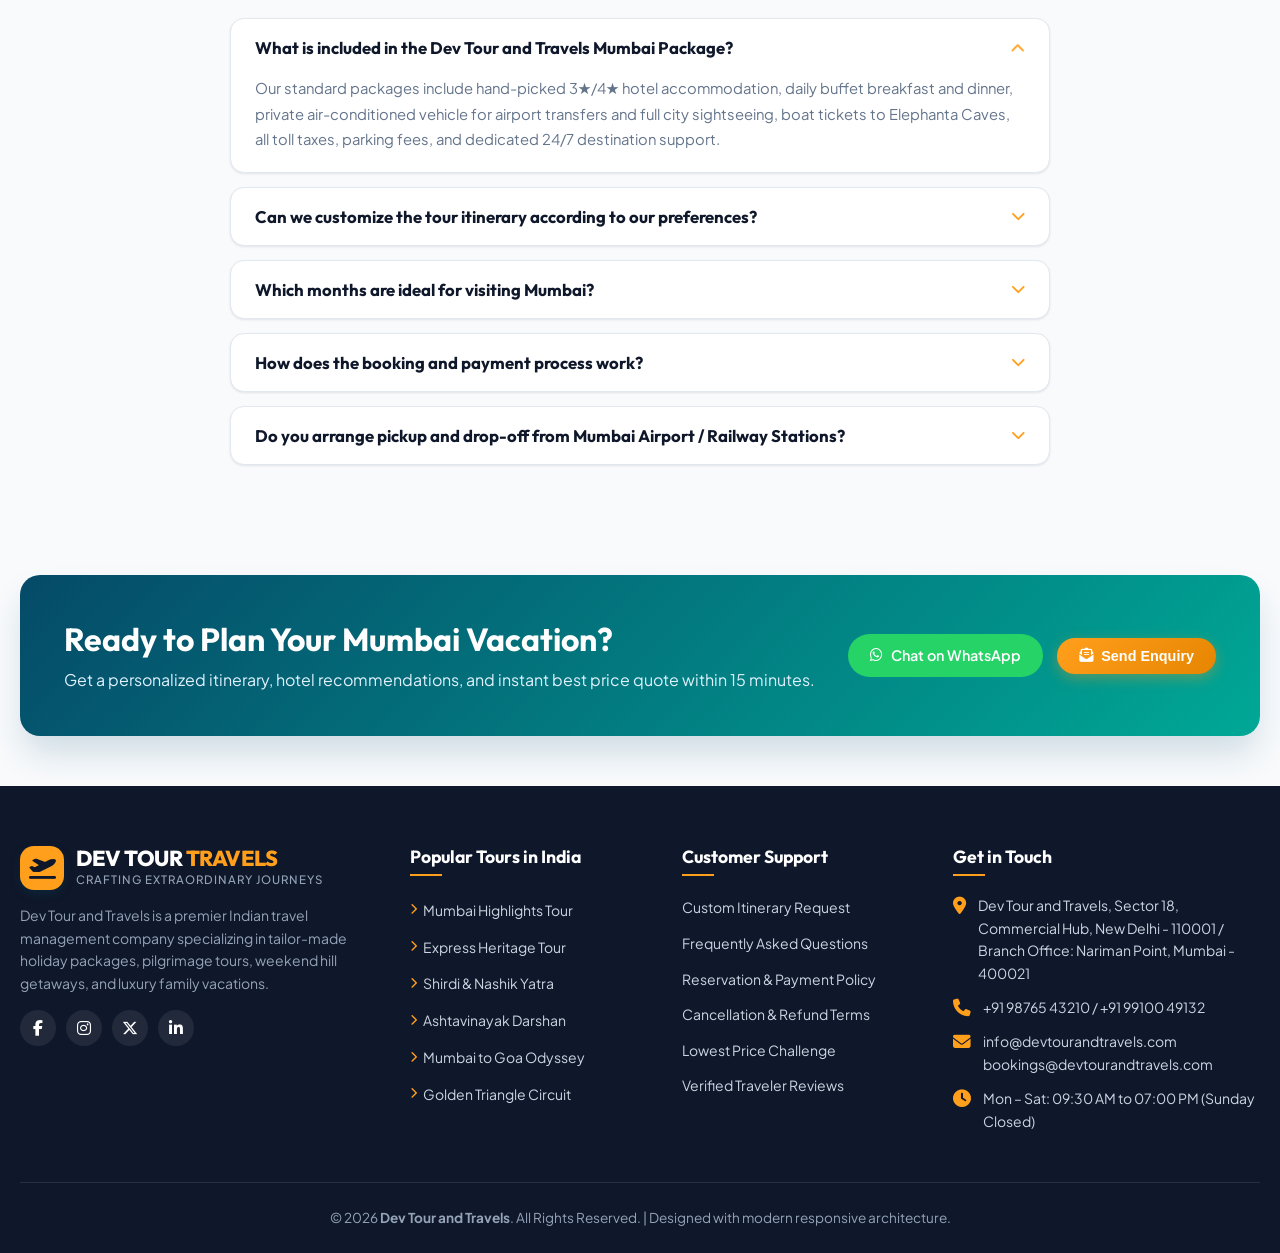
==== commit 5dc306fa: "Add featured Mumbai Tour Package on home page and add all dedicated package pages" ====
--- a/index.html
+++ b/index.html
@@ -74,31 +74,31 @@
                 <div>
                   <div class="mega-col-title">West & Central India</div>
                   <ul class="mega-list">
-                    <li><a href="#packagesCatalogSection"><i class="fa fa-chevron-right" style="font-size:0.7rem; color:var(--secondary)"></i> Mumbai Tour Packages</a></li>
-                    <li><a href="#packagesCatalogSection"><i class="fa fa-chevron-right" style="font-size:0.7rem; color:var(--secondary)"></i> Shirdi & Nashik Circuit</a></li>
-                    <li><a href="#packagesCatalogSection"><i class="fa fa-chevron-right" style="font-size:0.7rem; color:var(--secondary)"></i> Lonavala & Khandala Hills</a></li>
-                    <li><a href="#packagesCatalogSection"><i class="fa fa-chevron-right" style="font-size:0.7rem; color:var(--secondary)"></i> Goa Sun & Sand Getaways</a></li>
-                    <li><a href="#packagesCatalogSection"><i class="fa fa-chevron-right" style="font-size:0.7rem; color:var(--secondary)"></i> Royal Gujarat Explorer</a></li>
+                    <li><a href="mumbai-highlights-bollywood-tour.html"><i class="fa fa-chevron-right" style="font-size:0.7rem; color:var(--secondary)"></i> Mumbai Highlights & Bollywood</a></li>
+                    <li><a href="mumbai-express-heritage-tour.html"><i class="fa fa-chevron-right" style="font-size:0.7rem; color:var(--secondary)"></i> Mumbai Express Heritage Tour</a></li>
+                    <li><a href="mumbai-shirdi-trimbakeshwar-yatra.html"><i class="fa fa-chevron-right" style="font-size:0.7rem; color:var(--secondary)"></i> Shirdi & Nashik Yatra</a></li>
+                    <li><a href="mumbai-lonavala-khandala-escape.html"><i class="fa fa-chevron-right" style="font-size:0.7rem; color:var(--secondary)"></i> Lonavala & Khandala Hills</a></li>
+                    <li><a href="mumbai-to-goa-coastal-odyssey.html"><i class="fa fa-chevron-right" style="font-size:0.7rem; color:var(--secondary)"></i> Mumbai to Goa Coastal Odyssey</a></li>
                   </ul>
                 </div>
                 <div>
-                  <div class="mega-col-title">North India Classics</div>
+                  <div class="mega-col-title">North & Royal Heritage</div>
                   <ul class="mega-list">
-                    <li><a href="#packagesCatalogSection"><i class="fa fa-chevron-right" style="font-size:0.7rem; color:var(--secondary)"></i> Golden Triangle (Delhi-Agra-Jaipur)</a></li>
-                    <li><a href="#packagesCatalogSection"><i class="fa fa-chevron-right" style="font-size:0.7rem; color:var(--secondary)"></i> Royal Rajasthan Heritage</a></li>
+                    <li><a href="golden-triangle-mumbai-express.html"><i class="fa fa-chevron-right" style="font-size:0.7rem; color:var(--secondary)"></i> Golden Triangle with Mumbai</a></li>
+                    <li><a href="royal-rajasthan-grand-expedition.html"><i class="fa fa-chevron-right" style="font-size:0.7rem; color:var(--secondary)"></i> Royal Rajasthan Grand Expedition</a></li>
                     <li><a href="#packagesCatalogSection"><i class="fa fa-chevron-right" style="font-size:0.7rem; color:var(--secondary)"></i> Himachal (Shimla-Manali)</a></li>
                     <li><a href="#packagesCatalogSection"><i class="fa fa-chevron-right" style="font-size:0.7rem; color:var(--secondary)"></i> Kashmir Paradise Packages</a></li>
                     <li><a href="#packagesCatalogSection"><i class="fa fa-chevron-right" style="font-size:0.7rem; color:var(--secondary)"></i> Leh Ladakh Expeditions</a></li>
                   </ul>
                 </div>
                 <div>
-                  <div class="mega-col-title">South & Pilgrimage</div>
+                  <div class="mega-col-title">Pilgrimage & Sacred</div>
                   <ul class="mega-list">
-                    <li><a href="#packagesCatalogSection"><i class="fa fa-chevron-right" style="font-size:0.7rem; color:var(--secondary)"></i> Ashtavinayak Darshan Yatra</a></li>
+                    <li><a href="ashtavinayak-ganesha-darshan.html"><i class="fa fa-chevron-right" style="font-size:0.7rem; color:var(--secondary)"></i> Ashtavinayak 8 Ganesha Darshan</a></li>
+                    <li><a href="mumbai-shirdi-trimbakeshwar-yatra.html"><i class="fa fa-chevron-right" style="font-size:0.7rem; color:var(--secondary)"></i> Shirdi Sai & Trimbakeshwar</a></li>
                     <li><a href="#packagesCatalogSection"><i class="fa fa-chevron-right" style="font-size:0.7rem; color:var(--secondary)"></i> Kerala Backwaters & Munnar</a></li>
                     <li><a href="#packagesCatalogSection"><i class="fa fa-chevron-right" style="font-size:0.7rem; color:var(--secondary)"></i> Ooty & Coorg Nature Escapes</a></li>
                     <li><a href="#packagesCatalogSection"><i class="fa fa-chevron-right" style="font-size:0.7rem; color:var(--secondary)"></i> Andaman Island Holidays</a></li>
-                    <li><a href="#packagesCatalogSection"><i class="fa fa-chevron-right" style="font-size:0.7rem; color:var(--secondary)"></i> Tirupati & South Temples</a></li>
                   </ul>
                 </div>
               </div>
@@ -269,40 +269,52 @@
             </thead>
             <tbody>
               <tr>
-                <td><strong>2 Days Mumbai Express Heritage Tour</strong></td>
+                <td><a href="mumbai-express-heritage-tour.html" style="color:var(--primary); font-weight:700;">2 Days Mumbai Express Heritage Tour</a></td>
                 <td>01 Night / 02 Days</td>
                 <td class="price-val">₹6,999</td>
                 <td>Gateway of India, Elephanta Caves, Marine Drive</td>
               </tr>
               <tr>
-                <td><strong>3 Days Mumbai Highlights & Bollywood Special</strong></td>
+                <td><a href="mumbai-highlights-bollywood-tour.html" style="color:var(--primary); font-weight:700;">3 Days Mumbai Highlights & Bollywood Special</a></td>
                 <td>02 Nights / 03 Days</td>
                 <td class="price-val">₹9,499</td>
                 <td>Film City, Siddhivinayak, Bandra Bandstand</td>
               </tr>
               <tr>
-                <td><strong>Ashtavinayak 8 Ganesha Darshan from Mumbai</strong></td>
+                <td><a href="ashtavinayak-ganesha-darshan.html" style="color:var(--primary); font-weight:700;">Ashtavinayak 8 Ganesha Darshan from Mumbai</a></td>
                 <td>02 Nights / 03 Days</td>
                 <td class="price-val">₹11,200</td>
                 <td>Complete 8 Swayambhu Ganpati Sacred Circuit</td>
               </tr>
               <tr>
-                <td><strong>Mumbai, Shirdi Sai Darshan & Nashik Vineyards</strong></td>
+                <td><a href="mumbai-shirdi-trimbakeshwar-yatra.html" style="color:var(--primary); font-weight:700;">Mumbai, Shirdi Sai Darshan & Nashik Vineyards</a></td>
                 <td>04 Nights / 05 Days</td>
                 <td class="price-val">₹16,800</td>
                 <td>Sai Baba Samadhi, Shani Shingnapur, Trimbakeshwar</td>
               </tr>
               <tr>
-                <td><strong>Mumbai to Goa Coastal Escape</strong></td>
+                <td><a href="mumbai-lonavala-khandala-escape.html" style="color:var(--primary); font-weight:700;">Mumbai & Lonavala Khandala Scenic Hill Escape</a></td>
+                <td>03 Nights / 04 Days</td>
+                <td class="price-val">₹13,999</td>
+                <td>Karla Caves, Bhushi Dam, Tiger's Leap, Khandala</td>
+              </tr>
+              <tr>
+                <td><a href="mumbai-to-goa-coastal-odyssey.html" style="color:var(--primary); font-weight:700;">Mumbai to Goa Coastal Escape</a></td>
                 <td>06 Nights / 07 Days</td>
                 <td class="price-val">₹25,999</td>
                 <td>Arabian Sea Coast, Calangute, River Cruise (Flight incl.)</td>
               </tr>
               <tr>
-                <td><strong>Golden Triangle with Mumbai Heritage Circuit</strong></td>
+                <td><a href="golden-triangle-mumbai-express.html" style="color:var(--primary); font-weight:700;">Golden Triangle with Mumbai Heritage Circuit</a></td>
                 <td>07 Nights / 08 Days</td>
                 <td class="price-val">₹31,999</td>
                 <td>Delhi, Taj Mahal Agra, Jaipur & Mumbai (Flights incl.)</td>
+              </tr>
+              <tr>
+                <td><a href="royal-rajasthan-grand-expedition.html" style="color:var(--primary); font-weight:700;">Royal Rajasthan Grand Expedition from Mumbai</a></td>
+                <td>06 Nights / 07 Days</td>
+                <td class="price-val">₹28,499</td>
+                <td>Udaipur Lake Pichola, Jodhpur Fort, Jaipur (Flights incl.)</td>
               </tr>
             </tbody>
           </table>
@@ -326,6 +338,77 @@
         <button class="toggle-more-btn" id="toggleMoreOverview">
           Read More Information <i class="fa fa-angle-down"></i>
         </button>
+      </div>
+    </div>
+  </section>
+
+  <!-- Featured Flagship Package Spotlight -->
+  <section class="featured-signature-section">
+    <div class="container">
+      <div class="featured-signature-card">
+        <div class="featured-card-content">
+          <div style="display: flex; gap: 8px; flex-wrap: wrap; margin-bottom: 14px;">
+            <span style="background: linear-gradient(135deg, #ff9f1c 0%, #e08700 100%); color: #fff; font-size: 0.75rem; font-weight: 700; padding: 4px 14px; border-radius: 999px; text-transform: uppercase; letter-spacing: 0.5px;">
+              <i class="fa fa-fire"></i> Signature Best Seller
+            </span>
+            <span style="background: rgba(255,255,255,0.15); color: #fff; font-size: 0.75rem; font-weight: 600; padding: 4px 12px; border-radius: 999px;">
+              <i class="fa fa-clock"></i> 02 Nights / 03 Days
+            </span>
+            <span style="background: rgba(0,168,150,0.25); color: #5eead4; font-size: 0.75rem; font-weight: 600; padding: 4px 12px; border-radius: 999px;">
+              <i class="fa fa-clapperboard"></i> Bollywood Special
+            </span>
+          </div>
+
+          <h2 style="font-size: 2.1rem; color: #ffffff; font-weight: 800; line-height: 1.2; margin-bottom: 12px;">
+            <a href="mumbai-highlights-bollywood-tour.html" style="color:#ffffff;">Mumbai City Highlights & Bollywood Glamour Tour</a>
+          </h2>
+
+          <p style="color: #cbd5e1; font-size: 0.95rem; line-height: 1.6; margin-bottom: 18px;">
+            Experience the ultimate pulse of Maximum City! Handcrafted itinerary covering the Gateway of India, UNESCO Elephanta Caves island ferry, Goregaon Bollywood Film City live sets walkthrough, celebrity homes in Bandra, Siddhivinayak temple, and sunset on Marine Drive.
+          </p>
+
+          <div style="font-size: 0.85rem; color: #94a3b8; margin-bottom: 22px;">
+            <strong style="color: #e2e8f0;"><i class="fa fa-route" style="color: var(--secondary);"></i> Route:</strong> Gateway of India » Elephanta Caves » Marine Drive » CST » Film City » Bandra Bandstand » Siddhivinayak
+          </div>
+
+          <div style="display: flex; gap: 24px; align-items: center; flex-wrap: wrap; margin-bottom: 24px;">
+            <div>
+              <span style="font-size: 0.75rem; color: #94a3b8; text-transform: uppercase; letter-spacing: 0.5px; display: block;">Special Package Rate</span>
+              <div style="display: flex; align-items: baseline; gap: 8px;">
+                <span style="font-size: 0.95rem; color: #94a3b8; text-decoration: line-through;">₹13,500</span>
+                <span style="font-size: 1.9rem; font-weight: 800; color: #ff9f1c;">₹9,499</span>
+                <span style="font-size: 0.8rem; color: #cbd5e1;">per person</span>
+              </div>
+            </div>
+
+            <div style="display: flex; gap: 8px; align-items: center; background: rgba(255,255,255,0.08); padding: 8px 14px; border-radius: 12px; border: 1px solid rgba(255,255,255,0.12);">
+              <i class="fa fa-star" style="color: #f59e0b;"></i>
+              <span style="font-weight: 700; font-size: 0.95rem; color: #fff;">4.9</span>
+              <span style="color: #94a3b8; font-size: 0.8rem;">(142 Reviews)</span>
+            </div>
+          </div>
+
+          <div style="display: flex; gap: 12px; flex-wrap: wrap;">
+            <a href="mumbai-highlights-bollywood-tour.html" class="btn-custom btn-secondary-custom" style="padding: 12px 26px; font-size: 0.95rem;">
+              <i class="fa fa-file-lines"></i> View Dedicated Tour Page
+            </a>
+            <button class="btn-custom btn-outline-custom" style="border-color: rgba(255,255,255,0.35); color: #ffffff;" onclick="openBookingModal('pkg-1')">
+              <i class="fa fa-paper-plane"></i> Quick Enquiry
+            </button>
+          </div>
+        </div>
+
+        <div class="featured-card-media">
+          <a href="mumbai-highlights-bollywood-tour.html" style="display: block; width: 100%; height: 100%;">
+            <img src="https://images.unsplash.com/photo-1570168007204-dfb528c6958f?auto=format&fit=crop&w=1000&q=80" alt="Mumbai City Highlights & Bollywood Tour" loading="lazy">
+          </a>
+          <div class="featured-media-overlay-bar">
+            <span><i class="fa fa-hotel"></i> 3★/4★ Boutique Stay</span>
+            <span><i class="fa fa-utensils"></i> Daily Breakfast & Dinner</span>
+            <span><i class="fa fa-car"></i> Private AC Cab</span>
+            <span><i class="fa fa-ship"></i> Elephanta Ferry</span>
+          </div>
+        </div>
       </div>
     </div>
   </section>
@@ -761,12 +844,12 @@
         <div class="footer-col">
           <h4>Popular Tours in India</h4>
           <ul class="footer-nav-list">
-            <li><a href="#packagesCatalogSection"><i class="fa fa-chevron-right" style="font-size:0.7rem; color:var(--secondary)"></i> Mumbai Tour Packages</a></li>
-            <li><a href="#packagesCatalogSection"><i class="fa fa-chevron-right" style="font-size:0.7rem; color:var(--secondary)"></i> Golden Triangle Circuit</a></li>
-            <li><a href="#packagesCatalogSection"><i class="fa fa-chevron-right" style="font-size:0.7rem; color:var(--secondary)"></i> Shirdi & Nashik Yatra</a></li>
-            <li><a href="#packagesCatalogSection"><i class="fa fa-chevron-right" style="font-size:0.7rem; color:var(--secondary)"></i> Ashtavinayak Darshan</a></li>
-            <li><a href="#packagesCatalogSection"><i class="fa fa-chevron-right" style="font-size:0.7rem; color:var(--secondary)"></i> Goa Beach Vacations</a></li>
-            <li><a href="#packagesCatalogSection"><i class="fa fa-chevron-right" style="font-size:0.7rem; color:var(--secondary)"></i> Kerala Backwaters Tour</a></li>
+            <li><a href="mumbai-highlights-bollywood-tour.html"><i class="fa fa-chevron-right" style="font-size:0.7rem; color:var(--secondary)"></i> Mumbai Highlights Tour</a></li>
+            <li><a href="mumbai-express-heritage-tour.html"><i class="fa fa-chevron-right" style="font-size:0.7rem; color:var(--secondary)"></i> Express Heritage Tour</a></li>
+            <li><a href="mumbai-shirdi-trimbakeshwar-yatra.html"><i class="fa fa-chevron-right" style="font-size:0.7rem; color:var(--secondary)"></i> Shirdi & Nashik Yatra</a></li>
+            <li><a href="ashtavinayak-ganesha-darshan.html"><i class="fa fa-chevron-right" style="font-size:0.7rem; color:var(--secondary)"></i> Ashtavinayak Darshan</a></li>
+            <li><a href="mumbai-to-goa-coastal-odyssey.html"><i class="fa fa-chevron-right" style="font-size:0.7rem; color:var(--secondary)"></i> Mumbai to Goa Odyssey</a></li>
+            <li><a href="golden-triangle-mumbai-express.html"><i class="fa fa-chevron-right" style="font-size:0.7rem; color:var(--secondary)"></i> Golden Triangle Circuit</a></li>
           </ul>
         </div>
 
--- a/css/styles.css
+++ b/css/styles.css
@@ -1766,8 +1766,85 @@
   display: block;
 }
 
+/* Featured Signature Spotlight Card */
+.featured-signature-section {
+  padding: 10px 0 35px 0;
+}
+
+.featured-signature-card {
+  background: linear-gradient(135deg, var(--primary-dark) 0%, var(--primary) 100%);
+  border-radius: var(--radius-lg);
+  overflow: hidden;
+  box-shadow: var(--shadow-xl);
+  display: grid;
+  grid-template-columns: 1.15fr 0.95fr;
+  align-items: stretch;
+  border: 1px solid rgba(255, 255, 255, 0.12);
+  color: #ffffff;
+  position: relative;
+}
+
+.featured-card-content {
+  padding: 40px;
+  display: flex;
+  flex-direction: column;
+  justify-content: center;
+}
+
+.featured-card-media {
+  position: relative;
+  overflow: hidden;
+  min-height: 380px;
+}
+
+.featured-card-media img {
+  width: 100%;
+  height: 100%;
+  object-fit: cover;
+  transition: transform 0.5s ease;
+}
+
+.featured-signature-card:hover .featured-card-media img {
+  transform: scale(1.05);
+}
+
+.featured-media-overlay-bar {
+  position: absolute;
+  bottom: 20px;
+  left: 20px;
+  right: 20px;
+  background: rgba(15, 23, 42, 0.88);
+  backdrop-filter: blur(8px);
+  padding: 12px 18px;
+  border-radius: var(--radius-md);
+  border: 1px solid rgba(255, 255, 255, 0.15);
+  display: flex;
+  justify-content: space-between;
+  align-items: center;
+  flex-wrap: wrap;
+  gap: 8px;
+}
+
+.featured-media-overlay-bar span {
+  font-size: 0.8rem;
+  color: #e2e8f0;
+  display: inline-flex;
+  align-items: center;
+  gap: 6px;
+}
+
+.featured-media-overlay-bar span i {
+  color: var(--secondary);
+}
+
 /* Responsive Media Queries */
 @media (max-width: 1024px) {
+  .featured-signature-card {
+    grid-template-columns: 1fr;
+  }
+  .featured-card-media {
+    min-height: 280px;
+  }
   .catalog-layout-grid {
     grid-template-columns: 270px 1fr;
     gap: 20px;
